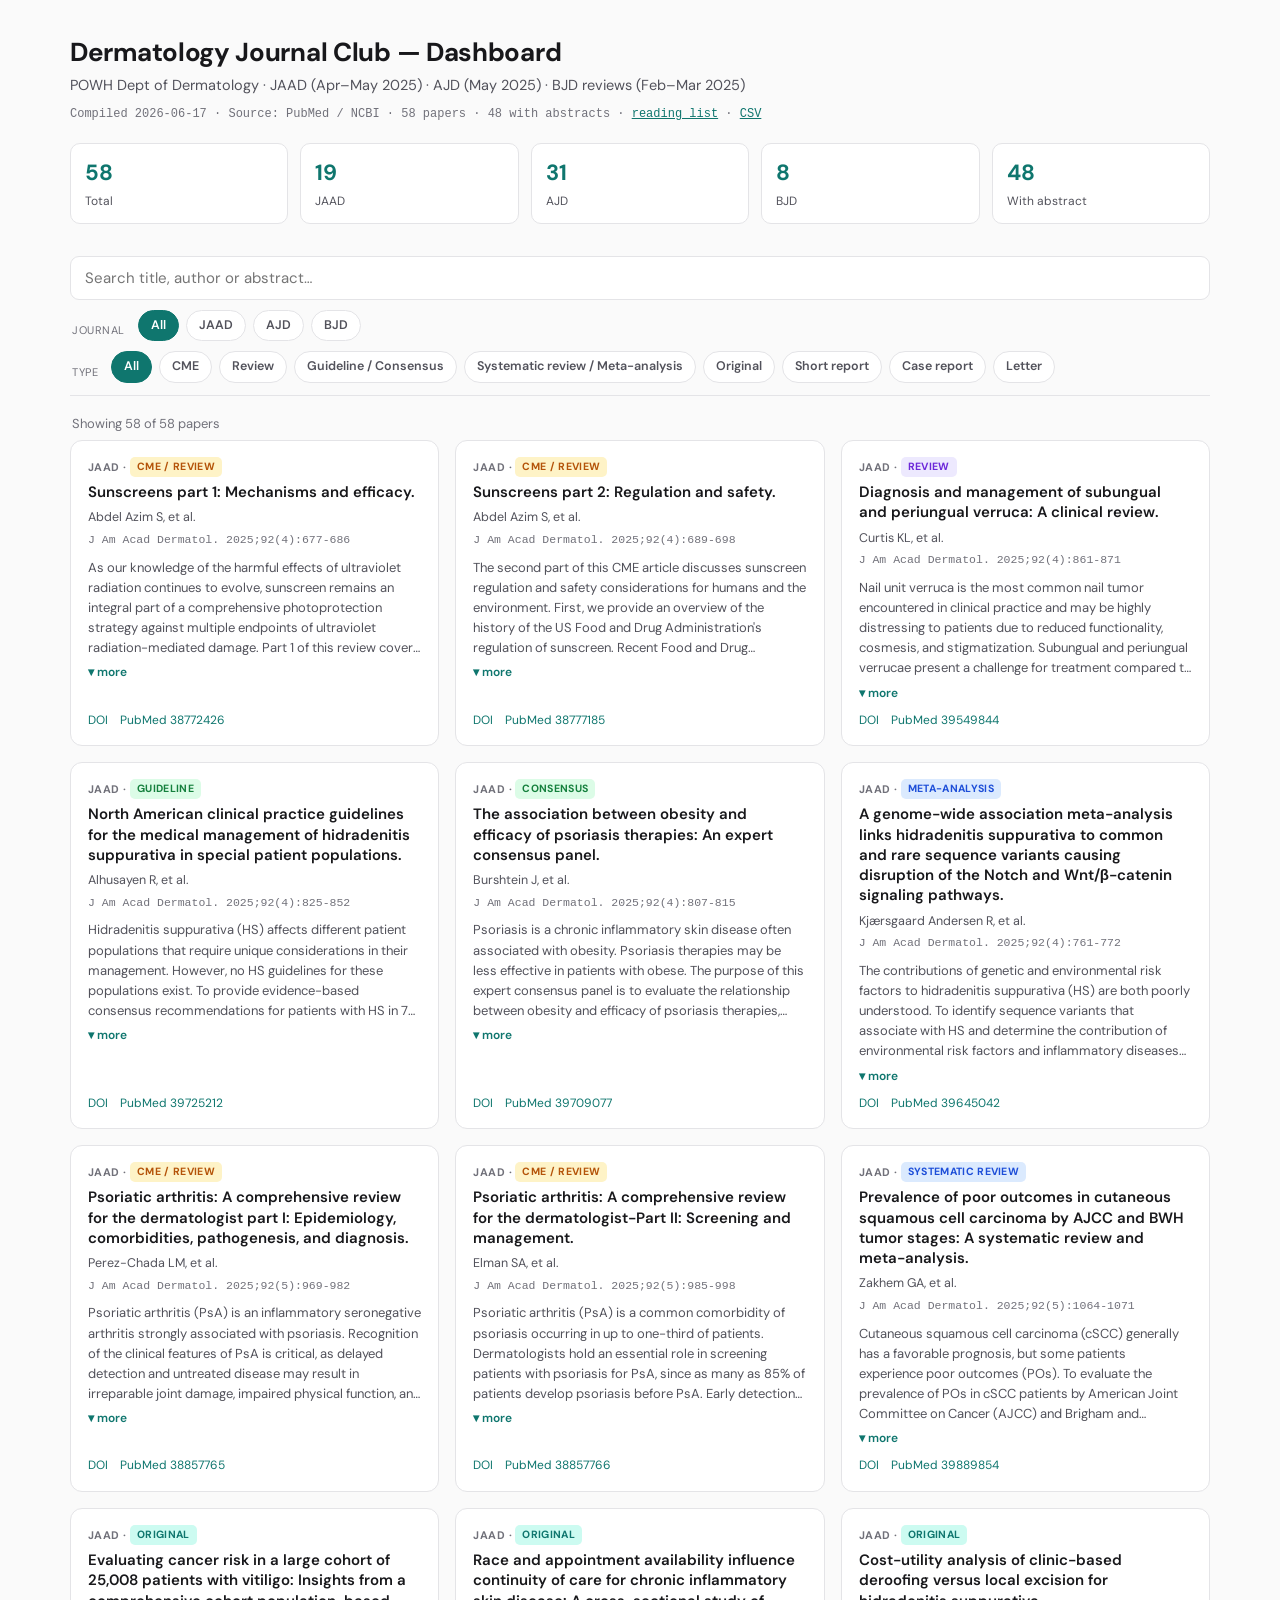
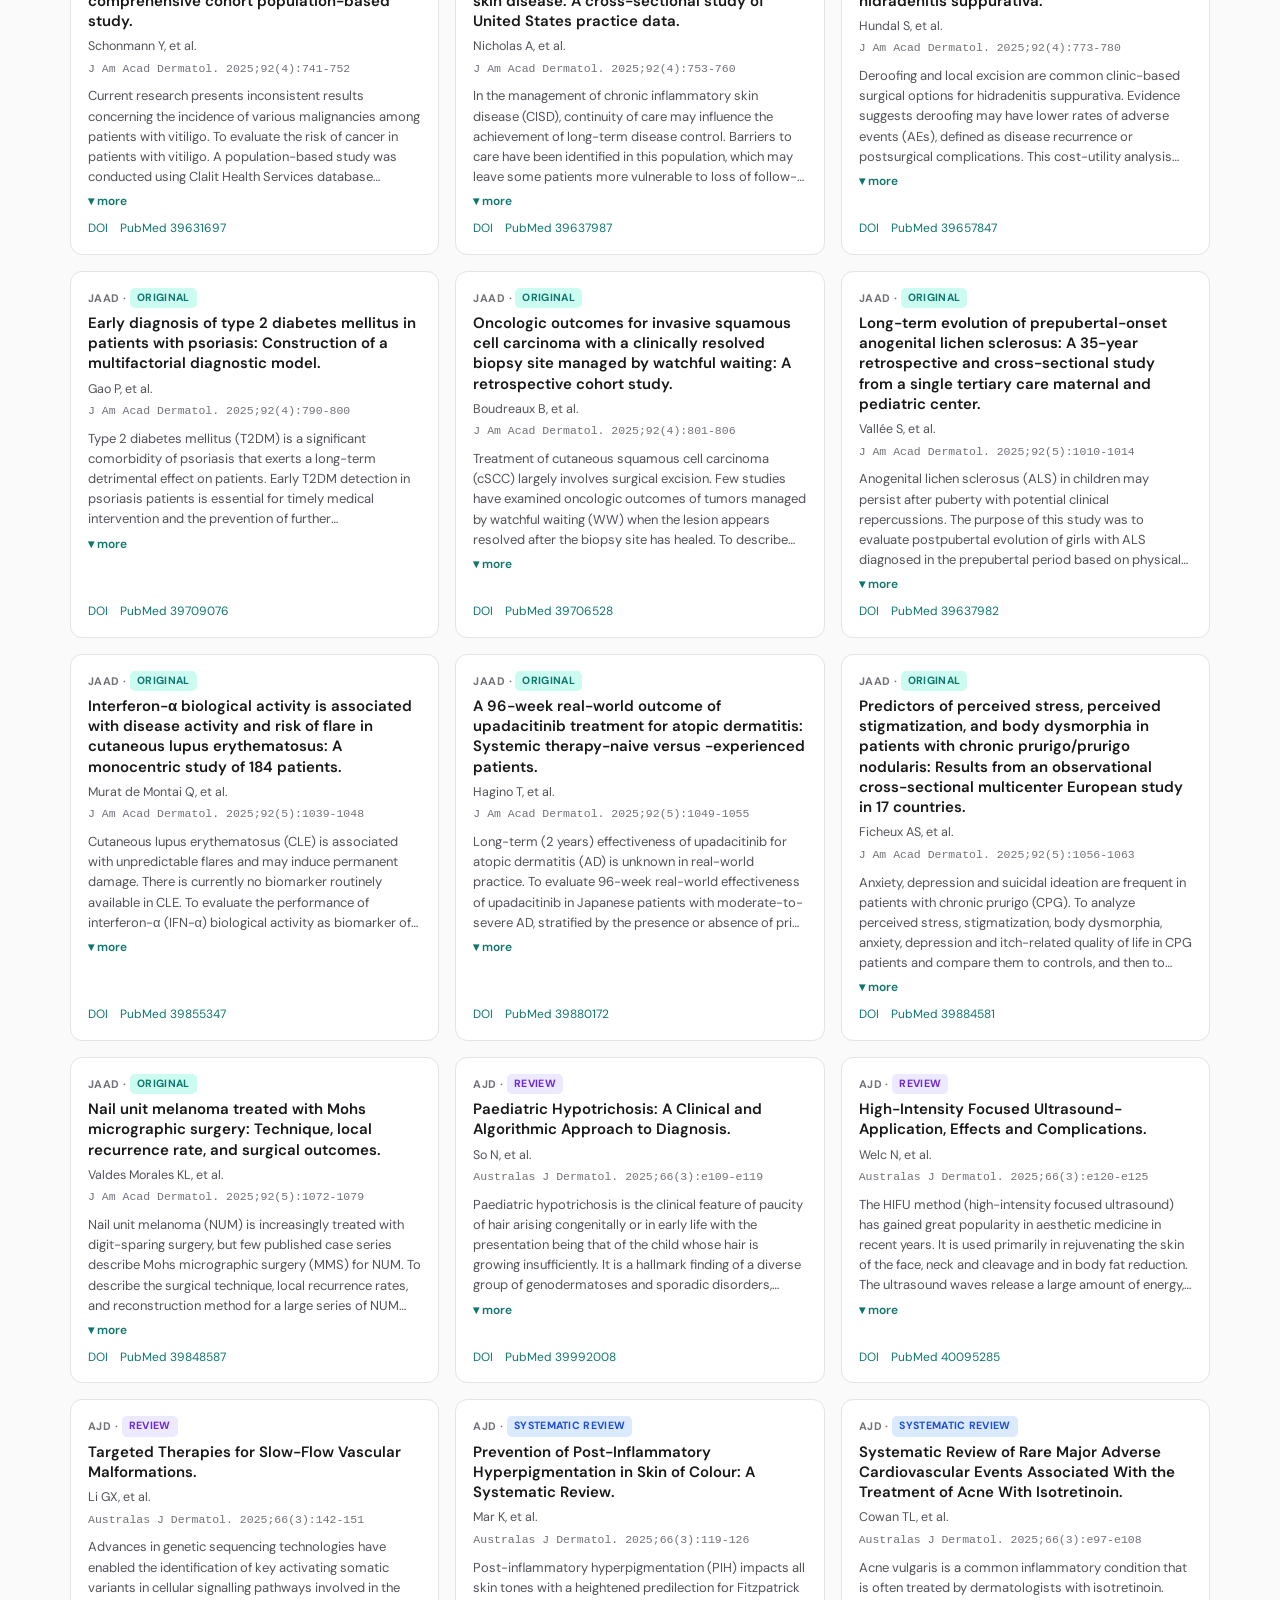
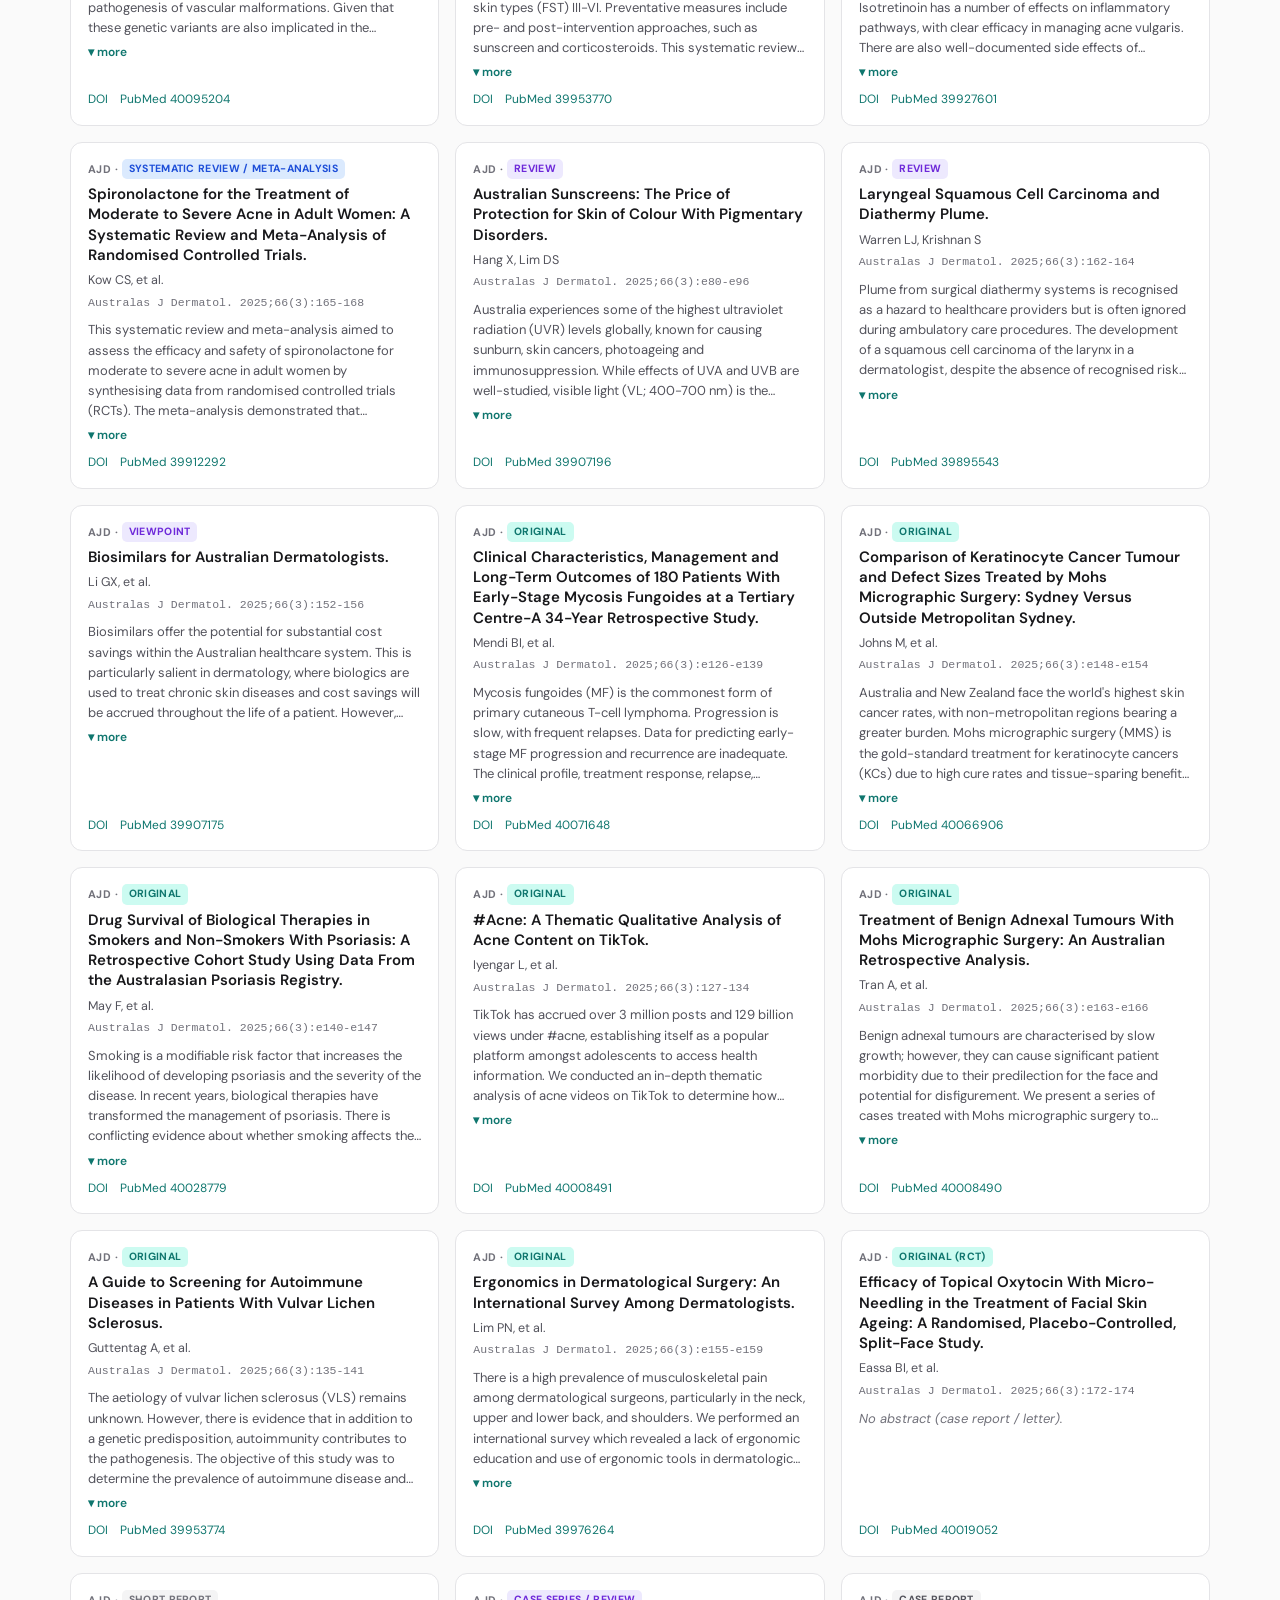
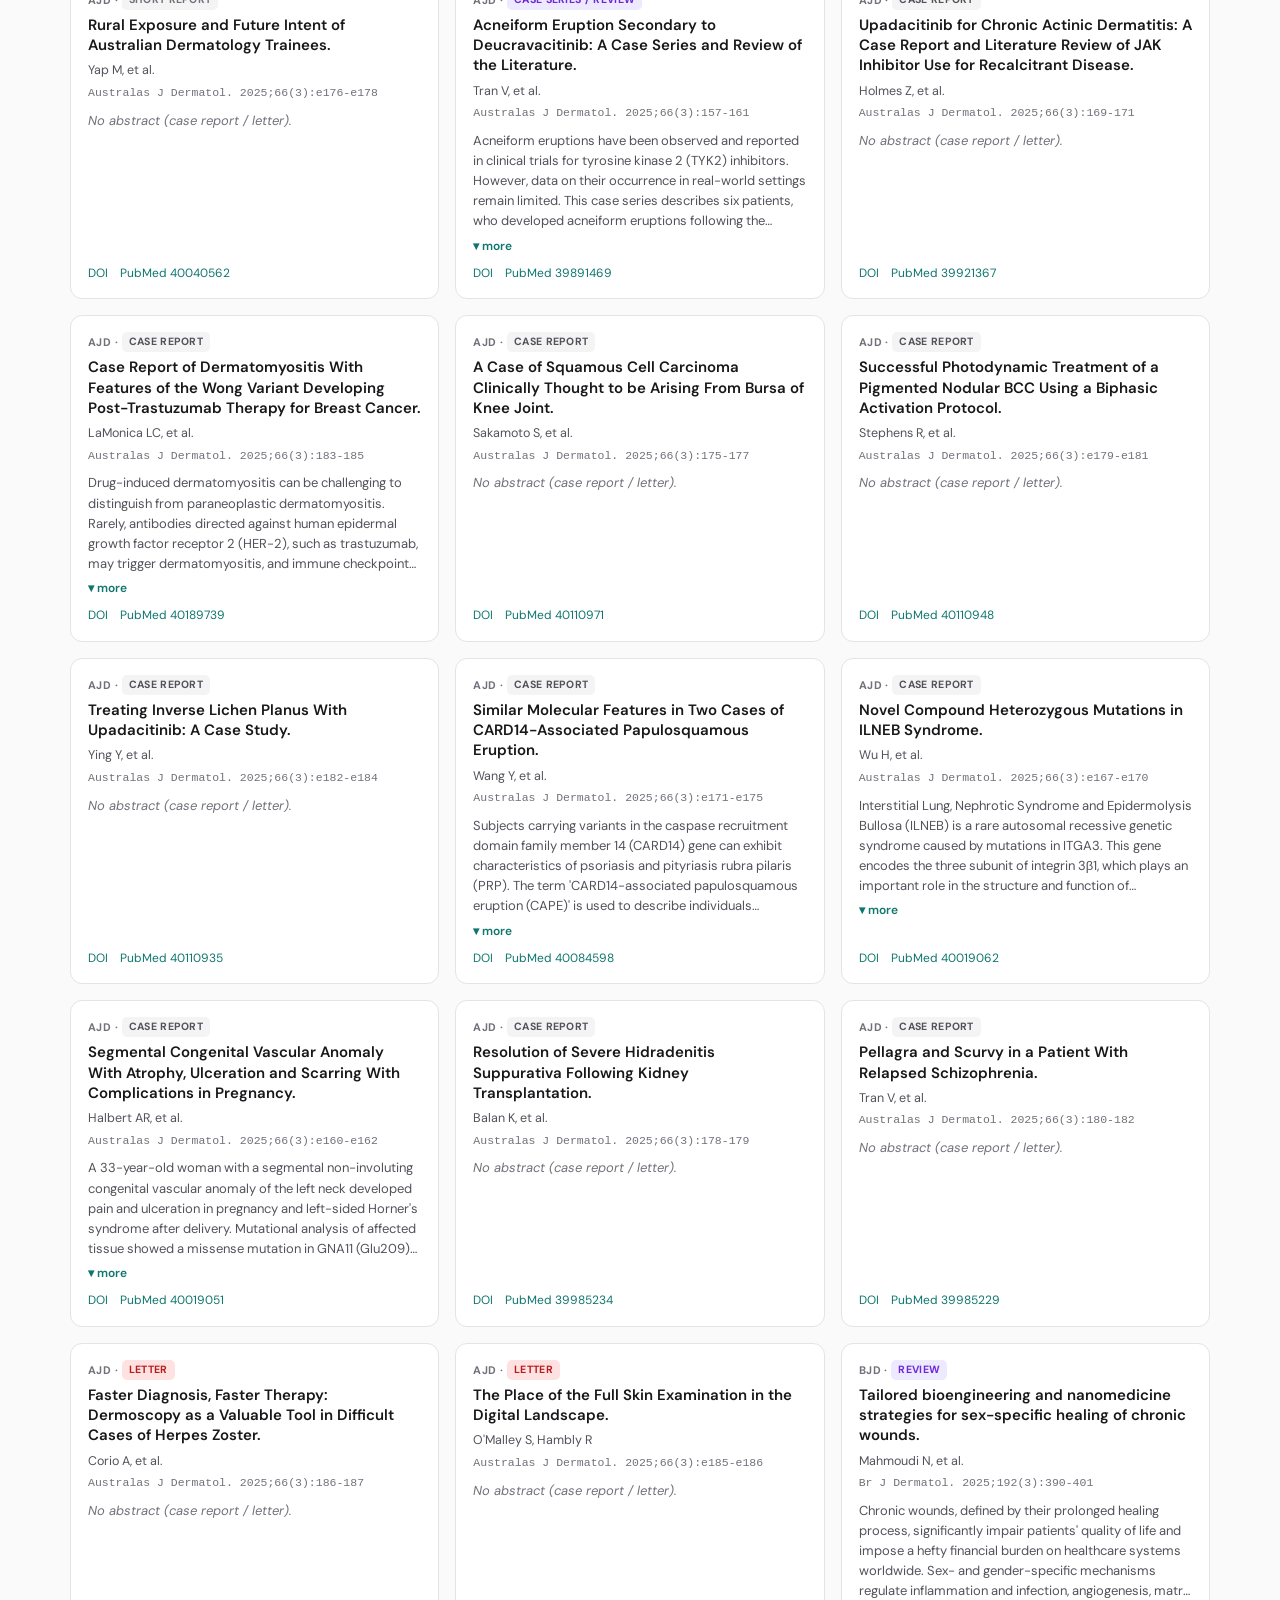
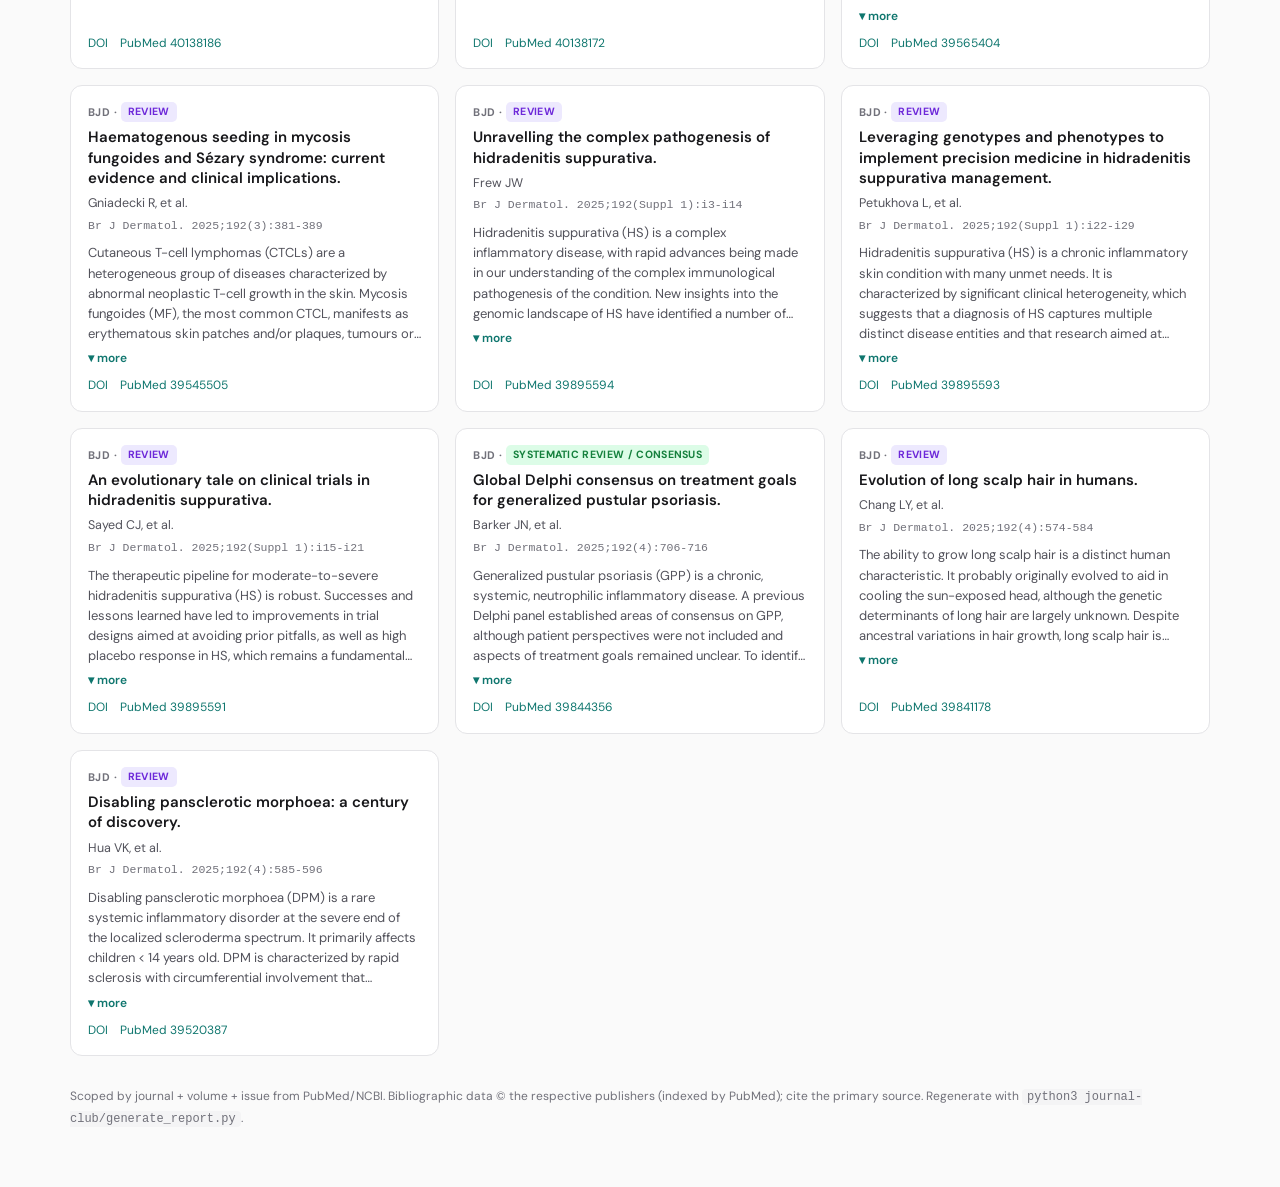
==== journal-club-dashboard.html @ 9fd6267d "Add abstracts, CSV export and interactive dashboard - Reading list (journal-club-derm-2025.html): fu" ====
<!DOCTYPE html><html lang="en"><head>
<meta charset="UTF-8"><meta name="viewport" content="width=device-width, initial-scale=1.0">
<title>POWH Dermatology Journal Club — Dashboard</title>
<link href="https://fonts.googleapis.com/css2?family=DM+Sans:wght@400;500;600;700&display=swap" rel="stylesheet">
<style>
:root{--bg:#fafafa;--surface:#fff;--surface2:#f4f4f5;--border:#e4e4e7;--text:#18181b;--text2:#52525b;--text3:#71717a;--accent:#0f766e;--accent-bg:#ccfbf1}
@media(prefers-color-scheme:dark){:root{--bg:#09090b;--surface:#18181b;--surface2:#27272a;--border:#27272a;--text:#fafafa;--text2:#a1a1aa;--text3:#71717a;--accent:#2dd4bf;--accent-bg:#134e4a}}
*{margin:0;padding:0;box-sizing:border-box}
body{font-family:'DM Sans',-apple-system,BlinkMacSystemFont,'Segoe UI',sans-serif;background:var(--bg);color:var(--text);line-height:1.55;font-size:16px}
a{color:var(--accent)}
.badge{display:inline-block;font-size:10.5px;font-weight:700;text-transform:uppercase;letter-spacing:.03em;padding:2px 7px;border-radius:5px;margin-right:7px;vertical-align:1px}
.b-cme{background:#fef3c7;color:#b45309}.b-review{background:#ede9fe;color:#6d28d9}.b-meta{background:#dbeafe;color:#1d4ed8}
.b-guide{background:#dcfce7;color:#15803d}.b-orig{background:var(--accent-bg);color:var(--accent)}.b-case{background:#f4f4f5;color:#52525b}
.b-letter{background:#fee2e2;color:#b91c1c}.b-short{background:#f4f4f5;color:#71717a}
@media(prefers-color-scheme:dark){.b-cme{background:#422006;color:#fbbf24}.b-review{background:#2e1065;color:#a78bfa}.b-meta{background:#1e3a8a;color:#60a5fa}.b-guide{background:#14532d;color:#4ade80}.b-letter{background:#450a0a;color:#f87171}.b-case,.b-short{background:#27272a;color:#a1a1aa}}

body{padding:0}
.wrap{max-width:1180px;margin:0 auto;padding:32px 20px 60px}
header h1{font-size:26px;font-weight:700;letter-spacing:-.3px}
header .sub{color:var(--text2);font-size:14.5px;margin-top:2px}
header .date{color:var(--text3);font-size:12px;font-family:ui-monospace,monospace;margin-top:8px}
.stats{display:grid;grid-template-columns:repeat(auto-fit,minmax(120px,1fr));gap:12px;margin:20px 0}
.stat{background:var(--surface);border:1px solid var(--border);border-radius:10px;padding:12px 14px}
.stat .n{font-size:22px;font-weight:700;color:var(--accent)}.stat .l{font-size:12px;color:var(--text2);margin-top:2px}
.controls{position:sticky;top:0;z-index:5;background:var(--bg);padding:12px 0;border-bottom:1px solid var(--border);margin-bottom:18px}
#q{width:100%;padding:11px 14px;font-size:15px;border:1px solid var(--border);border-radius:9px;background:var(--surface);color:var(--text);font-family:inherit}
.chips{display:flex;flex-wrap:wrap;gap:7px;margin-top:10px}
.chip{font-size:12.5px;font-weight:600;padding:5px 12px;border-radius:999px;border:1px solid var(--border);background:var(--surface);color:var(--text2);cursor:pointer;user-select:none}
.chip:hover{border-color:var(--accent)}.chip.on{background:var(--accent);color:#fff;border-color:var(--accent)}
.rowlabel{font-size:11px;text-transform:uppercase;letter-spacing:.05em;color:var(--text3);margin:10px 6px 0 2px;align-self:center}
#count{font-size:13px;color:var(--text3);margin:14px 2px 6px}
#grid{display:grid;grid-template-columns:repeat(auto-fill,minmax(330px,1fr));gap:16px}
.card{background:var(--surface);border:1px solid var(--border);border-radius:12px;padding:16px 17px;display:flex;flex-direction:column}
.card .jtag{font-size:11px;font-weight:700;color:var(--text3);letter-spacing:.04em}
.card .title{font-weight:600;font-size:15px;margin:5px 0 0;color:var(--text);text-decoration:none;line-height:1.35}
.card .title:hover{color:var(--accent)}
.card .meta{font-size:12.5px;color:var(--text2);margin-top:6px}
.card .cite{font-family:ui-monospace,monospace;font-size:11.5px;color:var(--text3);margin-top:3px}
.card .abs{font-size:13px;color:var(--text2);margin-top:9px;overflow:hidden;transition:max-height .2s}
.card .abs.clamp{display:-webkit-box;-webkit-line-clamp:5;-webkit-box-orient:vertical}
.card .abs.none{font-style:italic;color:var(--text3)}
.more{font-size:12px;color:var(--accent);cursor:pointer;margin-top:6px;font-weight:600;user-select:none;align-self:flex-start;background:none;border:none;padding:0;font-family:inherit}
.card .links{font-size:12px;margin-top:auto;padding-top:10px}.card .links a{text-decoration:none;margin-right:12px}
.empty{color:var(--text3);padding:40px 0;text-align:center}
footer{color:var(--text3);font-size:12px;line-height:1.7;margin-top:30px}footer code{font-family:ui-monospace,monospace;background:var(--surface2);padding:1px 5px;border-radius:4px}
</style></head><body><div class="wrap">
  <header>
    <h1>Dermatology Journal Club — Dashboard</h1>
    <div class="sub">POWH Dept of Dermatology · JAAD (Apr–May 2025) · AJD (May 2025) · BJD reviews (Feb–Mar 2025)</div>
    <div class="date">Compiled 2026-06-17 · Source: PubMed / NCBI · 58 papers · 48 with abstracts · <a href="journal-club-derm-2025.html">reading list</a> · <a href="journal-club-derm-2025.csv">CSV</a></div>
  </header>
  <div class="stats" id="stats"></div>
  <div class="controls">
    <input id="q" type="search" placeholder="Search title, author or abstract…" autocomplete="off">
    <div class="chips" id="jchips"></div>
    <div class="chips" id="tchips"></div>
  </div>
  <div id="count"></div>
  <div id="grid"></div>
  <footer><p>Scoped by journal + volume + issue from PubMed/NCBI. Bibliographic data © the respective publishers (indexed by PubMed); cite the primary source. Regenerate with <code>python3 journal-club/generate_report.py</code>.</p></footer>
</div>
<script>
const DATA = [{"journal": "JAAD", "journalFull": "Journal of the American Academy of Dermatology", "section": "CME & Review articles", "type": "CME", "badge": "CME / Review", "authors": "Abdel Azim S, et al.", "title": "Sunscreens part 1: Mechanisms and efficacy.", "cite": "J Am Acad Dermatol. 2025;92(4):677-686", "year": "2025", "volume": "92", "issue": "4", "pages": "677-686", "doi": "10.1016/j.jaad.2024.02.065", "doiUrl": "https://doi.org/10.1016/j.jaad.2024.02.065", "pmid": "38772426", "pubmedUrl": "https://pubmed.ncbi.nlm.nih.gov/38772426/", "abstract": "As our knowledge of the harmful effects of ultraviolet radiation continues to evolve, sunscreen remains an integral part of a comprehensive photoprotection strategy against multiple endpoints of ultraviolet radiation-mediated damage. Part 1 of this review covers sunscreen active and additive ingredient properties, mechanisms of action and gaps in coverage. Following an overview of sunscreen's efficacy in protecting against sunburn, photocarcinogenesis, photoaging, pigmentary disorders, and idiopathic photodermatoses, we highlight considerations for product use and selection in children and individuals with skin of color."}, {"journal": "JAAD", "journalFull": "Journal of the American Academy of Dermatology", "section": "CME & Review articles", "type": "CME", "badge": "CME / Review", "authors": "Abdel Azim S, et al.", "title": "Sunscreens part 2: Regulation and safety.", "cite": "J Am Acad Dermatol. 2025;92(4):689-698", "year": "2025", "volume": "92", "issue": "4", "pages": "689-698", "doi": "10.1016/j.jaad.2024.02.066", "doiUrl": "https://doi.org/10.1016/j.jaad.2024.02.066", "pmid": "38777185", "pubmedUrl": "https://pubmed.ncbi.nlm.nih.gov/38777185/", "abstract": "The second part of this CME article discusses sunscreen regulation and safety considerations for humans and the environment. First, we provide an overview of the history of the US Food and Drug Administration's regulation of sunscreen. Recent Food and Drug Administration studies clearly demonstrate that organic ultraviolet filters are systemically absorbed during routine sunscreen use, but to date there is no evidence of associated negative health effects. We also review the current evidence of sunscreen's association with vitamin D levels and frontal fibrosing alopecia, and recent concerns regarding benzene contamination. Finally, we review the possible environmental effects of ultraviolet filters, particularly coral bleaching. While climate change has been shown to be the primary driver of coral bleaching, laboratory-based studies suggest that organic ultraviolet filters represent an additional contributing factor, which led several localities to ban certain organic filters."}, {"journal": "JAAD", "journalFull": "Journal of the American Academy of Dermatology", "section": "CME & Review articles", "type": "Review", "badge": "Review", "authors": "Curtis KL, et al.", "title": "Diagnosis and management of subungual and periungual verruca: A clinical review.", "cite": "J Am Acad Dermatol. 2025;92(4):861-871", "year": "2025", "volume": "92", "issue": "4", "pages": "861-871", "doi": "10.1016/j.jaad.2024.10.081", "doiUrl": "https://doi.org/10.1016/j.jaad.2024.10.081", "pmid": "39549844", "pubmedUrl": "https://pubmed.ncbi.nlm.nih.gov/39549844/", "abstract": "Nail unit verruca is the most common nail tumor encountered in clinical practice and may be highly distressing to patients due to reduced functionality, cosmesis, and stigmatization. Subungual and periungual verrucae present a challenge for treatment compared to cutaneous warts of other sites and recurrence rates are high. The risk of spread to other skin and mucosal areas inherent to all warts may be increased given location on the fingertips. There are a multitude of therapeutic options, and treatment is individualized based on patient characteristics, anatomic location, number of verrucae, and size of verrucae. Destructive techniques, if used too aggressively, can permanently damage the nail matrix. In this clinical review, nail unit verruca epidemiology, pathogenesis, clinical features, treatments, and therapeutic approaches to various patient populations, including pediatric and immunosuppressed patients, are described."}, {"journal": "JAAD", "journalFull": "Journal of the American Academy of Dermatology", "section": "CME & Review articles", "type": "Guideline / Consensus", "badge": "Guideline", "authors": "Alhusayen R, et al.", "title": "North American clinical practice guidelines for the medical management of hidradenitis suppurativa in special patient populations.", "cite": "J Am Acad Dermatol. 2025;92(4):825-852", "year": "2025", "volume": "92", "issue": "4", "pages": "825-852", "doi": "10.1016/j.jaad.2024.11.071", "doiUrl": "https://doi.org/10.1016/j.jaad.2024.11.071", "pmid": "39725212", "pubmedUrl": "https://pubmed.ncbi.nlm.nih.gov/39725212/", "abstract": "Hidradenitis suppurativa (HS) affects different patient populations that require unique considerations in their management. However, no HS guidelines for these populations exist.\n\nTo provide evidence-based consensus recommendations for patients with HS in 7 special patient populations: (i) pregnancy, (ii) breastfeeding, (iii) pediatrics, (iv) malignancy, (v) tuberculosis infection, (vi) hepatitis B or C infection, and (vii) HIV disease.\n\nRecommendations were developed using the Grading of Recommendations Assessment, Development, and Evaluation system to ascertain level of evidence and selected through a modified Delphi consensus process.\n\nOne hundred eighteen expert consensus statements are provided for the management of patients with HS across these 7 special patient populations."}, {"journal": "JAAD", "journalFull": "Journal of the American Academy of Dermatology", "section": "CME & Review articles", "type": "Guideline / Consensus", "badge": "Consensus", "authors": "Burshtein J, et al.", "title": "The association between obesity and efficacy of psoriasis therapies: An expert consensus panel.", "cite": "J Am Acad Dermatol. 2025;92(4):807-815", "year": "2025", "volume": "92", "issue": "4", "pages": "807-815", "doi": "10.1016/j.jaad.2024.12.016", "doiUrl": "https://doi.org/10.1016/j.jaad.2024.12.016", "pmid": "39709077", "pubmedUrl": "https://pubmed.ncbi.nlm.nih.gov/39709077/", "abstract": "Psoriasis is a chronic inflammatory skin disease often associated with obesity. Psoriasis therapies may be less effective in patients with obese. The purpose of this expert consensus panel is to evaluate the relationship between obesity and efficacy of psoriasis therapies, thereby optimizing patient care.\n\nA comprehensive literature search was completed on July 19, 2024, using the keywords \"psoriasis,\" \"obesity,\" \"efficacy,\" \"treatments,\" and \"therapies.\" A panel of 11 dermatologists with significant expertise in treatment of psoriasis gathered to review the articles and create consensus statements. A modified Delphi process was used to approve each statement and a strength of recommendation was assigned.\n\nThe literature search produced 500 articles. A screening of the studies resulted in 22 articles that met criteria. The panel unanimously voted to adopt 10 consensus statements and recommendations, 6 were given a strength of \"A,\" 2 were given a strength of \"B,\" and 2 were given a strength of \"C.\"\n\nPsoriasis and obesity have a strong association. Obesity decreases efficacy of biologics and may decrease efficacy and potentiate side effects of conventional therapies. It also impacts drug survival. Weight control is a vital component of caring for patients with psoriasis and the number of therapeutic options available is rising."}, {"journal": "JAAD", "journalFull": "Journal of the American Academy of Dermatology", "section": "CME & Review articles", "type": "Systematic review / Meta-analysis", "badge": "Meta-analysis", "authors": "Kjærsgaard Andersen R, et al.", "title": "A genome-wide association meta-analysis links hidradenitis suppurativa to common and rare sequence variants causing disruption of the Notch and Wnt/β-catenin signaling pathways.", "cite": "J Am Acad Dermatol. 2025;92(4):761-772", "year": "2025", "volume": "92", "issue": "4", "pages": "761-772", "doi": "10.1016/j.jaad.2024.11.050", "doiUrl": "https://doi.org/10.1016/j.jaad.2024.11.050", "pmid": "39645042", "pubmedUrl": "https://pubmed.ncbi.nlm.nih.gov/39645042/", "abstract": "The contributions of genetic and environmental risk factors to hidradenitis suppurativa (HS) are both poorly understood.\n\nTo identify sequence variants that associate with HS and determine the contribution of environmental risk factors and inflammatory diseases to HS pathogenesis.\n\nA genome-wide association meta-analysis of 4814 HS cases (Denmark: 1977; Iceland: 1266; Finland: 800; UK: 569; and US: 202) and 1.2 million controls, searching for sequence variants associated with HS.\n\nWe found 8 independent sequence variants associating with HS, 6 common and 2 rare (frequency <1%). Four associations point to candidate causal genes, NCSTN, PSENEN, WNT10A, and TMED10, that all map to the Notch and Wnt/β-catenin signaling pathways, involved in epidermal keratinization.\n\nLimited racial diversity may prevent identification of sequence variants of particular importance in non-Caucasian populations.\n\nThese findings demonstrate that genes and pathways involved in epidermal keratinization are the genetic backbone of HS pathology."}, {"journal": "JAAD", "journalFull": "Journal of the American Academy of Dermatology", "section": "CME & Review articles", "type": "CME", "badge": "CME / Review", "authors": "Perez-Chada LM, et al.", "title": "Psoriatic arthritis: A comprehensive review for the dermatologist part I: Epidemiology, comorbidities, pathogenesis, and diagnosis.", "cite": "J Am Acad Dermatol. 2025;92(5):969-982", "year": "2025", "volume": "92", "issue": "5", "pages": "969-982", "doi": "10.1016/j.jaad.2024.03.058", "doiUrl": "https://doi.org/10.1016/j.jaad.2024.03.058", "pmid": "38857765", "pubmedUrl": "https://pubmed.ncbi.nlm.nih.gov/38857765/", "abstract": "Psoriatic arthritis (PsA) is an inflammatory seronegative arthritis strongly associated with psoriasis. Recognition of the clinical features of PsA is critical, as delayed detection and untreated disease may result in irreparable joint damage, impaired physical function, and a significantly reduced quality of life. Dermatologists are poised for the early detection of PsA, as psoriasis predates its development in as many as 80% of patients. In an effort to further acquaint dermatologists with PsA, this review provides a detailed overview, emphasizing its epidemiology, comorbidities, etiopathogenesis, and diagnostic features."}, {"journal": "JAAD", "journalFull": "Journal of the American Academy of Dermatology", "section": "CME & Review articles", "type": "CME", "badge": "CME / Review", "authors": "Elman SA, et al.", "title": "Psoriatic arthritis: A comprehensive review for the dermatologist-Part II: Screening and management.", "cite": "J Am Acad Dermatol. 2025;92(5):985-998", "year": "2025", "volume": "92", "issue": "5", "pages": "985-998", "doi": "10.1016/j.jaad.2024.03.059", "doiUrl": "https://doi.org/10.1016/j.jaad.2024.03.059", "pmid": "38857766", "pubmedUrl": "https://pubmed.ncbi.nlm.nih.gov/38857766/", "abstract": "Psoriatic arthritis (PsA) is a common comorbidity of psoriasis occurring in up to one-third of patients. Dermatologists hold an essential role in screening patients with psoriasis for PsA, since as many as 85% of patients develop psoriasis before PsA. Early detection and treatment of PsA are important for both short- and long-term patient outcomes and quality of life. Many factors must be weighed when selecting the appropriate therapy for PsA. One must consider the 'domains of disease' that are manifested, the disease severity, patient comorbidities, patient preferences (routes of dosing or frequency, as examples) as well as factors often outside of patient-physician control, such as access to medications based on insurance coverage and formularies. As many patients will have involvement of multiple domains of psoriatic disease, selecting the therapy that best captures the patient's disease is required. In this review, we will address PsA screening, diagnosis, therapeutic approach to psoriatic disease, comorbidity considerations, and comanagement."}, {"journal": "JAAD", "journalFull": "Journal of the American Academy of Dermatology", "section": "CME & Review articles", "type": "Systematic review / Meta-analysis", "badge": "Systematic review", "authors": "Zakhem GA, et al.", "title": "Prevalence of poor outcomes in cutaneous squamous cell carcinoma by AJCC and BWH tumor stages: A systematic review and meta-analysis.", "cite": "J Am Acad Dermatol. 2025;92(5):1064-1071", "year": "2025", "volume": "92", "issue": "5", "pages": "1064-1071", "doi": "10.1016/j.jaad.2024.11.082", "doiUrl": "https://doi.org/10.1016/j.jaad.2024.11.082", "pmid": "39889854", "pubmedUrl": "https://pubmed.ncbi.nlm.nih.gov/39889854/", "abstract": "Cutaneous squamous cell carcinoma (cSCC) generally has a favorable prognosis, but some patients experience poor outcomes (POs).\n\nTo evaluate the prevalence of POs in cSCC patients by American Joint Committee on Cancer (AJCC) and Brigham and Women's Hospital (BWH) tumor stages.\n\nA systematic review and meta-analysis were conducted using PubMed, Medline, and SCOPUS on November 15, 2023. Studies reporting POs by AJCC or BWH stages in cSCC patients were included. Meta-analysis was performed using a random effects model.\n\nOut of 3364 articles, 30 studies were included. For AJCC 8, local recurrence rates were 3.6% (T1), 5.4% (T2), 11.1% (T3), and 21.5% (T4). Nodal metastasis (NM) rates were 1.5% (T1), 9.8% (T2), 19.6% (T3), and 47.4% (T4). For BWH stages, local recurrence rates were 2.7% (T1), 7.5% (T2a), 15.7% (T2b), and 33.5% (T3). NM rates were 0.7% (T1), 3.9% (T2a), 16.7% (T2b), and 40.9% (T3).\n\nHeterogeneity in study designs and reporting standards may impact findings. Some stages had limited data, leading to wider confidence intervals.\n\nThis meta-analysis highlights prognostic differences between AJCC 7, AJCC 8, and BWH staging systems, with BWH providing nuanced stratification for NM. Personalized risk assessment is essential in managing cSCC."}, {"journal": "JAAD", "journalFull": "Journal of the American Academy of Dermatology", "section": "Original articles", "type": "Original", "badge": "Original", "authors": "Schonmann Y, et al.", "title": "Evaluating cancer risk in a large cohort of 25,008 patients with vitiligo: Insights from a comprehensive cohort population-based study.", "cite": "J Am Acad Dermatol. 2025;92(4):741-752", "year": "2025", "volume": "92", "issue": "4", "pages": "741-752", "doi": "10.1016/j.jaad.2024.11.043", "doiUrl": "https://doi.org/10.1016/j.jaad.2024.11.043", "pmid": "39631697", "pubmedUrl": "https://pubmed.ncbi.nlm.nih.gov/39631697/", "abstract": "Current research presents inconsistent results concerning the incidence of various malignancies among patients with vitiligo.\n\nTo evaluate the risk of cancer in patients with vitiligo.\n\nA population-based study was conducted using Clalit Health Services database (2000-2023) using a cohort study design. Adjusted hazard ratios (HRs) were calculated using multivariate Cox regressions.\n\nThe study included 25,008 patients with vitiligo and 245,550 matched controls. The mean (SD) age of patients with vitiligo was 35.96 (22.39) years; 12,679 (50.70%) patients were men. There were 499 (95% confidence interval [CI]: 468-532) and 487 (95% CI: 476-497) incident cancer cases per 100,000 person-years among patients with and without vitiligo, respectively (adjusted HR: 1.00; 95% CI: 0.93-1.07; P = .999). Patients with vitiligo had a reduced risk of melanoma (adjusted HR: 0.70; 95% CI: 0.50-0.99; P = .0337), lung cancer (adjusted HR: 0.73; 95% CI: 0.57-0.93; P = .007), and bladder cancer (adjusted HR: 0.70; 95% CI: 0.52-0.94; P = .0138).\n\nThe secondary analysis involved multiple comparisons, which could potentially influence the results.\n\nOur study found that cancer incidence rates in patients with vitiligo are not elevated. Consequently, cancer screening for these patients should follow the standard guidelines recommended for the general population."}, {"journal": "JAAD", "journalFull": "Journal of the American Academy of Dermatology", "section": "Original articles", "type": "Original", "badge": "Original", "authors": "Nicholas A, et al.", "title": "Race and appointment availability influence continuity of care for chronic inflammatory skin disease: A cross-sectional study of United States practice data.", "cite": "J Am Acad Dermatol. 2025;92(4):753-760", "year": "2025", "volume": "92", "issue": "4", "pages": "753-760", "doi": "10.1016/j.jaad.2024.11.047", "doiUrl": "https://doi.org/10.1016/j.jaad.2024.11.047", "pmid": "39637987", "pubmedUrl": "https://pubmed.ncbi.nlm.nih.gov/39637987/", "abstract": "In the management of chronic inflammatory skin disease (CISD), continuity of care may influence the achievement of long-term disease control. Barriers to care have been identified in this population, which may leave some patients more vulnerable to loss of follow-up.\n\nWe aim to identify predictors of continuity of care for CISD patients across demographic groups and health care practice types in the United States.\n\nA cross-sectional study of National Ambulatory Medical Care Survey data was conducted on US outpatient CISD visits between 2011 and 2019 including a primary diagnosis of psoriasis, atopic dermatitis, acne, or rosacea.\n\nA total of 2747 visits, estimating 75.4 (95% CI: 70.9-79.9) million CISD encounters were identified during the period. Multivariate regression showed that Black patients had lower odds of establishing continuity of care relative to White patients (P < .01). Practices offering same-day visits had greater odds for patients with continuity (P < .05). Conversely, practices with lower overall wait times (≤1 month) were less likely to be associated with continuity of care (P < .01).\n\nDisease severity data were unavailable.\n\nBoth patient race and appointment availability predict differences in continuity of care, suggesting vulnerabilities may exist for some CISD patients requiring follow-up."}, {"journal": "JAAD", "journalFull": "Journal of the American Academy of Dermatology", "section": "Original articles", "type": "Original", "badge": "Original", "authors": "Hundal S, et al.", "title": "Cost-utility analysis of clinic-based deroofing versus local excision for hidradenitis suppurativa.", "cite": "J Am Acad Dermatol. 2025;92(4):773-780", "year": "2025", "volume": "92", "issue": "4", "pages": "773-780", "doi": "10.1016/j.jaad.2024.11.057", "doiUrl": "https://doi.org/10.1016/j.jaad.2024.11.057", "pmid": "39657847", "pubmedUrl": "https://pubmed.ncbi.nlm.nih.gov/39657847/", "abstract": "Deroofing and local excision are common clinic-based surgical options for hidradenitis suppurativa. Evidence suggests deroofing may have lower rates of adverse events (AEs), defined as disease recurrence or postsurgical complications.\n\nThis cost-utility analysis evaluates the economic and health-related impacts of clinic-based deroofing vs excision for hidradenitis suppurativa, comparing direct medical costs and quality-adjusted life-years (QALYs).\n\nA Markov model was developed based on a literature review of clinical outcomes, EQ-5D utilities, and resource utilization. Patients began in a preprocedural state and transitioned monthly among 3 health states: responders (no AEs), nonresponders (≥1 AE), and death. The model assessed cost-effectiveness over a 2-year horizon from the U.S. healthcare system perspective.\n\nDeroofing provided an additional 0.19 QALYs at a cost of USD$311.39 per patient relative to excision, yielding a favorable incremental cost-effectiveness ratio of USD$1677.10/QALY, below the USD$50,000/QALY threshold.\n\nMethodological constraints from limited published data were addressed through multiple sensitivity analyses. Cost-effectiveness was sensitive to AE rates, secondary costs, and utility values.\n\nWhen clinically appropriate, deroofing is more cost-effective than excision for clinic-based procedural management of HS, offering improved quality of life at a modest incremental cost."}, {"journal": "JAAD", "journalFull": "Journal of the American Academy of Dermatology", "section": "Original articles", "type": "Original", "badge": "Original", "authors": "Gao P, et al.", "title": "Early diagnosis of type 2 diabetes mellitus in patients with psoriasis: Construction of a multifactorial diagnostic model.", "cite": "J Am Acad Dermatol. 2025;92(4):790-800", "year": "2025", "volume": "92", "issue": "4", "pages": "790-800", "doi": "10.1016/j.jaad.2024.11.066", "doiUrl": "https://doi.org/10.1016/j.jaad.2024.11.066", "pmid": "39709076", "pubmedUrl": "https://pubmed.ncbi.nlm.nih.gov/39709076/", "abstract": "Type 2 diabetes mellitus (T2DM) is a significant comorbidity of psoriasis that exerts a long-term detrimental effect on patients. Early T2DM detection in psoriasis patients is essential for timely medical intervention and the prevention of further complications.\n\nTo develop a diagnostic model and introduce a web-based calculator for assessing the risk of T2DM in patients with psoriasis.\n\nA diagnostic model was constructed using the least absolute shrinkage and selection operator and logistic regression on data from 17,124 patients with psoriasis from 49 hospitals. The model's performance was evaluated using receiver operating characteristic curve, decision curve analysis, and clinical impact curve.\n\nEleven significant independent predictors were identified in our model. The area under the receiver operating characteristic curve of this model was 0.875 (95% confidence interval: 0.862-0.889), and the result of Hosmer-Lemeshow goodness of fit test showed a P-value of 0.06. Within the threshold probability of 0-0.2, the diagnostic model showed a significant net benefit.\n\nThe limitations of retrospective studies, including a potential data bias to arise during pandemics, must be considered.\n\nA multifactorial diagnostic model for diagnosing T2DM in patients with psoriasis was constructed to help clinicians make better decisions."}, {"journal": "JAAD", "journalFull": "Journal of the American Academy of Dermatology", "section": "Original articles", "type": "Original", "badge": "Original", "authors": "Boudreaux B, et al.", "title": "Oncologic outcomes for invasive squamous cell carcinoma with a clinically resolved biopsy site managed by watchful waiting: A retrospective cohort study.", "cite": "J Am Acad Dermatol. 2025;92(4):801-806", "year": "2025", "volume": "92", "issue": "4", "pages": "801-806", "doi": "10.1016/j.jaad.2024.11.067", "doiUrl": "https://doi.org/10.1016/j.jaad.2024.11.067", "pmid": "39706528", "pubmedUrl": "https://pubmed.ncbi.nlm.nih.gov/39706528/", "abstract": "Treatment of cutaneous squamous cell carcinoma (cSCC) largely involves surgical excision. Few studies have examined oncologic outcomes of tumors managed by watchful waiting (WW) when the lesion appears resolved after the biopsy site has healed.\n\nTo describe oncologic outcomes for patients diagnosed with cSCC that was determined clinically resolved at follow-up and subsequently managed by WW.\n\nThis retrospective cohort included pathology proven cases of cSCC occurring from January 1st, 2013 to April 31st, 2023. Each required documented clinical resolution more than 4 weeks after biopsy, management by WW, and at least 12 months of follow-up.\n\nOf 148 tumors managed by WW, there were 2 cases of local recurrence, and no cases of nodal metastasis, distant metastasis, or disease specific death. Log-rank test found significant risk of recurrence in immunocompromised participants (Hazard ratio = 12.87, P = .0193) and those with rheumatologic disease (Hazard ratio = 16.18, P = .0075).\n\nRetrospective, single-center design.\n\nThe recurrence rate in this cohort compares favorably to reported recurrence rates for surgically managed cSCC. In select cases, WW may be a reasonable management option for low-risk lesions that appear clinically resolved after healing of the biopsy site."}, {"journal": "JAAD", "journalFull": "Journal of the American Academy of Dermatology", "section": "Original articles", "type": "Original", "badge": "Original", "authors": "Vallée S, et al.", "title": "Long-term evolution of prepubertal-onset anogenital lichen sclerosus: A 35-year retrospective and cross-sectional study from a single tertiary care maternal and pediatric center.", "cite": "J Am Acad Dermatol. 2025;92(5):1010-1014", "year": "2025", "volume": "92", "issue": "5", "pages": "1010-1014", "doi": "10.1016/j.jaad.2024.09.086", "doiUrl": "https://doi.org/10.1016/j.jaad.2024.09.086", "pmid": "39637982", "pubmedUrl": "https://pubmed.ncbi.nlm.nih.gov/39637982/", "abstract": "Anogenital lichen sclerosus (ALS) in children may persist after puberty with potential clinical repercussions.\n\nThe purpose of this study was to evaluate postpubertal evolution of girls with ALS diagnosed in the prepubertal period based on physical examination, the persistence of functional symptoms, and the effect on quality of life.\n\nWe retrospectively reviewed 65 cases of girls with prepubertal-onset ALS. Onset, signs/symptoms, photos, evolution, and treatment were collected from the medical records. Subsequently, 30 of these 65 patients were assessed for persistence of signs/symptoms by physical examination and/or standardized questionnaire.\n\nSigns of active disease after puberty based on physical examination were present in 92% (N = 23) of examined patients. A high proportion of cases with persistent ALS after puberty were asymptomatic (47%, N = 14).\n\nThis is a single-center retrospective study with a limited number of patients. Half of our original cohort could not be reached or declined a follow-up visit.\n\nPrepubertal lichen sclerosus is a chronic condition that can be asymptomatic after puberty despite continued disease activity. We recommend long-term follow-up of patients with prepubertal ALS to prevent associated morbidity."}, {"journal": "JAAD", "journalFull": "Journal of the American Academy of Dermatology", "section": "Original articles", "type": "Original", "badge": "Original", "authors": "Murat de Montai Q, et al.", "title": "Interferon-α biological activity is associated with disease activity and risk of flare in cutaneous lupus erythematosus: A monocentric study of 184 patients.", "cite": "J Am Acad Dermatol. 2025;92(5):1039-1048", "year": "2025", "volume": "92", "issue": "5", "pages": "1039-1048", "doi": "10.1016/j.jaad.2024.12.041", "doiUrl": "https://doi.org/10.1016/j.jaad.2024.12.041", "pmid": "39855347", "pubmedUrl": "https://pubmed.ncbi.nlm.nih.gov/39855347/", "abstract": "Cutaneous lupus erythematosus (CLE) is associated with unpredictable flares and may induce permanent damage. There is currently no biomarker routinely available in CLE.\n\nTo evaluate the performance of interferon-α (IFN-α) biological activity as biomarker of CLE activity and risk of flare.\n\nCohort study including consecutive CLE patients with or without associated systemic lupus erythematosus. Serum IFN-α biological activity (IU/mL) was determined by assessing the antiviral protection afforded by patients' serum.\n\nAt first sampling, among 184 included patients, the prevalence of positive IFN-α activity (≥2 IU/mL) was 38%. Positive IFN-α activity was associated with active CLE (odds ratio = 3.11 [95% CI: 1.61-6.01], P = .006), moderate-to-severe CLE activity (odds ratio = 4.43 [95% CI: 1.99-9.86], P = .001) and associated systemic lupus erythematosus (odds ratio = 2.17 [95% CI: 1.19-4.00], P = .01). Among 65 patients with inactive CLE, the risk of CLE flare at 6 months was significantly higher among patients with positive vs undetectable IFN-α activity (hazard ratio 4.95 [95% CI: 1.12-21.78], P = .03). No association was found with anti-double-stranded DNA antibodies and low complement levels.\n\nIFN-α activity is not universally available.\n\nIFN-α activity is associated with cutaneous activity and prognosis in CLE and can be used to predict CLE flares in clinical practice."}, {"journal": "JAAD", "journalFull": "Journal of the American Academy of Dermatology", "section": "Original articles", "type": "Original", "badge": "Original", "authors": "Hagino T, et al.", "title": "A 96-week real-world outcome of upadacitinib treatment for atopic dermatitis: Systemic therapy-naive versus -experienced patients.", "cite": "J Am Acad Dermatol. 2025;92(5):1049-1055", "year": "2025", "volume": "92", "issue": "5", "pages": "1049-1055", "doi": "10.1016/j.jaad.2025.01.052", "doiUrl": "https://doi.org/10.1016/j.jaad.2025.01.052", "pmid": "39880172", "pubmedUrl": "https://pubmed.ncbi.nlm.nih.gov/39880172/", "abstract": "Long-term (2 years) effectiveness of upadacitinib for atopic dermatitis (AD) is unknown in real-world practice.\n\nTo evaluate 96-week real-world effectiveness of upadacitinib in Japanese patients with moderate-to-severe AD, stratified by the presence or absence of prior systemic therapies.\n\nThis prospective study included 327 Japanese patients treated with upadacitinib 15 mg (n = 248) or 30 mg (n = 79). Clinical and laboratory indexes were assessed until week 96 in systemic therapy-naive and -experienced patients.\n\nUpadacitinib 15 and 30 mg reduced eczema area and severity index, atopic dermatitis control tool, and peak pruritus numerical rating scale at week 4, and these reductions were mostly maintained until week 96. The clinical scores slightly increased at time points later than week 36 in systemic-therapy-experienced patients treated with 15 mg. Total eosinophil count sharply decreased at week 4 or 12 and plateaued thereafter except for the increase at time points later than week 36 in systemic therapy-experienced patients treated with 15 mg.\n\nSingle-center and Japanese-limited cohort.\n\nUpadacitinib demonstrated mostly sustained effectiveness for AD throughout a 96-week period in real-world practice with slightly reduced effectiveness at time points later than week 36 in systemic therapy-experienced patients treated with 15 mg upadacitinib."}, {"journal": "JAAD", "journalFull": "Journal of the American Academy of Dermatology", "section": "Original articles", "type": "Original", "badge": "Original", "authors": "Ficheux AS, et al.", "title": "Predictors of perceived stress, perceived stigmatization, and body dysmorphia in patients with chronic prurigo/prurigo nodularis: Results from an observational cross-sectional multicenter European study in 17 countries.", "cite": "J Am Acad Dermatol. 2025;92(5):1056-1063", "year": "2025", "volume": "92", "issue": "5", "pages": "1056-1063", "doi": "10.1016/j.jaad.2024.12.043", "doiUrl": "https://doi.org/10.1016/j.jaad.2024.12.043", "pmid": "39884581", "pubmedUrl": "https://pubmed.ncbi.nlm.nih.gov/39884581/", "abstract": "Anxiety, depression and suicidal ideation are frequent in patients with chronic prurigo (CPG).\n\nTo analyze perceived stress, stigmatization, body dysmorphia, anxiety, depression and itch-related quality of life in CPG patients and compare them to controls, and then to identify variables/predictors of them.\n\nThis study is part of a cross-sectional multicenter study in 17 European countries including 5487 consecutive patients and 2808 controls.\n\nOne hundred twenty-seven individuals with prurigo were included in the analyses. They reported higher levels of stress, stigmatization, and body dysmorphia than controls. In the patient group, stigmatization was associated with higher stress and having a severe disease, stress with younger age and lower income, depression and anxiety with lower income and higher itch intensity, body dysmorphia with younger age, and dissatisfaction with appearance.\n\nCPG patients were older than controls and had significantly more comorbidities. However, multivariate analysis allowed controlling for these differences by including them as a covariate.\n\nCPG patients have high levels of perceived stress, perceived stigmatization and body dysmorphic, which are partly related to sociodemographic factors like younger age or lower income as well as to other psychological and disease-related factors."}, {"journal": "JAAD", "journalFull": "Journal of the American Academy of Dermatology", "section": "Original articles", "type": "Original", "badge": "Original", "authors": "Valdes Morales KL, et al.", "title": "Nail unit melanoma treated with Mohs micrographic surgery: Technique, local recurrence rate, and surgical outcomes.", "cite": "J Am Acad Dermatol. 2025;92(5):1072-1079", "year": "2025", "volume": "92", "issue": "5", "pages": "1072-1079", "doi": "10.1016/j.jaad.2024.11.078", "doiUrl": "https://doi.org/10.1016/j.jaad.2024.11.078", "pmid": "39848587", "pubmedUrl": "https://pubmed.ncbi.nlm.nih.gov/39848587/", "abstract": "Nail unit melanoma (NUM) is increasingly treated with digit-sparing surgery, but few published case series describe Mohs micrographic surgery (MMS) for NUM.\n\nTo describe the surgical technique, local recurrence rates, and reconstruction method for a large series of NUM treated with MMS using melanoma antigen recognized by T cells-1 immunostaining.\n\nBiopsy-proven NUM treated with MMS-melanoma antigen recognized by T cells-1 were identified from a prospectively maintained database (2008-2023). Primary outcome was local recurrence rate. Secondary outcomes included rate of subclinical spread and rate of ablative versus reconstructive amputation.\n\nSixty-nine NUM were identified, including 51 melanomas in situ (73.9%) and 18 invasive melanomas (26.1%) with mean Breslow thickness of 1.07 mm (range 0.2-5.4 mm). One local recurrence (1/69, 1.4%) occurred during a mean follow-up time of 38.2 months. Subclinical spread (>1 Mohs stage) was common (38/69, 55.1%). Amputation was rarely necessary to clear the melanoma (5/69, 7.2%), but amputation at different levels was performed to reconstruct 33 cases (33/69, 47.8%) with extensive exposed bone.\n\nSingle center cohort and lack of patient-reported outcomes.\n\nMMS treats NUM with low local recurrence rates. Amputation is rarely necessary to obtain clear tumor margins, but it may be necessary or desirable to reconstruct MMS defects with extensive exposed bone."}, {"journal": "AJD", "journalFull": "Australasian Journal of Dermatology", "section": "Reviews, systematic reviews & viewpoints", "type": "Review", "badge": "Review", "authors": "So N, et al.", "title": "Paediatric Hypotrichosis: A Clinical and Algorithmic Approach to Diagnosis.", "cite": "Australas J Dermatol. 2025;66(3):e109-e119", "year": "2025", "volume": "66", "issue": "3", "pages": "e109-e119", "doi": "10.1111/ajd.14429", "doiUrl": "https://doi.org/10.1111/ajd.14429", "pmid": "39992008", "pubmedUrl": "https://pubmed.ncbi.nlm.nih.gov/39992008/", "abstract": "Paediatric hypotrichosis is the clinical feature of paucity of hair arising congenitally or in early life with the presentation being that of the child whose hair is growing insufficiently. It is a hallmark finding of a diverse group of genodermatoses and sporadic disorders, presenting as either an isolated symptom or in association with syndromic features. Hypotrichoses are rare, with numerous possible differentials requiring a thorough clinical assessment, additional investigations for hair shaft abnormalities and occasionally genetic counselling to reach a diagnosis. We propose a clinical algorithm for the investigation and diagnosis of paediatric hypotrichosis, designed to aid the clinician by utilising key clinical findings in conjunction with the forced hair pull test and trichoscopy to differentiate groups of hair shaft and hair loss disorders. We also discuss in further detail the pathogenesis, phenotypical features and microscopy findings of various types of hypotrichosis."}, {"journal": "AJD", "journalFull": "Australasian Journal of Dermatology", "section": "Reviews, systematic reviews & viewpoints", "type": "Review", "badge": "Review", "authors": "Welc N, et al.", "title": "High-Intensity Focused Ultrasound-Application, Effects and Complications.", "cite": "Australas J Dermatol. 2025;66(3):e120-e125", "year": "2025", "volume": "66", "issue": "3", "pages": "e120-e125", "doi": "10.1111/ajd.14454", "doiUrl": "https://doi.org/10.1111/ajd.14454", "pmid": "40095285", "pubmedUrl": "https://pubmed.ncbi.nlm.nih.gov/40095285/", "abstract": "The HIFU method (high-intensity focused ultrasound) has gained great popularity in aesthetic medicine in recent years. It is used primarily in rejuvenating the skin of the face, neck and cleavage and in body fat reduction. The ultrasound waves release a large amount of energy, increasing the temperature in the surrounding tissues, contributing to neocollagenesis and tissue remodelling and reducing the size of adipocytes in the adipose tissue. The results of current scientific reports seem to be promising. In the literature, we find articles on the use of the HIFU method in new indications. HIFU treatments, despite being minimally invasive, may be accompanied by complications. The following review analyses the use of the HIFU method, its effects and complications."}, {"journal": "AJD", "journalFull": "Australasian Journal of Dermatology", "section": "Reviews, systematic reviews & viewpoints", "type": "Review", "badge": "Review", "authors": "Li GX, et al.", "title": "Targeted Therapies for Slow-Flow Vascular Malformations.", "cite": "Australas J Dermatol. 2025;66(3):142-151", "year": "2025", "volume": "66", "issue": "3", "pages": "142-151", "doi": "10.1111/ajd.14451", "doiUrl": "https://doi.org/10.1111/ajd.14451", "pmid": "40095204", "pubmedUrl": "https://pubmed.ncbi.nlm.nih.gov/40095204/", "abstract": "Advances in genetic sequencing technologies have enabled the identification of key activating somatic variants in cellular signalling pathways involved in the pathogenesis of vascular malformations. Given that these genetic variants are also implicated in the pathogenesis of several cancers, the repurposing of targeted therapies developed in oncology has been increasingly investigated for treating vascular malformations. This review provides an update on the current evidence for targeted therapies in slow-flow vascular malformations, particularly in the context of gain-of-function variants in the PI3K/AKT/mTOR pathway."}, {"journal": "AJD", "journalFull": "Australasian Journal of Dermatology", "section": "Reviews, systematic reviews & viewpoints", "type": "Systematic review / Meta-analysis", "badge": "Systematic review", "authors": "Mar K, et al.", "title": "Prevention of Post-Inflammatory Hyperpigmentation in Skin of Colour: A Systematic Review.", "cite": "Australas J Dermatol. 2025;66(3):119-126", "year": "2025", "volume": "66", "issue": "3", "pages": "119-126", "doi": "10.1111/ajd.14432", "doiUrl": "https://doi.org/10.1111/ajd.14432", "pmid": "39953770", "pubmedUrl": "https://pubmed.ncbi.nlm.nih.gov/39953770/", "abstract": "Post-inflammatory hyperpigmentation (PIH) impacts all skin tones with a heightened predilection for Fitzpatrick skin types (FST) III-VI. Preventative measures include pre- and post-intervention approaches, such as sunscreen and corticosteroids. This systematic review aims to summarise the preventative measure outcomes for skin of colour individuals.\n\nA literature search was conducted using MEDLINE (from 1946) and Embase (from 1974) in adherence to the Preferred Reporting Items for Systematic Reviews and Meta-Analysis guidelines.\n\nOf 14 studies, 369 cases were included. The mean age was 38 years (n = 293) and 72% were female (n = 265). All patients were of Asian ethnicity, and 42% were of FST III, 54% FST IV, and 4% FST V. Nearly all cases were precipitated by laser therapy (> 95%), and the face was the most reported location (85%). The most successful preventative measure was sunscreen alone or combined with other ingredients. Less successful outcomes were seen with topical corticosteroids and systemic tranexamic acid, while cooling air devices exacerbated the development of PIH.\n\nOverall, only sunscreen consistently prevented the incidence of PIH; however, the severity of the ensuing PIH may be diminished with other measures. There is considerable room for improved preventative strategies for at-risk populations."}, {"journal": "AJD", "journalFull": "Australasian Journal of Dermatology", "section": "Reviews, systematic reviews & viewpoints", "type": "Systematic review / Meta-analysis", "badge": "Systematic review", "authors": "Cowan TL, et al.", "title": "Systematic Review of Rare Major Adverse Cardiovascular Events Associated With the Treatment of Acne With Isotretinoin.", "cite": "Australas J Dermatol. 2025;66(3):e97-e108", "year": "2025", "volume": "66", "issue": "3", "pages": "e97-e108", "doi": "10.1111/ajd.14424", "doiUrl": "https://doi.org/10.1111/ajd.14424", "pmid": "39927601", "pubmedUrl": "https://pubmed.ncbi.nlm.nih.gov/39927601/", "abstract": "Acne vulgaris is a common inflammatory condition that is often treated by dermatologists with isotretinoin. Isotretinoin has a number of effects on inflammatory pathways, with clear efficacy in managing acne vulgaris. There are also well-documented side effects of isotretinoin, including hyperlipidemia; however, the overall cardiovascular risk is unclear. This systematic review revealed low evidence for major adverse cardiovascular events associated with the use of isotretinoin in acne patients. Despite this low evidence, rare events may be associated and should still be considered when using isotretinoin in acne patients."}, {"journal": "AJD", "journalFull": "Australasian Journal of Dermatology", "section": "Reviews, systematic reviews & viewpoints", "type": "Systematic review / Meta-analysis", "badge": "Systematic review / Meta-analysis", "authors": "Kow CS, et al.", "title": "Spironolactone for the Treatment of Moderate to Severe Acne in Adult Women: A Systematic Review and Meta-Analysis of Randomised Controlled Trials.", "cite": "Australas J Dermatol. 2025;66(3):165-168", "year": "2025", "volume": "66", "issue": "3", "pages": "165-168", "doi": "10.1111/ajd.14428", "doiUrl": "https://doi.org/10.1111/ajd.14428", "pmid": "39912292", "pubmedUrl": "https://pubmed.ncbi.nlm.nih.gov/39912292/", "abstract": "This systematic review and meta-analysis aimed to assess the efficacy and safety of spironolactone for moderate to severe acne in adult women by synthesising data from randomised controlled trials (RCTs). The meta-analysis demonstrated that spironolactone significantly increased the odds of treatment success, with a pooled odds ratio (OR) of 2.51 compared to placebo or doxycycline. This analysis supports spironolactone as a highly effective treatment for moderate to severe acne in adult women, particularly in hormonally driven cases. Its efficacy, combined with its role as an alternative to long-term antibiotic therapy, makes it a valuable option for acne management in women population."}, {"journal": "AJD", "journalFull": "Australasian Journal of Dermatology", "section": "Reviews, systematic reviews & viewpoints", "type": "Review", "badge": "Review", "authors": "Hang X, Lim DS", "title": "Australian Sunscreens: The Price of Protection for Skin of Colour With Pigmentary Disorders.", "cite": "Australas J Dermatol. 2025;66(3):e80-e96", "year": "2025", "volume": "66", "issue": "3", "pages": "e80-e96", "doi": "10.1111/ajd.14423", "doiUrl": "https://doi.org/10.1111/ajd.14423", "pmid": "39907196", "pubmedUrl": "https://pubmed.ncbi.nlm.nih.gov/39907196/", "abstract": "Australia experiences some of the highest ultraviolet radiation (UVR) levels globally, known for causing sunburn, skin cancers, photoageing and immunosuppression. While effects of UVA and UVB are well-studied, visible light (VL; 400-700 nm) is the driving force behind pigmentary disorders, especially in skin of colour (SOC) patients. Nearly 50% of Australians are affected, with significant impacts on appearance and psychological well-being. Tinted sunscreens containing iron oxides and pigmentary-grade titanium dioxide are the only effective options for blocking VL. However, Australia's stringent Therapeutic Goods Administration (TGA) regulations limit the availability of colour-matched tinted sunscreens, significantly impacting SOC patients. SOC patients may also underestimate their need for photoprotection, believing their skin provides sufficient natural protection. In dermatological practice, tailored sunscreen recommendations for darker skin tones may sometimes be overlooked. This review explores the barriers to effective treatment and the cost implications for SOC individuals suffering from pigmentary disorders in Australia. The goal is to guide both patients and dermatologists in making informed decisions on VL protection and skin tone matching."}, {"journal": "AJD", "journalFull": "Australasian Journal of Dermatology", "section": "Reviews, systematic reviews & viewpoints", "type": "Review", "badge": "Review", "authors": "Warren LJ, Krishnan S", "title": "Laryngeal Squamous Cell Carcinoma and Diathermy Plume.", "cite": "Australas J Dermatol. 2025;66(3):162-164", "year": "2025", "volume": "66", "issue": "3", "pages": "162-164", "doi": "10.1111/ajd.14426", "doiUrl": "https://doi.org/10.1111/ajd.14426", "pmid": "39895543", "pubmedUrl": "https://pubmed.ncbi.nlm.nih.gov/39895543/", "abstract": "Plume from surgical diathermy systems is recognised as a hazard to healthcare providers but is often ignored during ambulatory care procedures. The development of a squamous cell carcinoma of the larynx in a dermatologist, despite the absence of recognised risk factors, prompted this review and recommendations for change in procedural practices."}, {"journal": "AJD", "journalFull": "Australasian Journal of Dermatology", "section": "Reviews, systematic reviews & viewpoints", "type": "Review", "badge": "Viewpoint", "authors": "Li GX, et al.", "title": "Biosimilars for Australian Dermatologists.", "cite": "Australas J Dermatol. 2025;66(3):152-156", "year": "2025", "volume": "66", "issue": "3", "pages": "152-156", "doi": "10.1111/ajd.14427", "doiUrl": "https://doi.org/10.1111/ajd.14427", "pmid": "39907175", "pubmedUrl": "https://pubmed.ncbi.nlm.nih.gov/39907175/", "abstract": "Biosimilars offer the potential for substantial cost savings within the Australian healthcare system. This is particularly salient in dermatology, where biologics are used to treat chronic skin diseases and cost savings will be accrued throughout the life of a patient. However, uptake of biosimilars in clinical practice has been hindered by barriers including insufficient clinician education, concerns about safety and efficacy, and negative patient perception. Increased availability of biosimilars promotes long-term sustainability of the Pharmaceutical Benefits Scheme and may help maintain equitable access to healthcare across Australia."}, {"journal": "AJD", "journalFull": "Australasian Journal of Dermatology", "section": "Original & research articles", "type": "Original", "badge": "Original", "authors": "Mendi BI, et al.", "title": "Clinical Characteristics, Management and Long-Term Outcomes of 180 Patients With Early-Stage Mycosis Fungoides at a Tertiary Centre-A 34-Year Retrospective Study.", "cite": "Australas J Dermatol. 2025;66(3):e126-e139", "year": "2025", "volume": "66", "issue": "3", "pages": "e126-e139", "doi": "10.1111/ajd.14449", "doiUrl": "https://doi.org/10.1111/ajd.14449", "pmid": "40071648", "pubmedUrl": "https://pubmed.ncbi.nlm.nih.gov/40071648/", "abstract": "Mycosis fungoides (MF) is the commonest form of primary cutaneous T-cell lymphoma. Progression is slow, with frequent relapses. Data for predicting early-stage MF progression and recurrence are inadequate.\n\nThe clinical profile, treatment response, relapse, progression to advanced stage and final status of 180 patients diagnosed with early MF between January 1987 and September 2021 were investigated retrospectively.\n\nNinety-four (52.2%) patients were female and 86 (47.8%) male. Stage at diagnosis was IA in 74 (41.1%) patients, IB in 72 (40%) and IIA in 34 (18.9%). Initial treatment was PUVA in 76 (42.2%) patients and NB-UVB in 59 (32.7%). Complete response occurred in 109 (60.5%) patients, and 73 (51.5%) patients experienced recurrence. Stage IA/IB at diagnosis, normal B-2-microglobulin levels and low CLIPI score were associated with complete response. Progression to advanced stage occurred in 27 (%15) patients. Age 60 and over at diagnosis, stage at diagnosis, pruritus, LDH, CLIPI score between 3 and 5, and folliculotropism in pathology were found to be negative prognostic factors in progression to advanced stage. Classical pathology, PUVA treatment and complete response to initial treatment were found to be positive prognostic factors. In multivariate analysis, LDH and complete responsiveness to initial treatment were independently associated with progression to advanced stage.\n\nAdvanced age at diagnosis, a high CLIPI score and folliculotropism affect both progression to advanced stage and the final status of the disease. LDH level is a crucial indicator of progression to an advanced stage. Early diagnosis affects the treatment response, with a complete response to the initial treatment mitigating the risk of advanced-stage progression."}, {"journal": "AJD", "journalFull": "Australasian Journal of Dermatology", "section": "Original & research articles", "type": "Original", "badge": "Original", "authors": "Johns M, et al.", "title": "Comparison of Keratinocyte Cancer Tumour and Defect Sizes Treated by Mohs Micrographic Surgery: Sydney Versus Outside Metropolitan Sydney.", "cite": "Australas J Dermatol. 2025;66(3):e148-e154", "year": "2025", "volume": "66", "issue": "3", "pages": "e148-e154", "doi": "10.1111/ajd.14453", "doiUrl": "https://doi.org/10.1111/ajd.14453", "pmid": "40066906", "pubmedUrl": "https://pubmed.ncbi.nlm.nih.gov/40066906/", "abstract": "Australia and New Zealand face the world's highest skin cancer rates, with non-metropolitan regions bearing a greater burden. Mohs micrographic surgery (MMS) is the gold-standard treatment for keratinocyte cancers (KCs) due to high cure rates and tissue-sparing benefits. This study evaluates whether Outside Metropolitan Sydney (OMS) patients present with larger tumours and defects than Sydney Metropolitan Area (SMA) patients.\n\nThis retrospective study examined MMS cases at The Skin Hospital in 2017. Patients were divided into Sydney Metropolitan Area (SMA) and Outside Metropolitan Sydney (OMS), with OMS sub-grouped into Non-Sydney Metropolitan (NSM) and Regional, Rural and Remote (RRR). Tumour and defect sizes were compared between OMS, SMA, and RRR and NSM, with additional exploratory analyses assessing surgical outcomes and tumour characteristics.\n\nOf 2073 patients undergoing MMS, 1870 basal cell carcinomas and 203 squamous cell carcinomas were included. Tumours and defects were significantly larger in OMS patients (median tumour size: 0.8 cm, defect size: 2.1 cm) compared to SMA patients (median tumour size: 0.7 cm, defect size: 1.8 cm). No correlation was found between distance travelled and tumour or defect size. SMA patients also had greater flap and primary closures than OMS. Subgroup analysis of RRR and NSM showed no significant difference in tumour or defect sizes.\n\nPatients from OMS presented with larger KCs, suggesting barriers to earlier access to specialised care. This highlights geographic disparities in skin cancer management outside major cities in Australia in the context of MMS, emphasising the need for improved access and dermatological workforce distribution."}, {"journal": "AJD", "journalFull": "Australasian Journal of Dermatology", "section": "Original & research articles", "type": "Original", "badge": "Original", "authors": "May F, et al.", "title": "Drug Survival of Biological Therapies in Smokers and Non-Smokers With Psoriasis: A Retrospective Cohort Study Using Data From the Australasian Psoriasis Registry.", "cite": "Australas J Dermatol. 2025;66(3):e140-e147", "year": "2025", "volume": "66", "issue": "3", "pages": "e140-e147", "doi": "10.1111/ajd.14450", "doiUrl": "https://doi.org/10.1111/ajd.14450", "pmid": "40028779", "pubmedUrl": "https://pubmed.ncbi.nlm.nih.gov/40028779/", "abstract": "Smoking is a modifiable risk factor that increases the likelihood of developing psoriasis and the severity of the disease. In recent years, biological therapies have transformed the management of psoriasis. There is conflicting evidence about whether smoking affects the efficacy of biologics. The aim of this study was to assess drug survival and the efficacy of the first biologic for psoriasis in smokers compared with non-smokers.\n\nThis was a retrospective cohort study using data from the Australasian Psoriasis Registry. Participants with psoriasis who met Pharmaceutical Benefits Scheme eligibility criteria for a biologic (n = 395) were included. Associations between smoking and drug survival or Psoriasis Area and Severity Index (PASI) response were assessed using univariable and multivariable Cox Proportional Hazards regression, controlling for confounders including sex, obesity, psoriatic arthritis, biologic class and baseline PASI.\n\nThe prevalence of current smoking was 24.6% and former smoking was 18.5%. On univariable analysis, smokers were 34% more likely to discontinue treatment compared with non-smokers (p = 0.039), were 27% less likely to attain PASI90 (p = 0.037) and 33% less likely to attain PASI100 (p = 0.038). On multivariable analysis, the association between smoking and reduced drug survival was no longer statistically significant. Multiple factors, including obesity, female sex, psoriatic arthritis and higher PASI scores, were risk factors for drug discontinuation.\n\nThis analysis illustrated that multiple factors are involved in drug survival, and smoking was not an independent risk factor for drug discontinuation. This study provides a rationale for future studies examining the effect of lifestyle modification on the efficacy of biological therapies in psoriasis."}, {"journal": "AJD", "journalFull": "Australasian Journal of Dermatology", "section": "Original & research articles", "type": "Original", "badge": "Original", "authors": "Iyengar L, et al.", "title": "#Acne: A Thematic Qualitative Analysis of Acne Content on TikTok.", "cite": "Australas J Dermatol. 2025;66(3):127-134", "year": "2025", "volume": "66", "issue": "3", "pages": "127-134", "doi": "10.1111/ajd.14433", "doiUrl": "https://doi.org/10.1111/ajd.14433", "pmid": "40008491", "pubmedUrl": "https://pubmed.ncbi.nlm.nih.gov/40008491/", "abstract": "TikTok has accrued over 3 million posts and 129 billion views under #acne, establishing itself as a popular platform amongst adolescents to access health information. We conducted an in-depth thematic analysis of acne videos on TikTok to determine how adolescents engage with acne content.\n\nThe top 150 consecutive videos under #acne on TikTok were subjected to rigorous qualitative analysis by experienced researchers (Laxmi Iyengar, Susan Saldanha) until data saturation was reached, guided by SRQR (Standards for Reporting Qualitative Research) guidelines. Five themes were identified:(1) Pimple popping, (2) Acne education, (3) 'Acne transformation' depicting treatment success stories, (4) Acne positivity, normalising acne and (5) Acne reality, capturing the lived experience of acne.\n\nOverall, the top 150 videos under #acne accumulated almost 2 billion views and 102 million followers. The majority of acne content was uploaded by females (125/150; 84%). Medically trained clinicians represented only 11% of the content (17/150). Pimple-popping videos attracted the most significant viewership (804 million views; 44%; 17% of content) despite having a lower proportion of content than acne education videos, uploaded by patients and clinicians (324 million views; 34% of content). These videos included dietary hacks, miracle cures and narratives that antagonised the medical treatments. Acne reality videos demonstrating the mental health burden of acne were the least popular amongst TikTok viewers (79 million views; 4% of content).\n\nThematic qualitative research of acne on TikTok bridges the gap between clinical expertise and the lived experiences of those navigating acne in the digital age. Based on the results of the study, strategies are proposed for dermatologists to engage in the TikTok platform on the topic of acne, including medicolegal precautions. Given the lack of content credibility on social media, this research urges dermatologists to redefine healthy skin care practices based on evidence-based principles."}, {"journal": "AJD", "journalFull": "Australasian Journal of Dermatology", "section": "Original & research articles", "type": "Original", "badge": "Original", "authors": "Tran A, et al.", "title": "Treatment of Benign Adnexal Tumours With Mohs Micrographic Surgery: An Australian Retrospective Analysis.", "cite": "Australas J Dermatol. 2025;66(3):e163-e166", "year": "2025", "volume": "66", "issue": "3", "pages": "e163-e166", "doi": "10.1111/ajd.14442", "doiUrl": "https://doi.org/10.1111/ajd.14442", "pmid": "40008490", "pubmedUrl": "https://pubmed.ncbi.nlm.nih.gov/40008490/", "abstract": "Benign adnexal tumours are characterised by slow growth; however, they can cause significant patient morbidity due to their predilection for the face and potential for disfigurement. We present a series of cases treated with Mohs micrographic surgery to reinforce the existing data that these tumours can be sub-clinically extensive and draw attention to their ability to invade both widely and deeply."}, {"journal": "AJD", "journalFull": "Australasian Journal of Dermatology", "section": "Original & research articles", "type": "Original", "badge": "Original", "authors": "Guttentag A, et al.", "title": "A Guide to Screening for Autoimmune Diseases in Patients With Vulvar Lichen Sclerosus.", "cite": "Australas J Dermatol. 2025;66(3):135-141", "year": "2025", "volume": "66", "issue": "3", "pages": "135-141", "doi": "10.1111/ajd.14434", "doiUrl": "https://doi.org/10.1111/ajd.14434", "pmid": "39953774", "pubmedUrl": "https://pubmed.ncbi.nlm.nih.gov/39953774/", "abstract": "The aetiology of vulvar lichen sclerosus (VLS) remains unknown. However, there is evidence that in addition to a genetic predisposition, autoimmunity contributes to the pathogenesis.\n\nThe objective of this study was to determine the prevalence of autoimmune disease and positive autoantibody serology in patients with VLS.\n\nA VLS database in Sydney, Australia, was retrospectively reviewed. A diagnosis of VLS was required for inclusion in the study. Data collected included demographics, comorbidities including any personal history of autoimmune disease, family history of autoimmune disease, and the results from autoantibody testing. A total of 2243 females with VLS were included in this study.\n\nAutoimmune disease was found in 24.5% and 34.6% of children and adults with VLS, respectively. The most prevalent autoimmune conditions were psoriasis, Hashimoto's thyroiditis, lichen planus, and vitiligo. Antinuclear antibodies were common and found in 31.0% of patients. Thyroid peroxidase and thyroglobulin antibodies were present in 16.1% and 18.9% of cases, respectively. Thyroid function, determined by thyroid stimulating hormone, was abnormal in 8.2% of patients. 5.3% of patients had positive parietal cell antibodies, and 5.9% had low vitamin B12 levels.\n\nThis work provides support that VLS is of an autoimmune aetiology, and that there is an association between VLS and autoimmune diseases. The high proportion of patients with an abnormal thyroid test, positive thyroid antibodies, and intrinsic factor and gastric parietal cell antibodies with low vitamin B12 levels, warrants screening for thyroid disease and pernicious anaemia in patients with VLS. Initial autoimmune screening in VLS can be rationalised to TSH, vitamin B12 levels, intrinsic factor and parietal cell antibodies. Thyroid antibodiy testing shouls be performed in hypothyroid patients."}, {"journal": "AJD", "journalFull": "Australasian Journal of Dermatology", "section": "Original & research articles", "type": "Original", "badge": "Original", "authors": "Lim PN, et al.", "title": "Ergonomics in Dermatological Surgery: An International Survey Among Dermatologists.", "cite": "Australas J Dermatol. 2025;66(3):e155-e159", "year": "2025", "volume": "66", "issue": "3", "pages": "e155-e159", "doi": "10.1111/ajd.14435", "doiUrl": "https://doi.org/10.1111/ajd.14435", "pmid": "39976264", "pubmedUrl": "https://pubmed.ncbi.nlm.nih.gov/39976264/", "abstract": "There is a high prevalence of musculoskeletal pain among dermatological surgeons, particularly in the neck, upper and lower back, and shoulders. We performed an international survey which revealed a lack of ergonomic education and use of ergonomic tools in dermatological surgery. Most respondents were aware of bad posture during surgery, but few regularly checked their posture. Behavioural interventions, such as alternating between standing and sitting, and taking frequent breaks, are recommended to reduce pain. Ergonomic workstation adaptations, including the use of surgical loupes, good lighting and adjustable stools, are crucial for reducing strain."}, {"journal": "AJD", "journalFull": "Australasian Journal of Dermatology", "section": "Original & research articles", "type": "Original", "badge": "Original (RCT)", "authors": "Eassa BI, et al.", "title": "Efficacy of Topical Oxytocin With Micro-Needling in the Treatment of Facial Skin Ageing: A Randomised, Placebo-Controlled, Split-Face Study.", "cite": "Australas J Dermatol. 2025;66(3):172-174", "year": "2025", "volume": "66", "issue": "3", "pages": "172-174", "doi": "10.1111/ajd.14444", "doiUrl": "https://doi.org/10.1111/ajd.14444", "pmid": "40019052", "pubmedUrl": "https://pubmed.ncbi.nlm.nih.gov/40019052/", "abstract": ""}, {"journal": "AJD", "journalFull": "Australasian Journal of Dermatology", "section": "Original & research articles", "type": "Short report", "badge": "Short report", "authors": "Yap M, et al.", "title": "Rural Exposure and Future Intent of Australian Dermatology Trainees.", "cite": "Australas J Dermatol. 2025;66(3):e176-e178", "year": "2025", "volume": "66", "issue": "3", "pages": "e176-e178", "doi": "10.1111/ajd.14448", "doiUrl": "https://doi.org/10.1111/ajd.14448", "pmid": "40040562", "pubmedUrl": "https://pubmed.ncbi.nlm.nih.gov/40040562/", "abstract": ""}, {"journal": "AJD", "journalFull": "Australasian Journal of Dermatology", "section": "Case reports & case series", "type": "Review", "badge": "Case series / Review", "authors": "Tran V, et al.", "title": "Acneiform Eruption Secondary to Deucravacitinib: A Case Series and Review of the Literature.", "cite": "Australas J Dermatol. 2025;66(3):157-161", "year": "2025", "volume": "66", "issue": "3", "pages": "157-161", "doi": "10.1111/ajd.14425", "doiUrl": "https://doi.org/10.1111/ajd.14425", "pmid": "39891469", "pubmedUrl": "https://pubmed.ncbi.nlm.nih.gov/39891469/", "abstract": "Acneiform eruptions have been observed and reported in clinical trials for tyrosine kinase 2 (TYK2) inhibitors. However, data on their occurrence in real-world settings remain limited. This case series describes six patients, who developed acneiform eruptions following the initiation of deucravacitinib for chronic plaque psoriasis. Through this case series, we aim to shed further light into the clinical characteristics and potential risk factors for this side effect. Contrary to clinical trial data, we demonstrate high cessation rates of deucravacitinib following the development of acneiform eruption, due to the significant burden on quality of life. We highlight the need to identify risk factors to improve patient selection and allow adequate counselling or prophylactic treatments for these acneiform eruptions."}, {"journal": "AJD", "journalFull": "Australasian Journal of Dermatology", "section": "Case reports & case series", "type": "Case report", "badge": "Case report", "authors": "Holmes Z, et al.", "title": "Upadacitinib for Chronic Actinic Dermatitis: A Case Report and Literature Review of JAK Inhibitor Use for Recalcitrant Disease.", "cite": "Australas J Dermatol. 2025;66(3):169-171", "year": "2025", "volume": "66", "issue": "3", "pages": "169-171", "doi": "10.1111/ajd.14431", "doiUrl": "https://doi.org/10.1111/ajd.14431", "pmid": "39921367", "pubmedUrl": "https://pubmed.ncbi.nlm.nih.gov/39921367/", "abstract": ""}, {"journal": "AJD", "journalFull": "Australasian Journal of Dermatology", "section": "Case reports & case series", "type": "Case report", "badge": "Case report", "authors": "LaMonica LC, et al.", "title": "Case Report of Dermatomyositis With Features of the Wong Variant Developing Post-Trastuzumab Therapy for Breast Cancer.", "cite": "Australas J Dermatol. 2025;66(3):183-185", "year": "2025", "volume": "66", "issue": "3", "pages": "183-185", "doi": "10.1111/ajd.14456", "doiUrl": "https://doi.org/10.1111/ajd.14456", "pmid": "40189739", "pubmedUrl": "https://pubmed.ncbi.nlm.nih.gov/40189739/", "abstract": "Drug-induced dermatomyositis can be challenging to distinguish from paraneoplastic dermatomyositis. Rarely, antibodies directed against human epidermal growth factor receptor 2 (HER-2), such as trastuzumab, may trigger dermatomyositis, and immune checkpoint inhibitors may incite the Wong variant of dermatomyositis, characterised by clinical and histopathologic features of pityriasis rubra pilaris, including monomorphic keratotic papules. We present an unusual case of dermatomyositis with features of the Wong variant occurring in a 51-year-old female with a history of breast cancer after completion of adjuvant therapy with trastuzumab."}, {"journal": "AJD", "journalFull": "Australasian Journal of Dermatology", "section": "Case reports & case series", "type": "Case report", "badge": "Case report", "authors": "Sakamoto S, et al.", "title": "A Case of Squamous Cell Carcinoma Clinically Thought to be Arising From Bursa of Knee Joint.", "cite": "Australas J Dermatol. 2025;66(3):175-177", "year": "2025", "volume": "66", "issue": "3", "pages": "175-177", "doi": "10.1111/ajd.14430", "doiUrl": "https://doi.org/10.1111/ajd.14430", "pmid": "40110971", "pubmedUrl": "https://pubmed.ncbi.nlm.nih.gov/40110971/", "abstract": ""}, {"journal": "AJD", "journalFull": "Australasian Journal of Dermatology", "section": "Case reports & case series", "type": "Case report", "badge": "Case report", "authors": "Stephens R, et al.", "title": "Successful Photodynamic Treatment of a Pigmented Nodular BCC Using a Biphasic Activation Protocol.", "cite": "Australas J Dermatol. 2025;66(3):e179-e181", "year": "2025", "volume": "66", "issue": "3", "pages": "e179-e181", "doi": "10.1111/ajd.14458", "doiUrl": "https://doi.org/10.1111/ajd.14458", "pmid": "40110948", "pubmedUrl": "https://pubmed.ncbi.nlm.nih.gov/40110948/", "abstract": ""}, {"journal": "AJD", "journalFull": "Australasian Journal of Dermatology", "section": "Case reports & case series", "type": "Case report", "badge": "Case report", "authors": "Ying Y, et al.", "title": "Treating Inverse Lichen Planus With Upadacitinib: A Case Study.", "cite": "Australas J Dermatol. 2025;66(3):e182-e184", "year": "2025", "volume": "66", "issue": "3", "pages": "e182-e184", "doi": "10.1111/ajd.14459", "doiUrl": "https://doi.org/10.1111/ajd.14459", "pmid": "40110935", "pubmedUrl": "https://pubmed.ncbi.nlm.nih.gov/40110935/", "abstract": ""}, {"journal": "AJD", "journalFull": "Australasian Journal of Dermatology", "section": "Case reports & case series", "type": "Case report", "badge": "Case report", "authors": "Wang Y, et al.", "title": "Similar Molecular Features in Two Cases of CARD14-Associated Papulosquamous Eruption.", "cite": "Australas J Dermatol. 2025;66(3):e171-e175", "year": "2025", "volume": "66", "issue": "3", "pages": "e171-e175", "doi": "10.1111/ajd.14455", "doiUrl": "https://doi.org/10.1111/ajd.14455", "pmid": "40084598", "pubmedUrl": "https://pubmed.ncbi.nlm.nih.gov/40084598/", "abstract": "Subjects carrying variants in the caspase recruitment domain family member 14 (CARD14) gene can exhibit characteristics of psoriasis and pityriasis rubra pilaris (PRP). The term 'CARD14-associated papulosquamous eruption (CAPE)' is used to describe individuals presenting with symptoms of both conditions. This study aimed to diagnose two cases of CAPE and explore the pathogenic mechanisms, including inflammatory trends and differential features. Whole-exome sequencing and Sanger sequencing identified a novel variant, c.2768T>C and a recurrent variant, c.467T>C, in CARD14 in two unrelated individuals, both exhibiting incomplete penetrance. Both of patients exhibited increased IL-17A in skin lesions, but not in serum, potentially explaining the reported cases with low response rate to secukinumab. One patient also exhibited increased IL-23A in serum. Additionally, the epidermis of lesions showed aberrant late differentiation and active NF-κB signalling."}, {"journal": "AJD", "journalFull": "Australasian Journal of Dermatology", "section": "Case reports & case series", "type": "Case report", "badge": "Case report", "authors": "Wu H, et al.", "title": "Novel Compound Heterozygous Mutations in ILNEB Syndrome.", "cite": "Australas J Dermatol. 2025;66(3):e167-e170", "year": "2025", "volume": "66", "issue": "3", "pages": "e167-e170", "doi": "10.1111/ajd.14443", "doiUrl": "https://doi.org/10.1111/ajd.14443", "pmid": "40019062", "pubmedUrl": "https://pubmed.ncbi.nlm.nih.gov/40019062/", "abstract": "Interstitial Lung, Nephrotic Syndrome and Epidermolysis Bullosa (ILNEB) is a rare autosomal recessive genetic syndrome caused by mutations in ITGA3. This gene encodes the three subunit of integrin 3β1, which plays an important role in the structure and function of keratinocytes. We analysed compound heterozygous mutations in a patient, observing clinical features that mirrored some but not all previously reported ILNEB cases. These findings suggested that the mutations in this patient shared a common loss-of-function mechanism. This case expands the current understanding of the genotype-phenotype correlations in ILNEB."}, {"journal": "AJD", "journalFull": "Australasian Journal of Dermatology", "section": "Case reports & case series", "type": "Case report", "badge": "Case report", "authors": "Halbert AR, et al.", "title": "Segmental Congenital Vascular Anomaly With Atrophy, Ulceration and Scarring With Complications in Pregnancy.", "cite": "Australas J Dermatol. 2025;66(3):e160-e162", "year": "2025", "volume": "66", "issue": "3", "pages": "e160-e162", "doi": "10.1111/ajd.14441", "doiUrl": "https://doi.org/10.1111/ajd.14441", "pmid": "40019051", "pubmedUrl": "https://pubmed.ncbi.nlm.nih.gov/40019051/", "abstract": "A 33-year-old woman with a segmental non-involuting congenital vascular anomaly of the left neck developed pain and ulceration in pregnancy and left-sided Horner's syndrome after delivery. Mutational analysis of affected tissue showed a missense mutation in GNA11 (Glu209) and a second mutation in PIK3CA. Sirolimus therapy resulted in healing of the ulceration and resolution of the Horner's syndrome."}, {"journal": "AJD", "journalFull": "Australasian Journal of Dermatology", "section": "Case reports & case series", "type": "Case report", "badge": "Case report", "authors": "Balan K, et al.", "title": "Resolution of Severe Hidradenitis Suppurativa Following Kidney Transplantation.", "cite": "Australas J Dermatol. 2025;66(3):178-179", "year": "2025", "volume": "66", "issue": "3", "pages": "178-179", "doi": "10.1111/ajd.14437", "doiUrl": "https://doi.org/10.1111/ajd.14437", "pmid": "39985234", "pubmedUrl": "https://pubmed.ncbi.nlm.nih.gov/39985234/", "abstract": ""}, {"journal": "AJD", "journalFull": "Australasian Journal of Dermatology", "section": "Case reports & case series", "type": "Case report", "badge": "Case report", "authors": "Tran V, et al.", "title": "Pellagra and Scurvy in a Patient With Relapsed Schizophrenia.", "cite": "Australas J Dermatol. 2025;66(3):180-182", "year": "2025", "volume": "66", "issue": "3", "pages": "180-182", "doi": "10.1111/ajd.14438", "doiUrl": "https://doi.org/10.1111/ajd.14438", "pmid": "39985229", "pubmedUrl": "https://pubmed.ncbi.nlm.nih.gov/39985229/", "abstract": ""}, {"journal": "AJD", "journalFull": "Australasian Journal of Dermatology", "section": "Letters / correspondence", "type": "Letter", "badge": "Letter", "authors": "Corio A, et al.", "title": "Faster Diagnosis, Faster Therapy: Dermoscopy as a Valuable Tool in Difficult Cases of Herpes Zoster.", "cite": "Australas J Dermatol. 2025;66(3):186-187", "year": "2025", "volume": "66", "issue": "3", "pages": "186-187", "doi": "10.1111/ajd.14439", "doiUrl": "https://doi.org/10.1111/ajd.14439", "pmid": "40138186", "pubmedUrl": "https://pubmed.ncbi.nlm.nih.gov/40138186/", "abstract": ""}, {"journal": "AJD", "journalFull": "Australasian Journal of Dermatology", "section": "Letters / correspondence", "type": "Letter", "badge": "Letter", "authors": "O'Malley S, Hambly R", "title": "The Place of the Full Skin Examination in the Digital Landscape.", "cite": "Australas J Dermatol. 2025;66(3):e185-e186", "year": "2025", "volume": "66", "issue": "3", "pages": "e185-e186", "doi": "10.1111/ajd.14457", "doiUrl": "https://doi.org/10.1111/ajd.14457", "pmid": "40138172", "pubmedUrl": "https://pubmed.ncbi.nlm.nih.gov/40138172/", "abstract": ""}, {"journal": "BJD", "journalFull": "British Journal of Dermatology", "section": "Reviews — March issue (192/3)", "type": "Review", "badge": "Review", "authors": "Mahmoudi N, et al.", "title": "Tailored bioengineering and nanomedicine strategies for sex-specific healing of chronic wounds.", "cite": "Br J Dermatol. 2025;192(3):390-401", "year": "2025", "volume": "192", "issue": "3", "pages": "390-401", "doi": "10.1093/bjd/ljae457", "doiUrl": "https://doi.org/10.1093/bjd/ljae457", "pmid": "39565404", "pubmedUrl": "https://pubmed.ncbi.nlm.nih.gov/39565404/", "abstract": "Chronic wounds, defined by their prolonged healing process, significantly impair patients' quality of life and impose a hefty financial burden on healthcare systems worldwide. Sex- and gender-specific mechanisms regulate inflammation and infection, angiogenesis, matrix synthesis and cell recruitment. All of these processes contribute to cutaneous wound healing but remain largely understudied. This review aims to spotlight the innovative realm of bioengineering and nanomedicine, which is at the helm of revolutionizing complex chronic wound care. It underscores the significance of integrating patient sex into the development and (pre)clinical testing of these avant-garde treatment modalities, in order to enhance healing prospects for all patients regardless of sex. Moreover, we explore the representation of male and female patients in clinical trials of bioengineered and nanomedicine products. Finally, we examine the primary reasons for the historical neglect in translating sex-specific wound healing research into clinical practice and propose strategic solutions. By tackling these issues, the article advocates advanced treatment frameworks that could significantly improve healing outcomes for individuals of all sexes, thereby optimizing both efficacy and inclusivity in chronic wound management."}, {"journal": "BJD", "journalFull": "British Journal of Dermatology", "section": "Reviews — March issue (192/3)", "type": "Review", "badge": "Review", "authors": "Gniadecki R, et al.", "title": "Haematogenous seeding in mycosis fungoides and Sézary syndrome: current evidence and clinical implications.", "cite": "Br J Dermatol. 2025;192(3):381-389", "year": "2025", "volume": "192", "issue": "3", "pages": "381-389", "doi": "10.1093/bjd/ljae441", "doiUrl": "https://doi.org/10.1093/bjd/ljae441", "pmid": "39545505", "pubmedUrl": "https://pubmed.ncbi.nlm.nih.gov/39545505/", "abstract": "Cutaneous T-cell lymphomas (CTCLs) are a heterogeneous group of diseases characterized by abnormal neoplastic T-cell growth in the skin. Mycosis fungoides (MF), the most common CTCL, manifests as erythematous skin patches and/or plaques, tumours or erythroderma. The disease may involve blood, lymph nodes and rarely viscera. Sézary syndrome (SS) is a unique leukaemia/lymphoma syndrome related to MF, which presents with blood and skin involvement at diagnosis. The pathogenesis of MF/SS is not fully elucidated. The presence of skin lesions at distant sites underpins a hypothesis that MF/SS lesions may develop through haematogenous seeding. Phenotypic similarities between malignant and normal T cells led to the notion that disease-initiating mutations occur in specific subtypes of mature T cells, which are responsible for most CTCLs. However, this mature T-cell precursor model is not always consistent with clinical observations and research on MF/SS pathogenesis. Here, we review evidence supporting an alternative model of pathogenesis for MF/SS involving haematogenous seeding as a key process responsible for the initiation and progression of the disease. According to this hypothesis, malignant transformation occurs at an early stage of T-cell development (probably in bone marrow or thymus), yielding circulating neoplastic T cells which colonize the skin where the microenvironment is most permissive for proliferation and evolution. These mutated precursor cells seed the skin where they find a suitable niche to develop into clinically perceptible disease. Subsequently, malignant T cells can re-enter the bloodstream, re-seed pre-existing lesions and seed new areas of the skin, causing synchronous and convergent changes in the transcriptomic profile of lesions and tumours, and clinical disease progression - 'consecutive haematogenous seeding' captures this temporal phenomenon. This model radically changes the current understanding of CTCL pathogenesis, transforming it from a primarily cutaneous disease with secondary involvement of blood, to a systemic disease, where the spread of malignant cells through the blood to the skin is not a phenomenon of advanced disease but is an essential component of pathogenesis. This understanding of MF/SS could have several clinical implications, including standardizing our approach to assessing blood tumour burden, potential advances in prognosis and monitoring, and investigating combination treatments to improve patient outcomes."}, {"journal": "BJD", "journalFull": "British Journal of Dermatology", "section": "Reviews — February HS supplement (192/S1)", "type": "Review", "badge": "Review", "authors": "Frew JW", "title": "Unravelling the complex pathogenesis of hidradenitis suppurativa.", "cite": "Br J Dermatol. 2025;192(Suppl 1):i3-i14", "year": "2025", "volume": "192", "issue": "Suppl 1", "pages": "i3-i14", "doi": "10.1093/bjd/ljae238", "doiUrl": "https://doi.org/10.1093/bjd/ljae238", "pmid": "39895594", "pubmedUrl": "https://pubmed.ncbi.nlm.nih.gov/39895594/", "abstract": "Hidradenitis suppurativa (HS) is a complex inflammatory disease, with rapid advances being made in our understanding of the complex immunological pathogenesis of the condition. New insights into the genomic landscape of HS have identified a number of genes that contribute to the development of HS in a polygenic manner, contributing to inflammatory dysregulation and alterations in epidermal stem cell fate in the follicular unit. These genomic variations can explain unique aspects of the disease such as the development and presence of epithelialized tunnels and abnormalities in wound healing. From genetic and translational studies, it is likely that these genetic alterations predispose to an innate immune dysregulation that can be triggered through sex hormone-responsive transcription factors with hormonal changes such as puberty, pregnancy and the menstrual cycle. The role of sex hormones in HS also has direct effects upon the development and maturation of inflammatory cells such as monocytes, which has the potential to explain differential patient response to treatments such as interleukin-23 antagonism. The role of adipose tissue as an active immunological organ also plays a role in the immune dysregulation seen in the disease. Fibrotic tissue and immunologically active fibroblasts play a significant role in the perpetuation of inflammation and development of adaptive immune dysfunction in the disease. The cutaneous and gut microbiomes play significant roles in the activation of innate immunity, although conflicting data exist as to their central or peripheral role in disease pathogenesis. Overall, our understanding of disease pathogenesis in HS is moving toward a more nuanced, complex paradigm in which patient heterogeneity in presentation and immunological characteristics are moving closer to the identification of therapeutic biomarkers to guide therapeutic modalities in the management of this burdensome condition."}, {"journal": "BJD", "journalFull": "British Journal of Dermatology", "section": "Reviews — February HS supplement (192/S1)", "type": "Review", "badge": "Review", "authors": "Petukhova L, et al.", "title": "Leveraging genotypes and phenotypes to implement precision medicine in hidradenitis suppurativa management.", "cite": "Br J Dermatol. 2025;192(Suppl 1):i22-i29", "year": "2025", "volume": "192", "issue": "Suppl 1", "pages": "i22-i29", "doi": "10.1093/bjd/ljae399", "doiUrl": "https://doi.org/10.1093/bjd/ljae399", "pmid": "39895593", "pubmedUrl": "https://pubmed.ncbi.nlm.nih.gov/39895593/", "abstract": "Hidradenitis suppurativa (HS) is a chronic inflammatory skin condition with many unmet needs. It is characterized by significant clinical heterogeneity, which suggests that a diagnosis of HS captures multiple distinct disease entities and that research aimed at identifying medically relevant HS subtypes will improve its management. Precision medicine is an approach to disease management that uses information encoded in a patient's genome, and operationalized in clinical presentations and drug responses, to identify disease subtypes. Prior research aimed at identifying HS subtypes has largely focused on phenotypic classifications derived from clinical features of cutaneous lesions. Limitations of existing HS taxonomies emphasize a need for a more nuanced understanding of disease subtypes. Evidence that has emerged from initial genetic studies of HS suggests the presence of at least three HS subtypes, each of which has different clinical implications in terms of disease risks and drug responses. These preliminary findings are instructive in terms of expanding our definitions of HS phenotypes to not only include characteristics of skin lesions, but also disease comorbidities and molecular and cellular phenotypes. Here we provide a comprehensive review of HS phenotype and genotype knowledge, and propose a strategic framework for implementing precision medicine in HS management. Future research should focus on expanding phenotype assessments to include data on multiple scales. Iterative research designs performed with phenotype and genotype data from large diverse cohorts are needed to rigorously define clinically relevant HS subtypes."}, {"journal": "BJD", "journalFull": "British Journal of Dermatology", "section": "Reviews — February HS supplement (192/S1)", "type": "Review", "badge": "Review", "authors": "Sayed CJ, et al.", "title": "An evolutionary tale on clinical trials in hidradenitis suppurativa.", "cite": "Br J Dermatol. 2025;192(Suppl 1):i15-i21", "year": "2025", "volume": "192", "issue": "Suppl 1", "pages": "i15-i21", "doi": "10.1093/bjd/ljae318", "doiUrl": "https://doi.org/10.1093/bjd/ljae318", "pmid": "39895591", "pubmedUrl": "https://pubmed.ncbi.nlm.nih.gov/39895591/", "abstract": "The therapeutic pipeline for moderate-to-severe hidradenitis suppurativa (HS) is robust. Successes and lessons learned have led to improvements in trial designs aimed at avoiding prior pitfalls, as well as high placebo response in HS, which remains a fundamental threat to drug development. Herein, we review the evolutions in HS trials over the last 20 years with respect to overall design, sample size, diversity in enrolment, inclusion criteria, concomitant medications, rescue therapy, endpoints and statistical design analysis plans. Areas of focus that merit future consideration are also highlighted."}, {"journal": "BJD", "journalFull": "British Journal of Dermatology", "section": "Reviews — April issue (192/4), online in Feb–Mar", "type": "Guideline / Consensus", "badge": "Systematic review / Consensus", "authors": "Barker JN, et al.", "title": "Global Delphi consensus on treatment goals for generalized pustular psoriasis.", "cite": "Br J Dermatol. 2025;192(4):706-716", "year": "2025", "volume": "192", "issue": "4", "pages": "706-716", "doi": "10.1093/bjd/ljae491", "doiUrl": "https://doi.org/10.1093/bjd/ljae491", "pmid": "39844356", "pubmedUrl": "https://pubmed.ncbi.nlm.nih.gov/39844356/", "abstract": "Generalized pustular psoriasis (GPP) is a chronic, systemic, neutrophilic inflammatory disease. A previous Delphi panel established areas of consensus on GPP, although patient perspectives were not included and aspects of treatment goals remained unclear.\n\nTo identify and achieve consensus on refined, specific treatment goals for GPP treatment via a Delphi panel with patient participation.\n\nStatements were generated based on a systematic literature review and revised by a Steering Committee. Statements were categorized into overarching principles, and short- and long-term treatment goals. A global panel of 30 dermatologists and 3 patient representatives voted in agreement or disagreement with each statement. Consensus was defined as ≥ 80% approval by the panellists.\n\nConsensus was reached in the first round of voting and ≥ 90% agreement was reached for 23 of 26 statements. In summary, GPP requires a timely, tailored treatment plan, co-developed by patients and physicians, that involves a multidisciplinary approach and addresses the complexity, heterogeneity and chronicity of the disease. Short-term treatment goals should include pustule clearance within 7 days and prevention of pustule recurrence, reduction of cutaneous symptom burden (-4 or more points on the Itch and Skin Pain Numeric Rating Scale), improvement in systemic symptoms (e.g. resolution of fever within 3 days of treatment initiation and reduced fatigue), prevention of life-threatening complications and progressive improvement of inflammatory biomarkers. In patients with comorbid psoriatic diseases, treatment decisions should prioritize GPP. Long-term treatment goals should include minimizing disease activity through flare prevention and symptom control between flares, sustained disease control, management of comorbidities and improvement in quality of life (QoL). Small differences in perception between patients and physicians regarding the importance of certain treatment goals (e.g. avoiding hair and/or nail loss to improve QoL), reflect the complexity of assessing treatment goals and emphasize the need for a patient-centred approach.\n\nIn the first global Delphi panel in GPP to include patient perspectives, consensus between dermatologists and patients was achieved on overarching principles of treatment, and short- and long-term treatment goals for GPP. These findings provide valuable insights for developing guidelines that consider the perspectives of patients and physicians in the treatment of GPP."}, {"journal": "BJD", "journalFull": "British Journal of Dermatology", "section": "Reviews — April issue (192/4), online in Feb–Mar", "type": "Review", "badge": "Review", "authors": "Chang LY, et al.", "title": "Evolution of long scalp hair in humans.", "cite": "Br J Dermatol. 2025;192(4):574-584", "year": "2025", "volume": "192", "issue": "4", "pages": "574-584", "doi": "10.1093/bjd/ljae456", "doiUrl": "https://doi.org/10.1093/bjd/ljae456", "pmid": "39841178", "pubmedUrl": "https://pubmed.ncbi.nlm.nih.gov/39841178/", "abstract": "The ability to grow long scalp hair is a distinct human characteristic. It probably originally evolved to aid in cooling the sun-exposed head, although the genetic determinants of long hair are largely unknown. Despite ancestral variations in hair growth, long scalp hair is common to all extant human populations, which suggests its emergence before or concurrently with the emergence of anatomically modern humans (AMHs), approximately 300 000 years ago. Long scalp hair in AMHs was also a trait that was selected because it conveyed essential signals related to an individual's age, sexual maturity, health and social status. Biologically, hair length is primarily determined by the amount of time that a hair follicle spends in the active growth phase (anagen). While anagen duration is typically tightly regulated in most mammals, the inherent ability of a hair follicle to continuously recruit new dividing progenitors to its base, where hair fibre is generated, theoretically removes limits on maximal anagen duration. We propose a model wherein hair cycle progression into and out of anagen is regulated by evolutionary malleable molecular checkpoints. Several animal species and domesticated animal breeds display long body hair, which suggests that extremely long scalp hair in humans emerged via attenuation of an existing out-of-anagen checkpoint mechanism rather than via a newly evolved molecular programme. Studying congenital and somatic mosaicism conditions featuring altered hair length could potentially unveil the currently unknown molecular basis underlying this human trait."}, {"journal": "BJD", "journalFull": "British Journal of Dermatology", "section": "Reviews — April issue (192/4), online in Feb–Mar", "type": "Review", "badge": "Review", "authors": "Hua VK, et al.", "title": "Disabling pansclerotic morphoea: a century of discovery.", "cite": "Br J Dermatol. 2025;192(4):585-596", "year": "2025", "volume": "192", "issue": "4", "pages": "585-596", "doi": "10.1093/bjd/ljae443", "doiUrl": "https://doi.org/10.1093/bjd/ljae443", "pmid": "39520387", "pubmedUrl": "https://pubmed.ncbi.nlm.nih.gov/39520387/", "abstract": "Disabling pansclerotic morphoea (DPM) is a rare systemic inflammatory disorder at the severe end of the localized scleroderma spectrum. It primarily affects children < 14 years old. DPM is characterized by rapid sclerosis with circumferential involvement that frequently extends to the fascia, muscle and bone. Disease progression often involves the development of sclerotic plaques, chronic skin ulcers and painful joint contractures, leading to patient immobility and a high mortality rate. Internal organ fibrosis is typically absent. The aggressive and systemic nature of DPM leads patients to seek multidisciplinary care. Current treatments are targeted toward immunomodulation and measures to preserve mobility while limiting infection, but they often have limited efficacy.\n\nTo summarize all patients with DPM reported in the English-language literature, common clinical symptoms, laboratory investigations and treatments reported to date.\n\nA literature search was conducted on PubMed and Google Scholar. All English-language original articles, case reports, abstracts and letters to the editor were included. Each publication was reviewed for diagnosis, clinical presentation, available laboratory/histological studies, treatment and outcome.\n\nWe identified 52 reports comprising 86 patients published up to December 2023. Assessment of published cases suggested that the number of treatments does not influence disease outcome and that female patients are younger at the time of reported death.\n\nClinician familiarity and awareness of common DPM symptoms are important for an accurate and early diagnosis. Knowledge of treatments that have been reported to be effective in mitigating disease progression may be helpful in expanding the available treatment options."}];
const grid=document.getElementById('grid'), count=document.getElementById('count');
let state={journal:'All',type:'All',q:''};

function stats(){
  const by=k=>DATA.reduce((m,r)=>(m[r[k]]=(m[r[k]]||0)+1,m),{});
  const j=by('journal'); const el=document.getElementById('stats');
  const items=[['Total',DATA.length],['JAAD',j.JAAD||0],['AJD',j.AJD||0],['BJD',j.BJD||0],
    ['With abstract',DATA.filter(r=>r.abstract).length]];
  el.innerHTML=items.map(([l,n])=>`<div class="stat"><div class="n">${n}</div><div class="l">${l}</div></div>`).join('');
}
function chips(){
  const journals=['All',...new Set(DATA.map(r=>r.journal))];
  const types=['All',...new Set(DATA.map(r=>r.type))];
  document.getElementById('jchips').innerHTML='<span class="rowlabel">Journal</span>'+
    journals.map(j=>`<span class="chip${j===state.journal?' on':''}" data-k="journal" data-v="${j}">${j}</span>`).join('');
  document.getElementById('tchips').innerHTML='<span class="rowlabel">Type</span>'+
    types.map(t=>`<span class="chip${t===state.type?' on':''}" data-k="type" data-v="${t}">${t}</span>`).join('');
  document.querySelectorAll('.chip').forEach(c=>c.onclick=()=>{state[c.dataset.k]=c.dataset.v;chips();render();});
}
function esc(s){const d=document.createElement('div');d.textContent=s;return d.innerHTML;}
function card(r){
  const ab=r.abstract
    ? `<div class="abs clamp">${esc(r.abstract)}</div><button class="more">▾ more</button>`
    : `<div class="abs none">No abstract (case report / letter).</div>`;
  return `<div class="card">
    <div class="jtag">${r.journal} · <span class="badge ${badgeClass(r.badge)}">${esc(r.badge)}</span></div>
    <a class="title" href="${r.doiUrl}" target="_blank" rel="noopener">${esc(r.title)}</a>
    <div class="meta">${esc(r.authors)}</div>
    <div class="cite">${esc(r.cite)}</div>
    ${ab}
    <div class="links"><a href="${r.doiUrl}" target="_blank" rel="noopener">DOI</a><a href="${r.pubmedUrl}" target="_blank" rel="noopener">PubMed ${r.pmid}</a></div>
  </div>`;
}
function badgeClass(b){b=b.toLowerCase();
  if(b.includes('cme'))return'b-cme';
  if(b.includes('guideline')||b.includes('consensus'))return'b-guide';
  if(b.includes('systematic')||b.includes('meta'))return'b-meta';
  if(b.includes('review')||b.includes('viewpoint'))return'b-review';
  if(b.includes('case'))return'b-case';
  if(b.includes('letter'))return'b-letter';
  if(b.includes('short'))return'b-short';
  return'b-orig';}
function render(){
  const q=state.q.trim().toLowerCase();
  const rows=DATA.filter(r=>
    (state.journal==='All'||r.journal===state.journal)&&
    (state.type==='All'||r.type===state.type)&&
    (!q||(r.title+' '+r.authors+' '+r.abstract).toLowerCase().includes(q)));
  count.textContent=`Showing ${rows.length} of ${DATA.length} papers`;
  grid.innerHTML=rows.length?rows.map(card).join(''):'<div class="empty">No papers match these filters.</div>';
  document.querySelectorAll('.more').forEach(btn=>btn.onclick=()=>{
    const a=btn.previousElementSibling;a.classList.toggle('clamp');
    btn.textContent=a.classList.contains('clamp')?'▾ more':'▴ less';});
}
document.getElementById('q').addEventListener('input',e=>{state.q=e.target.value;render();});
stats();chips();render();
</script>
</body></html>
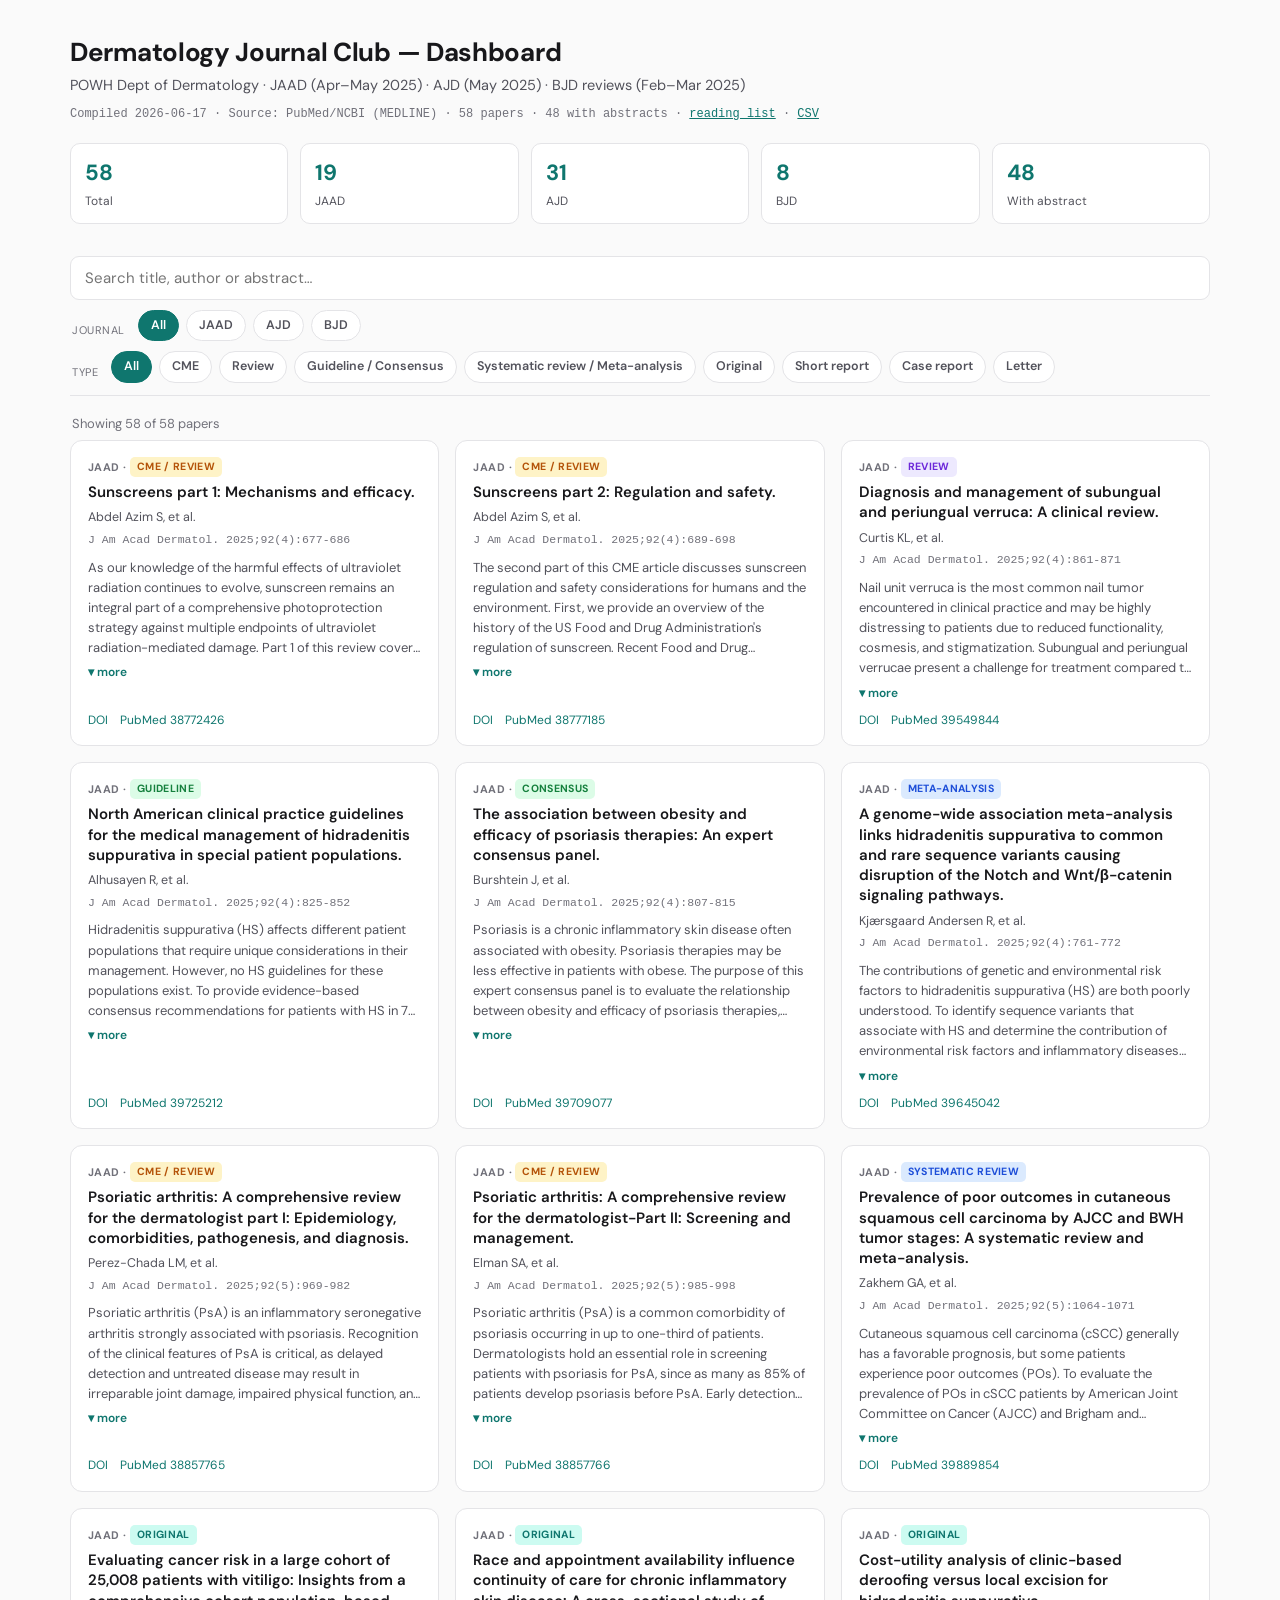
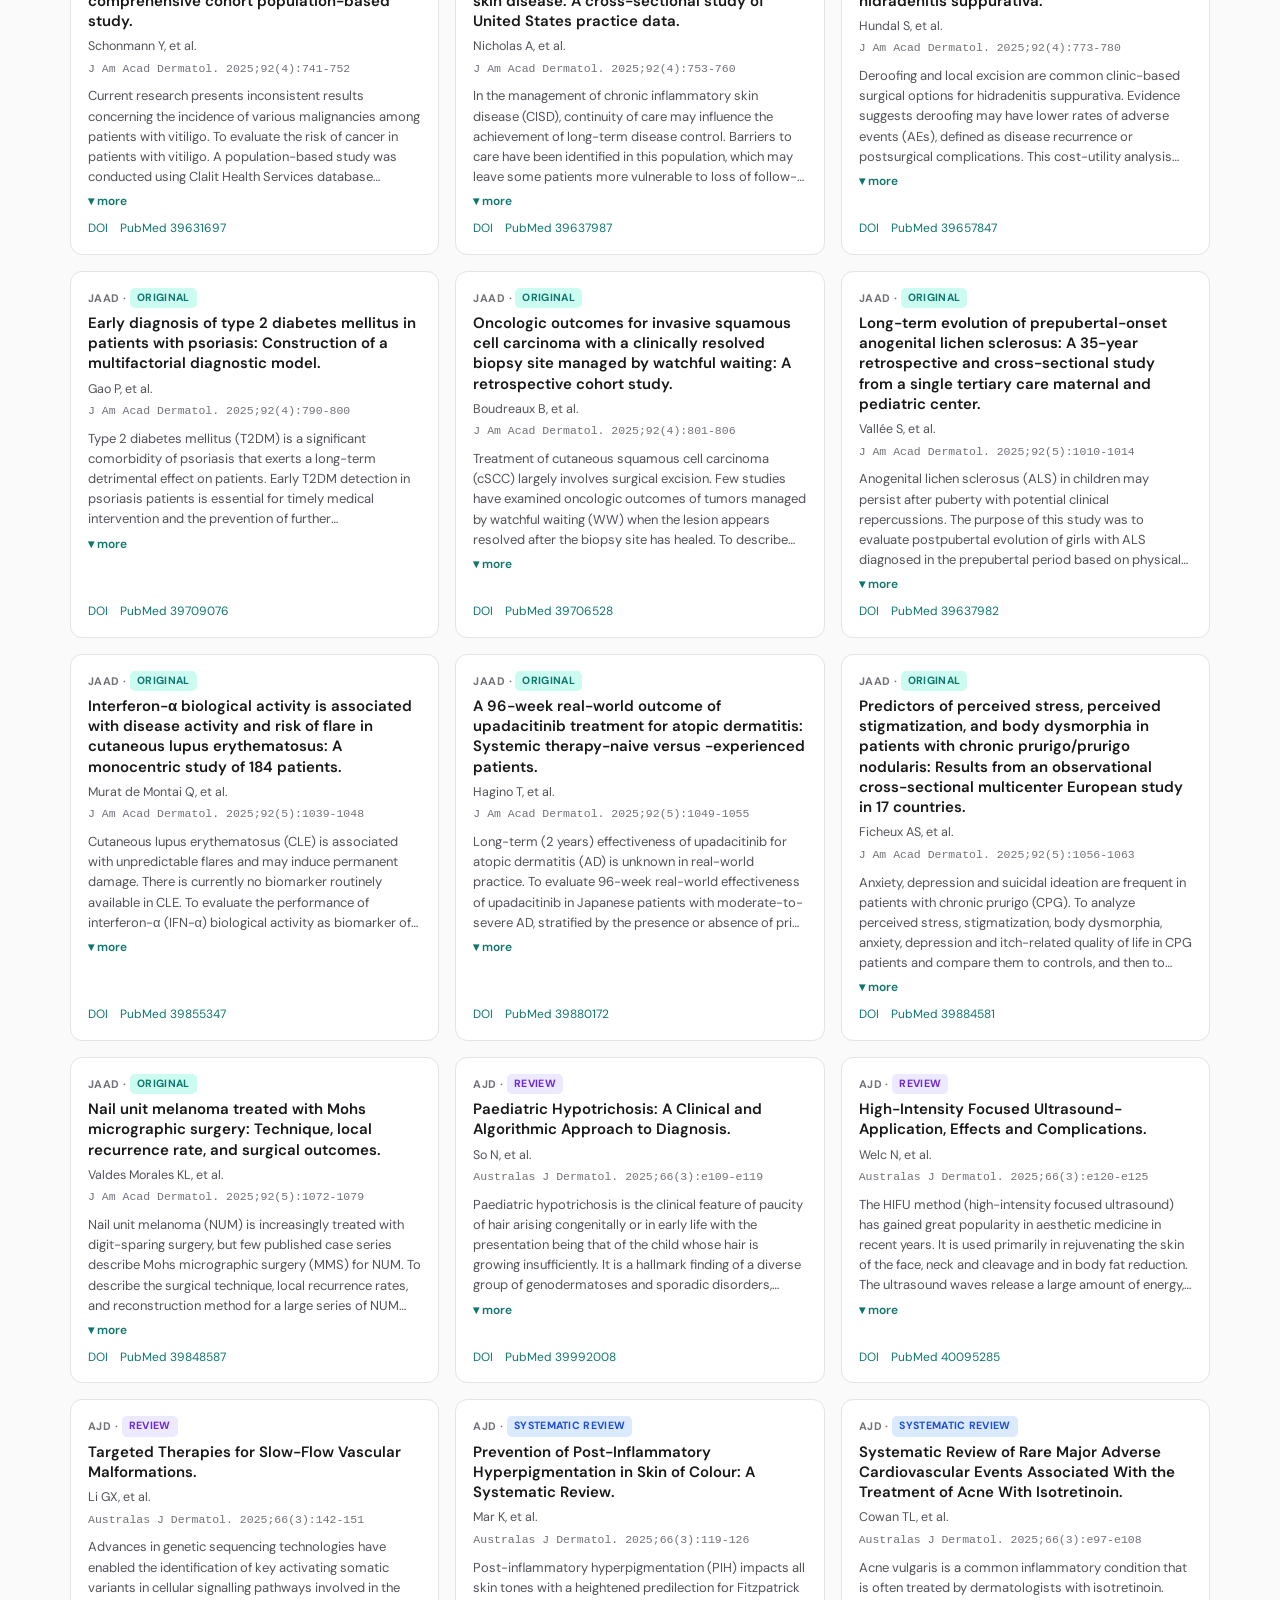
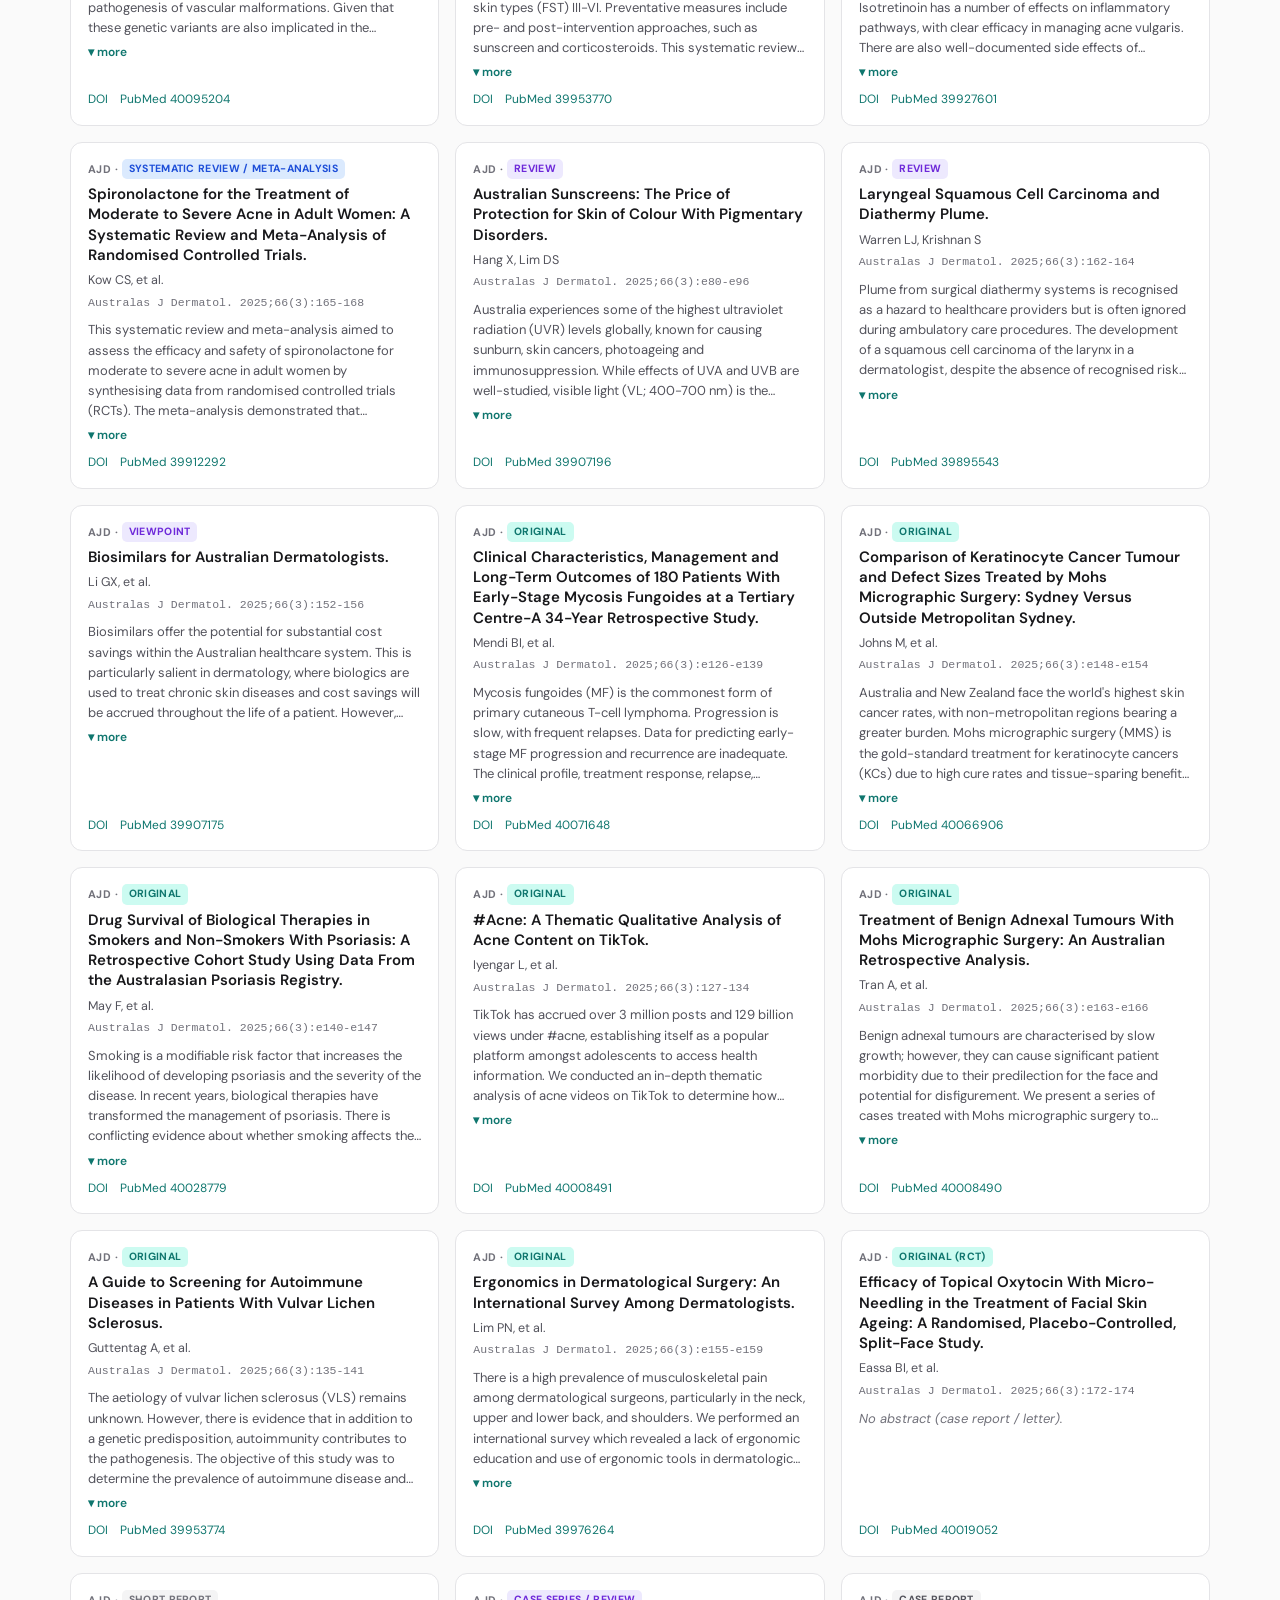
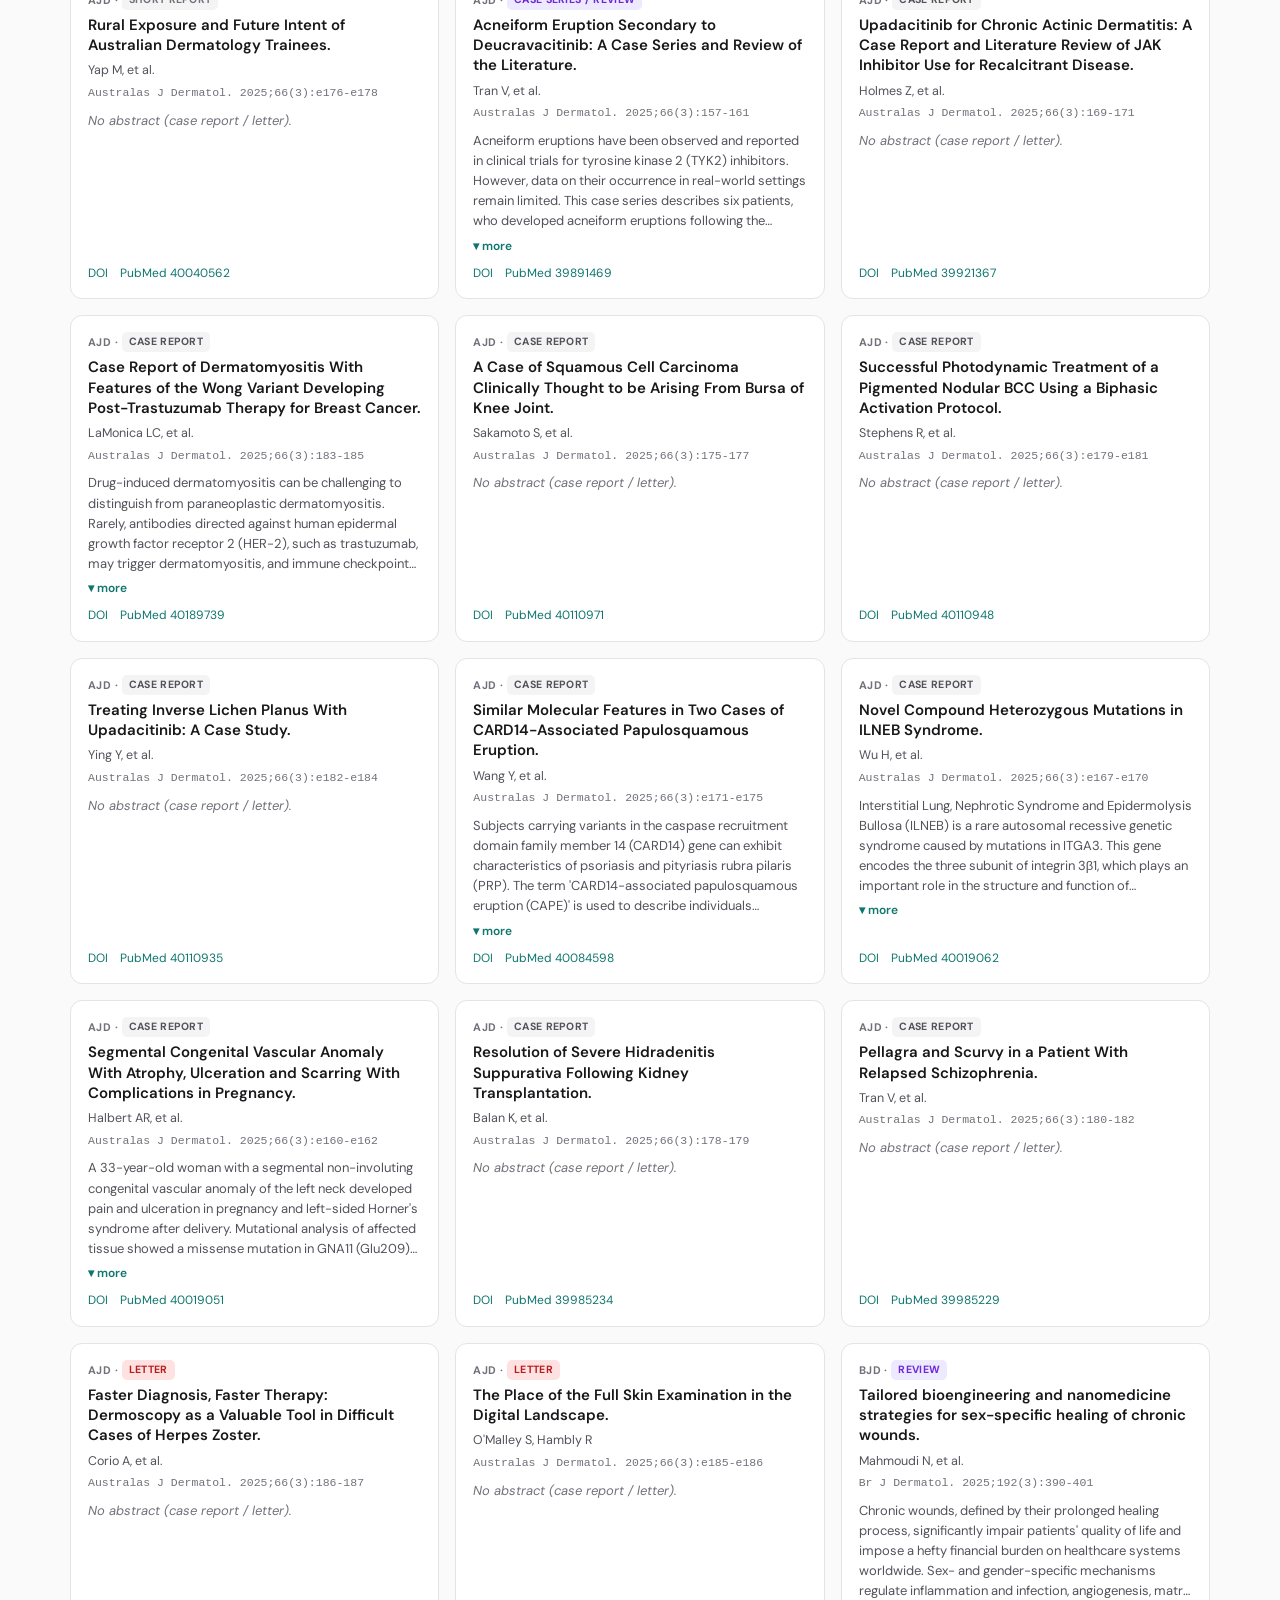
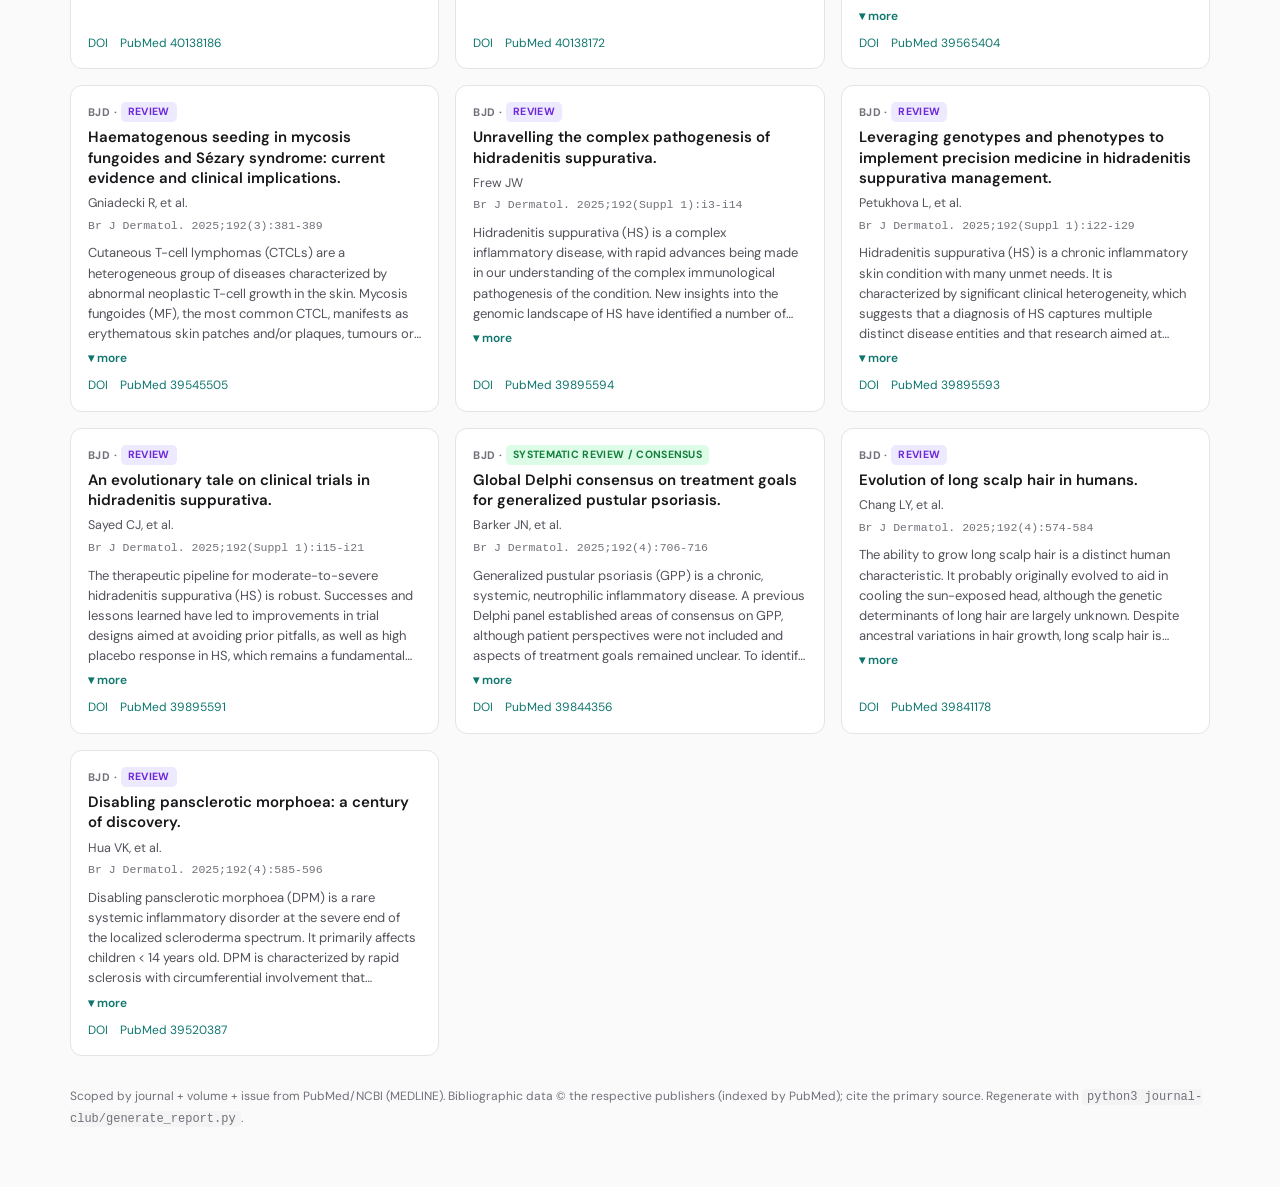
==== commit f6598a2d: "Add standalone PubMed fetcher; data-driven generator Make the toolkit reusable end-to-end without a " ====
--- a/journal-club-dashboard.html
+++ b/journal-club-dashboard.html
@@ -47,7 +47,7 @@
   <header>
     <h1>Dermatology Journal Club — Dashboard</h1>
     <div class="sub">POWH Dept of Dermatology · JAAD (Apr–May 2025) · AJD (May 2025) · BJD reviews (Feb–Mar 2025)</div>
-    <div class="date">Compiled 2026-06-17 · Source: PubMed / NCBI · 58 papers · 48 with abstracts · <a href="journal-club-derm-2025.html">reading list</a> · <a href="journal-club-derm-2025.csv">CSV</a></div>
+    <div class="date">Compiled 2026-06-17 · Source: PubMed/NCBI (MEDLINE) · 58 papers · 48 with abstracts · <a href="journal-club-derm-2025.html">reading list</a> · <a href="journal-club-derm-2025.csv">CSV</a></div>
   </header>
   <div class="stats" id="stats"></div>
   <div class="controls">
@@ -57,7 +57,7 @@
   </div>
   <div id="count"></div>
   <div id="grid"></div>
-  <footer><p>Scoped by journal + volume + issue from PubMed/NCBI. Bibliographic data © the respective publishers (indexed by PubMed); cite the primary source. Regenerate with <code>python3 journal-club/generate_report.py</code>.</p></footer>
+  <footer><p>Scoped by journal + volume + issue from PubMed/NCBI (MEDLINE). Bibliographic data © the respective publishers (indexed by PubMed); cite the primary source. Regenerate with <code>python3 journal-club/generate_report.py</code>.</p></footer>
 </div>
 <script>
 const DATA = [{"journal": "JAAD", "journalFull": "Journal of the American Academy of Dermatology", "section": "CME & Review articles", "type": "CME", "badge": "CME / Review", "authors": "Abdel Azim S, et al.", "title": "Sunscreens part 1: Mechanisms and efficacy.", "cite": "J Am Acad Dermatol. 2025;92(4):677-686", "year": "2025", "volume": "92", "issue": "4", "pages": "677-686", "doi": "10.1016/j.jaad.2024.02.065", "doiUrl": "https://doi.org/10.1016/j.jaad.2024.02.065", "pmid": "38772426", "pubmedUrl": "https://pubmed.ncbi.nlm.nih.gov/38772426/", "abstract": "As our knowledge of the harmful effects of ultraviolet radiation continues to evolve, sunscreen remains an integral part of a comprehensive photoprotection strategy against multiple endpoints of ultraviolet radiation-mediated damage. Part 1 of this review covers sunscreen active and additive ingredient properties, mechanisms of action and gaps in coverage. Following an overview of sunscreen's efficacy in protecting against sunburn, photocarcinogenesis, photoaging, pigmentary disorders, and idiopathic photodermatoses, we highlight considerations for product use and selection in children and individuals with skin of color."}, {"journal": "JAAD", "journalFull": "Journal of the American Academy of Dermatology", "section": "CME & Review articles", "type": "CME", "badge": "CME / Review", "authors": "Abdel Azim S, et al.", "title": "Sunscreens part 2: Regulation and safety.", "cite": "J Am Acad Dermatol. 2025;92(4):689-698", "year": "2025", "volume": "92", "issue": "4", "pages": "689-698", "doi": "10.1016/j.jaad.2024.02.066", "doiUrl": "https://doi.org/10.1016/j.jaad.2024.02.066", "pmid": "38777185", "pubmedUrl": "https://pubmed.ncbi.nlm.nih.gov/38777185/", "abstract": "The second part of this CME article discusses sunscreen regulation and safety considerations for humans and the environment. First, we provide an overview of the history of the US Food and Drug Administration's regulation of sunscreen. Recent Food and Drug Administration studies clearly demonstrate that organic ultraviolet filters are systemically absorbed during routine sunscreen use, but to date there is no evidence of associated negative health effects. We also review the current evidence of sunscreen's association with vitamin D levels and frontal fibrosing alopecia, and recent concerns regarding benzene contamination. Finally, we review the possible environmental effects of ultraviolet filters, particularly coral bleaching. While climate change has been shown to be the primary driver of coral bleaching, laboratory-based studies suggest that organic ultraviolet filters represent an additional contributing factor, which led several localities to ban certain organic filters."}, {"journal": "JAAD", "journalFull": "Journal of the American Academy of Dermatology", "section": "CME & Review articles", "type": "Review", "badge": "Review", "authors": "Curtis KL, et al.", "title": "Diagnosis and management of subungual and periungual verruca: A clinical review.", "cite": "J Am Acad Dermatol. 2025;92(4):861-871", "year": "2025", "volume": "92", "issue": "4", "pages": "861-871", "doi": "10.1016/j.jaad.2024.10.081", "doiUrl": "https://doi.org/10.1016/j.jaad.2024.10.081", "pmid": "39549844", "pubmedUrl": "https://pubmed.ncbi.nlm.nih.gov/39549844/", "abstract": "Nail unit verruca is the most common nail tumor encountered in clinical practice and may be highly distressing to patients due to reduced functionality, cosmesis, and stigmatization. Subungual and periungual verrucae present a challenge for treatment compared to cutaneous warts of other sites and recurrence rates are high. The risk of spread to other skin and mucosal areas inherent to all warts may be increased given location on the fingertips. There are a multitude of therapeutic options, and treatment is individualized based on patient characteristics, anatomic location, number of verrucae, and size of verrucae. Destructive techniques, if used too aggressively, can permanently damage the nail matrix. In this clinical review, nail unit verruca epidemiology, pathogenesis, clinical features, treatments, and therapeutic approaches to various patient populations, including pediatric and immunosuppressed patients, are described."}, {"journal": "JAAD", "journalFull": "Journal of the American Academy of Dermatology", "section": "CME & Review articles", "type": "Guideline / Consensus", "badge": "Guideline", "authors": "Alhusayen R, et al.", "title": "North American clinical practice guidelines for the medical management of hidradenitis suppurativa in special patient populations.", "cite": "J Am Acad Dermatol. 2025;92(4):825-852", "year": "2025", "volume": "92", "issue": "4", "pages": "825-852", "doi": "10.1016/j.jaad.2024.11.071", "doiUrl": "https://doi.org/10.1016/j.jaad.2024.11.071", "pmid": "39725212", "pubmedUrl": "https://pubmed.ncbi.nlm.nih.gov/39725212/", "abstract": "Hidradenitis suppurativa (HS) affects different patient populations that require unique considerations in their management. However, no HS guidelines for these populations exist.\n\nTo provide evidence-based consensus recommendations for patients with HS in 7 special patient populations: (i) pregnancy, (ii) breastfeeding, (iii) pediatrics, (iv) malignancy, (v) tuberculosis infection, (vi) hepatitis B or C infection, and (vii) HIV disease.\n\nRecommendations were developed using the Grading of Recommendations Assessment, Development, and Evaluation system to ascertain level of evidence and selected through a modified Delphi consensus process.\n\nOne hundred eighteen expert consensus statements are provided for the management of patients with HS across these 7 special patient populations."}, {"journal": "JAAD", "journalFull": "Journal of the American Academy of Dermatology", "section": "CME & Review articles", "type": "Guideline / Consensus", "badge": "Consensus", "authors": "Burshtein J, et al.", "title": "The association between obesity and efficacy of psoriasis therapies: An expert consensus panel.", "cite": "J Am Acad Dermatol. 2025;92(4):807-815", "year": "2025", "volume": "92", "issue": "4", "pages": "807-815", "doi": "10.1016/j.jaad.2024.12.016", "doiUrl": "https://doi.org/10.1016/j.jaad.2024.12.016", "pmid": "39709077", "pubmedUrl": "https://pubmed.ncbi.nlm.nih.gov/39709077/", "abstract": "Psoriasis is a chronic inflammatory skin disease often associated with obesity. Psoriasis therapies may be less effective in patients with obese. The purpose of this expert consensus panel is to evaluate the relationship between obesity and efficacy of psoriasis therapies, thereby optimizing patient care.\n\nA comprehensive literature search was completed on July 19, 2024, using the keywords \"psoriasis,\" \"obesity,\" \"efficacy,\" \"treatments,\" and \"therapies.\" A panel of 11 dermatologists with significant expertise in treatment of psoriasis gathered to review the articles and create consensus statements. A modified Delphi process was used to approve each statement and a strength of recommendation was assigned.\n\nThe literature search produced 500 articles. A screening of the studies resulted in 22 articles that met criteria. The panel unanimously voted to adopt 10 consensus statements and recommendations, 6 were given a strength of \"A,\" 2 were given a strength of \"B,\" and 2 were given a strength of \"C.\"\n\nPsoriasis and obesity have a strong association. Obesity decreases efficacy of biologics and may decrease efficacy and potentiate side effects of conventional therapies. It also impacts drug survival. Weight control is a vital component of caring for patients with psoriasis and the number of therapeutic options available is rising."}, {"journal": "JAAD", "journalFull": "Journal of the American Academy of Dermatology", "section": "CME & Review articles", "type": "Systematic review / Meta-analysis", "badge": "Meta-analysis", "authors": "Kjærsgaard Andersen R, et al.", "title": "A genome-wide association meta-analysis links hidradenitis suppurativa to common and rare sequence variants causing disruption of the Notch and Wnt/β-catenin signaling pathways.", "cite": "J Am Acad Dermatol. 2025;92(4):761-772", "year": "2025", "volume": "92", "issue": "4", "pages": "761-772", "doi": "10.1016/j.jaad.2024.11.050", "doiUrl": "https://doi.org/10.1016/j.jaad.2024.11.050", "pmid": "39645042", "pubmedUrl": "https://pubmed.ncbi.nlm.nih.gov/39645042/", "abstract": "The contributions of genetic and environmental risk factors to hidradenitis suppurativa (HS) are both poorly understood.\n\nTo identify sequence variants that associate with HS and determine the contribution of environmental risk factors and inflammatory diseases to HS pathogenesis.\n\nA genome-wide association meta-analysis of 4814 HS cases (Denmark: 1977; Iceland: 1266; Finland: 800; UK: 569; and US: 202) and 1.2 million controls, searching for sequence variants associated with HS.\n\nWe found 8 independent sequence variants associating with HS, 6 common and 2 rare (frequency <1%). Four associations point to candidate causal genes, NCSTN, PSENEN, WNT10A, and TMED10, that all map to the Notch and Wnt/β-catenin signaling pathways, involved in epidermal keratinization.\n\nLimited racial diversity may prevent identification of sequence variants of particular importance in non-Caucasian populations.\n\nThese findings demonstrate that genes and pathways involved in epidermal keratinization are the genetic backbone of HS pathology."}, {"journal": "JAAD", "journalFull": "Journal of the American Academy of Dermatology", "section": "CME & Review articles", "type": "CME", "badge": "CME / Review", "authors": "Perez-Chada LM, et al.", "title": "Psoriatic arthritis: A comprehensive review for the dermatologist part I: Epidemiology, comorbidities, pathogenesis, and diagnosis.", "cite": "J Am Acad Dermatol. 2025;92(5):969-982", "year": "2025", "volume": "92", "issue": "5", "pages": "969-982", "doi": "10.1016/j.jaad.2024.03.058", "doiUrl": "https://doi.org/10.1016/j.jaad.2024.03.058", "pmid": "38857765", "pubmedUrl": "https://pubmed.ncbi.nlm.nih.gov/38857765/", "abstract": "Psoriatic arthritis (PsA) is an inflammatory seronegative arthritis strongly associated with psoriasis. Recognition of the clinical features of PsA is critical, as delayed detection and untreated disease may result in irreparable joint damage, impaired physical function, and a significantly reduced quality of life. Dermatologists are poised for the early detection of PsA, as psoriasis predates its development in as many as 80% of patients. In an effort to further acquaint dermatologists with PsA, this review provides a detailed overview, emphasizing its epidemiology, comorbidities, etiopathogenesis, and diagnostic features."}, {"journal": "JAAD", "journalFull": "Journal of the American Academy of Dermatology", "section": "CME & Review articles", "type": "CME", "badge": "CME / Review", "authors": "Elman SA, et al.", "title": "Psoriatic arthritis: A comprehensive review for the dermatologist-Part II: Screening and management.", "cite": "J Am Acad Dermatol. 2025;92(5):985-998", "year": "2025", "volume": "92", "issue": "5", "pages": "985-998", "doi": "10.1016/j.jaad.2024.03.059", "doiUrl": "https://doi.org/10.1016/j.jaad.2024.03.059", "pmid": "38857766", "pubmedUrl": "https://pubmed.ncbi.nlm.nih.gov/38857766/", "abstract": "Psoriatic arthritis (PsA) is a common comorbidity of psoriasis occurring in up to one-third of patients. Dermatologists hold an essential role in screening patients with psoriasis for PsA, since as many as 85% of patients develop psoriasis before PsA. Early detection and treatment of PsA are important for both short- and long-term patient outcomes and quality of life. Many factors must be weighed when selecting the appropriate therapy for PsA. One must consider the 'domains of disease' that are manifested, the disease severity, patient comorbidities, patient preferences (routes of dosing or frequency, as examples) as well as factors often outside of patient-physician control, such as access to medications based on insurance coverage and formularies. As many patients will have involvement of multiple domains of psoriatic disease, selecting the therapy that best captures the patient's disease is required. In this review, we will address PsA screening, diagnosis, therapeutic approach to psoriatic disease, comorbidity considerations, and comanagement."}, {"journal": "JAAD", "journalFull": "Journal of the American Academy of Dermatology", "section": "CME & Review articles", "type": "Systematic review / Meta-analysis", "badge": "Systematic review", "authors": "Zakhem GA, et al.", "title": "Prevalence of poor outcomes in cutaneous squamous cell carcinoma by AJCC and BWH tumor stages: A systematic review and meta-analysis.", "cite": "J Am Acad Dermatol. 2025;92(5):1064-1071", "year": "2025", "volume": "92", "issue": "5", "pages": "1064-1071", "doi": "10.1016/j.jaad.2024.11.082", "doiUrl": "https://doi.org/10.1016/j.jaad.2024.11.082", "pmid": "39889854", "pubmedUrl": "https://pubmed.ncbi.nlm.nih.gov/39889854/", "abstract": "Cutaneous squamous cell carcinoma (cSCC) generally has a favorable prognosis, but some patients experience poor outcomes (POs).\n\nTo evaluate the prevalence of POs in cSCC patients by American Joint Committee on Cancer (AJCC) and Brigham and Women's Hospital (BWH) tumor stages.\n\nA systematic review and meta-analysis were conducted using PubMed, Medline, and SCOPUS on November 15, 2023. Studies reporting POs by AJCC or BWH stages in cSCC patients were included. Meta-analysis was performed using a random effects model.\n\nOut of 3364 articles, 30 studies were included. For AJCC 8, local recurrence rates were 3.6% (T1), 5.4% (T2), 11.1% (T3), and 21.5% (T4). Nodal metastasis (NM) rates were 1.5% (T1), 9.8% (T2), 19.6% (T3), and 47.4% (T4). For BWH stages, local recurrence rates were 2.7% (T1), 7.5% (T2a), 15.7% (T2b), and 33.5% (T3). NM rates were 0.7% (T1), 3.9% (T2a), 16.7% (T2b), and 40.9% (T3).\n\nHeterogeneity in study designs and reporting standards may impact findings. Some stages had limited data, leading to wider confidence intervals.\n\nThis meta-analysis highlights prognostic differences between AJCC 7, AJCC 8, and BWH staging systems, with BWH providing nuanced stratification for NM. Personalized risk assessment is essential in managing cSCC."}, {"journal": "JAAD", "journalFull": "Journal of the American Academy of Dermatology", "section": "Original articles", "type": "Original", "badge": "Original", "authors": "Schonmann Y, et al.", "title": "Evaluating cancer risk in a large cohort of 25,008 patients with vitiligo: Insights from a comprehensive cohort population-based study.", "cite": "J Am Acad Dermatol. 2025;92(4):741-752", "year": "2025", "volume": "92", "issue": "4", "pages": "741-752", "doi": "10.1016/j.jaad.2024.11.043", "doiUrl": "https://doi.org/10.1016/j.jaad.2024.11.043", "pmid": "39631697", "pubmedUrl": "https://pubmed.ncbi.nlm.nih.gov/39631697/", "abstract": "Current research presents inconsistent results concerning the incidence of various malignancies among patients with vitiligo.\n\nTo evaluate the risk of cancer in patients with vitiligo.\n\nA population-based study was conducted using Clalit Health Services database (2000-2023) using a cohort study design. Adjusted hazard ratios (HRs) were calculated using multivariate Cox regressions.\n\nThe study included 25,008 patients with vitiligo and 245,550 matched controls. The mean (SD) age of patients with vitiligo was 35.96 (22.39) years; 12,679 (50.70%) patients were men. There were 499 (95% confidence interval [CI]: 468-532) and 487 (95% CI: 476-497) incident cancer cases per 100,000 person-years among patients with and without vitiligo, respectively (adjusted HR: 1.00; 95% CI: 0.93-1.07; P = .999). Patients with vitiligo had a reduced risk of melanoma (adjusted HR: 0.70; 95% CI: 0.50-0.99; P = .0337), lung cancer (adjusted HR: 0.73; 95% CI: 0.57-0.93; P = .007), and bladder cancer (adjusted HR: 0.70; 95% CI: 0.52-0.94; P = .0138).\n\nThe secondary analysis involved multiple comparisons, which could potentially influence the results.\n\nOur study found that cancer incidence rates in patients with vitiligo are not elevated. Consequently, cancer screening for these patients should follow the standard guidelines recommended for the general population."}, {"journal": "JAAD", "journalFull": "Journal of the American Academy of Dermatology", "section": "Original articles", "type": "Original", "badge": "Original", "authors": "Nicholas A, et al.", "title": "Race and appointment availability influence continuity of care for chronic inflammatory skin disease: A cross-sectional study of United States practice data.", "cite": "J Am Acad Dermatol. 2025;92(4):753-760", "year": "2025", "volume": "92", "issue": "4", "pages": "753-760", "doi": "10.1016/j.jaad.2024.11.047", "doiUrl": "https://doi.org/10.1016/j.jaad.2024.11.047", "pmid": "39637987", "pubmedUrl": "https://pubmed.ncbi.nlm.nih.gov/39637987/", "abstract": "In the management of chronic inflammatory skin disease (CISD), continuity of care may influence the achievement of long-term disease control. Barriers to care have been identified in this population, which may leave some patients more vulnerable to loss of follow-up.\n\nWe aim to identify predictors of continuity of care for CISD patients across demographic groups and health care practice types in the United States.\n\nA cross-sectional study of National Ambulatory Medical Care Survey data was conducted on US outpatient CISD visits between 2011 and 2019 including a primary diagnosis of psoriasis, atopic dermatitis, acne, or rosacea.\n\nA total of 2747 visits, estimating 75.4 (95% CI: 70.9-79.9) million CISD encounters were identified during the period. Multivariate regression showed that Black patients had lower odds of establishing continuity of care relative to White patients (P < .01). Practices offering same-day visits had greater odds for patients with continuity (P < .05). Conversely, practices with lower overall wait times (≤1 month) were less likely to be associated with continuity of care (P < .01).\n\nDisease severity data were unavailable.\n\nBoth patient race and appointment availability predict differences in continuity of care, suggesting vulnerabilities may exist for some CISD patients requiring follow-up."}, {"journal": "JAAD", "journalFull": "Journal of the American Academy of Dermatology", "section": "Original articles", "type": "Original", "badge": "Original", "authors": "Hundal S, et al.", "title": "Cost-utility analysis of clinic-based deroofing versus local excision for hidradenitis suppurativa.", "cite": "J Am Acad Dermatol. 2025;92(4):773-780", "year": "2025", "volume": "92", "issue": "4", "pages": "773-780", "doi": "10.1016/j.jaad.2024.11.057", "doiUrl": "https://doi.org/10.1016/j.jaad.2024.11.057", "pmid": "39657847", "pubmedUrl": "https://pubmed.ncbi.nlm.nih.gov/39657847/", "abstract": "Deroofing and local excision are common clinic-based surgical options for hidradenitis suppurativa. Evidence suggests deroofing may have lower rates of adverse events (AEs), defined as disease recurrence or postsurgical complications.\n\nThis cost-utility analysis evaluates the economic and health-related impacts of clinic-based deroofing vs excision for hidradenitis suppurativa, comparing direct medical costs and quality-adjusted life-years (QALYs).\n\nA Markov model was developed based on a literature review of clinical outcomes, EQ-5D utilities, and resource utilization. Patients began in a preprocedural state and transitioned monthly among 3 health states: responders (no AEs), nonresponders (≥1 AE), and death. The model assessed cost-effectiveness over a 2-year horizon from the U.S. healthcare system perspective.\n\nDeroofing provided an additional 0.19 QALYs at a cost of USD$311.39 per patient relative to excision, yielding a favorable incremental cost-effectiveness ratio of USD$1677.10/QALY, below the USD$50,000/QALY threshold.\n\nMethodological constraints from limited published data were addressed through multiple sensitivity analyses. Cost-effectiveness was sensitive to AE rates, secondary costs, and utility values.\n\nWhen clinically appropriate, deroofing is more cost-effective than excision for clinic-based procedural management of HS, offering improved quality of life at a modest incremental cost."}, {"journal": "JAAD", "journalFull": "Journal of the American Academy of Dermatology", "section": "Original articles", "type": "Original", "badge": "Original", "authors": "Gao P, et al.", "title": "Early diagnosis of type 2 diabetes mellitus in patients with psoriasis: Construction of a multifactorial diagnostic model.", "cite": "J Am Acad Dermatol. 2025;92(4):790-800", "year": "2025", "volume": "92", "issue": "4", "pages": "790-800", "doi": "10.1016/j.jaad.2024.11.066", "doiUrl": "https://doi.org/10.1016/j.jaad.2024.11.066", "pmid": "39709076", "pubmedUrl": "https://pubmed.ncbi.nlm.nih.gov/39709076/", "abstract": "Type 2 diabetes mellitus (T2DM) is a significant comorbidity of psoriasis that exerts a long-term detrimental effect on patients. Early T2DM detection in psoriasis patients is essential for timely medical intervention and the prevention of further complications.\n\nTo develop a diagnostic model and introduce a web-based calculator for assessing the risk of T2DM in patients with psoriasis.\n\nA diagnostic model was constructed using the least absolute shrinkage and selection operator and logistic regression on data from 17,124 patients with psoriasis from 49 hospitals. The model's performance was evaluated using receiver operating characteristic curve, decision curve analysis, and clinical impact curve.\n\nEleven significant independent predictors were identified in our model. The area under the receiver operating characteristic curve of this model was 0.875 (95% confidence interval: 0.862-0.889), and the result of Hosmer-Lemeshow goodness of fit test showed a P-value of 0.06. Within the threshold probability of 0-0.2, the diagnostic model showed a significant net benefit.\n\nThe limitations of retrospective studies, including a potential data bias to arise during pandemics, must be considered.\n\nA multifactorial diagnostic model for diagnosing T2DM in patients with psoriasis was constructed to help clinicians make better decisions."}, {"journal": "JAAD", "journalFull": "Journal of the American Academy of Dermatology", "section": "Original articles", "type": "Original", "badge": "Original", "authors": "Boudreaux B, et al.", "title": "Oncologic outcomes for invasive squamous cell carcinoma with a clinically resolved biopsy site managed by watchful waiting: A retrospective cohort study.", "cite": "J Am Acad Dermatol. 2025;92(4):801-806", "year": "2025", "volume": "92", "issue": "4", "pages": "801-806", "doi": "10.1016/j.jaad.2024.11.067", "doiUrl": "https://doi.org/10.1016/j.jaad.2024.11.067", "pmid": "39706528", "pubmedUrl": "https://pubmed.ncbi.nlm.nih.gov/39706528/", "abstract": "Treatment of cutaneous squamous cell carcinoma (cSCC) largely involves surgical excision. Few studies have examined oncologic outcomes of tumors managed by watchful waiting (WW) when the lesion appears resolved after the biopsy site has healed.\n\nTo describe oncologic outcomes for patients diagnosed with cSCC that was determined clinically resolved at follow-up and subsequently managed by WW.\n\nThis retrospective cohort included pathology proven cases of cSCC occurring from January 1st, 2013 to April 31st, 2023. Each required documented clinical resolution more than 4 weeks after biopsy, management by WW, and at least 12 months of follow-up.\n\nOf 148 tumors managed by WW, there were 2 cases of local recurrence, and no cases of nodal metastasis, distant metastasis, or disease specific death. Log-rank test found significant risk of recurrence in immunocompromised participants (Hazard ratio = 12.87, P = .0193) and those with rheumatologic disease (Hazard ratio = 16.18, P = .0075).\n\nRetrospective, single-center design.\n\nThe recurrence rate in this cohort compares favorably to reported recurrence rates for surgically managed cSCC. In select cases, WW may be a reasonable management option for low-risk lesions that appear clinically resolved after healing of the biopsy site."}, {"journal": "JAAD", "journalFull": "Journal of the American Academy of Dermatology", "section": "Original articles", "type": "Original", "badge": "Original", "authors": "Vallée S, et al.", "title": "Long-term evolution of prepubertal-onset anogenital lichen sclerosus: A 35-year retrospective and cross-sectional study from a single tertiary care maternal and pediatric center.", "cite": "J Am Acad Dermatol. 2025;92(5):1010-1014", "year": "2025", "volume": "92", "issue": "5", "pages": "1010-1014", "doi": "10.1016/j.jaad.2024.09.086", "doiUrl": "https://doi.org/10.1016/j.jaad.2024.09.086", "pmid": "39637982", "pubmedUrl": "https://pubmed.ncbi.nlm.nih.gov/39637982/", "abstract": "Anogenital lichen sclerosus (ALS) in children may persist after puberty with potential clinical repercussions.\n\nThe purpose of this study was to evaluate postpubertal evolution of girls with ALS diagnosed in the prepubertal period based on physical examination, the persistence of functional symptoms, and the effect on quality of life.\n\nWe retrospectively reviewed 65 cases of girls with prepubertal-onset ALS. Onset, signs/symptoms, photos, evolution, and treatment were collected from the medical records. Subsequently, 30 of these 65 patients were assessed for persistence of signs/symptoms by physical examination and/or standardized questionnaire.\n\nSigns of active disease after puberty based on physical examination were present in 92% (N = 23) of examined patients. A high proportion of cases with persistent ALS after puberty were asymptomatic (47%, N = 14).\n\nThis is a single-center retrospective study with a limited number of patients. Half of our original cohort could not be reached or declined a follow-up visit.\n\nPrepubertal lichen sclerosus is a chronic condition that can be asymptomatic after puberty despite continued disease activity. We recommend long-term follow-up of patients with prepubertal ALS to prevent associated morbidity."}, {"journal": "JAAD", "journalFull": "Journal of the American Academy of Dermatology", "section": "Original articles", "type": "Original", "badge": "Original", "authors": "Murat de Montai Q, et al.", "title": "Interferon-α biological activity is associated with disease activity and risk of flare in cutaneous lupus erythematosus: A monocentric study of 184 patients.", "cite": "J Am Acad Dermatol. 2025;92(5):1039-1048", "year": "2025", "volume": "92", "issue": "5", "pages": "1039-1048", "doi": "10.1016/j.jaad.2024.12.041", "doiUrl": "https://doi.org/10.1016/j.jaad.2024.12.041", "pmid": "39855347", "pubmedUrl": "https://pubmed.ncbi.nlm.nih.gov/39855347/", "abstract": "Cutaneous lupus erythematosus (CLE) is associated with unpredictable flares and may induce permanent damage. There is currently no biomarker routinely available in CLE.\n\nTo evaluate the performance of interferon-α (IFN-α) biological activity as biomarker of CLE activity and risk of flare.\n\nCohort study including consecutive CLE patients with or without associated systemic lupus erythematosus. Serum IFN-α biological activity (IU/mL) was determined by assessing the antiviral protection afforded by patients' serum.\n\nAt first sampling, among 184 included patients, the prevalence of positive IFN-α activity (≥2 IU/mL) was 38%. Positive IFN-α activity was associated with active CLE (odds ratio = 3.11 [95% CI: 1.61-6.01], P = .006), moderate-to-severe CLE activity (odds ratio = 4.43 [95% CI: 1.99-9.86], P = .001) and associated systemic lupus erythematosus (odds ratio = 2.17 [95% CI: 1.19-4.00], P = .01). Among 65 patients with inactive CLE, the risk of CLE flare at 6 months was significantly higher among patients with positive vs undetectable IFN-α activity (hazard ratio 4.95 [95% CI: 1.12-21.78], P = .03). No association was found with anti-double-stranded DNA antibodies and low complement levels.\n\nIFN-α activity is not universally available.\n\nIFN-α activity is associated with cutaneous activity and prognosis in CLE and can be used to predict CLE flares in clinical practice."}, {"journal": "JAAD", "journalFull": "Journal of the American Academy of Dermatology", "section": "Original articles", "type": "Original", "badge": "Original", "authors": "Hagino T, et al.", "title": "A 96-week real-world outcome of upadacitinib treatment for atopic dermatitis: Systemic therapy-naive versus -experienced patients.", "cite": "J Am Acad Dermatol. 2025;92(5):1049-1055", "year": "2025", "volume": "92", "issue": "5", "pages": "1049-1055", "doi": "10.1016/j.jaad.2025.01.052", "doiUrl": "https://doi.org/10.1016/j.jaad.2025.01.052", "pmid": "39880172", "pubmedUrl": "https://pubmed.ncbi.nlm.nih.gov/39880172/", "abstract": "Long-term (2 years) effectiveness of upadacitinib for atopic dermatitis (AD) is unknown in real-world practice.\n\nTo evaluate 96-week real-world effectiveness of upadacitinib in Japanese patients with moderate-to-severe AD, stratified by the presence or absence of prior systemic therapies.\n\nThis prospective study included 327 Japanese patients treated with upadacitinib 15 mg (n = 248) or 30 mg (n = 79). Clinical and laboratory indexes were assessed until week 96 in systemic therapy-naive and -experienced patients.\n\nUpadacitinib 15 and 30 mg reduced eczema area and severity index, atopic dermatitis control tool, and peak pruritus numerical rating scale at week 4, and these reductions were mostly maintained until week 96. The clinical scores slightly increased at time points later than week 36 in systemic-therapy-experienced patients treated with 15 mg. Total eosinophil count sharply decreased at week 4 or 12 and plateaued thereafter except for the increase at time points later than week 36 in systemic therapy-experienced patients treated with 15 mg.\n\nSingle-center and Japanese-limited cohort.\n\nUpadacitinib demonstrated mostly sustained effectiveness for AD throughout a 96-week period in real-world practice with slightly reduced effectiveness at time points later than week 36 in systemic therapy-experienced patients treated with 15 mg upadacitinib."}, {"journal": "JAAD", "journalFull": "Journal of the American Academy of Dermatology", "section": "Original articles", "type": "Original", "badge": "Original", "authors": "Ficheux AS, et al.", "title": "Predictors of perceived stress, perceived stigmatization, and body dysmorphia in patients with chronic prurigo/prurigo nodularis: Results from an observational cross-sectional multicenter European study in 17 countries.", "cite": "J Am Acad Dermatol. 2025;92(5):1056-1063", "year": "2025", "volume": "92", "issue": "5", "pages": "1056-1063", "doi": "10.1016/j.jaad.2024.12.043", "doiUrl": "https://doi.org/10.1016/j.jaad.2024.12.043", "pmid": "39884581", "pubmedUrl": "https://pubmed.ncbi.nlm.nih.gov/39884581/", "abstract": "Anxiety, depression and suicidal ideation are frequent in patients with chronic prurigo (CPG).\n\nTo analyze perceived stress, stigmatization, body dysmorphia, anxiety, depression and itch-related quality of life in CPG patients and compare them to controls, and then to identify variables/predictors of them.\n\nThis study is part of a cross-sectional multicenter study in 17 European countries including 5487 consecutive patients and 2808 controls.\n\nOne hundred twenty-seven individuals with prurigo were included in the analyses. They reported higher levels of stress, stigmatization, and body dysmorphia than controls. In the patient group, stigmatization was associated with higher stress and having a severe disease, stress with younger age and lower income, depression and anxiety with lower income and higher itch intensity, body dysmorphia with younger age, and dissatisfaction with appearance.\n\nCPG patients were older than controls and had significantly more comorbidities. However, multivariate analysis allowed controlling for these differences by including them as a covariate.\n\nCPG patients have high levels of perceived stress, perceived stigmatization and body dysmorphic, which are partly related to sociodemographic factors like younger age or lower income as well as to other psychological and disease-related factors."}, {"journal": "JAAD", "journalFull": "Journal of the American Academy of Dermatology", "section": "Original articles", "type": "Original", "badge": "Original", "authors": "Valdes Morales KL, et al.", "title": "Nail unit melanoma treated with Mohs micrographic surgery: Technique, local recurrence rate, and surgical outcomes.", "cite": "J Am Acad Dermatol. 2025;92(5):1072-1079", "year": "2025", "volume": "92", "issue": "5", "pages": "1072-1079", "doi": "10.1016/j.jaad.2024.11.078", "doiUrl": "https://doi.org/10.1016/j.jaad.2024.11.078", "pmid": "39848587", "pubmedUrl": "https://pubmed.ncbi.nlm.nih.gov/39848587/", "abstract": "Nail unit melanoma (NUM) is increasingly treated with digit-sparing surgery, but few published case series describe Mohs micrographic surgery (MMS) for NUM.\n\nTo describe the surgical technique, local recurrence rates, and reconstruction method for a large series of NUM treated with MMS using melanoma antigen recognized by T cells-1 immunostaining.\n\nBiopsy-proven NUM treated with MMS-melanoma antigen recognized by T cells-1 were identified from a prospectively maintained database (2008-2023). Primary outcome was local recurrence rate. Secondary outcomes included rate of subclinical spread and rate of ablative versus reconstructive amputation.\n\nSixty-nine NUM were identified, including 51 melanomas in situ (73.9%) and 18 invasive melanomas (26.1%) with mean Breslow thickness of 1.07 mm (range 0.2-5.4 mm). One local recurrence (1/69, 1.4%) occurred during a mean follow-up time of 38.2 months. Subclinical spread (>1 Mohs stage) was common (38/69, 55.1%). Amputation was rarely necessary to clear the melanoma (5/69, 7.2%), but amputation at different levels was performed to reconstruct 33 cases (33/69, 47.8%) with extensive exposed bone.\n\nSingle center cohort and lack of patient-reported outcomes.\n\nMMS treats NUM with low local recurrence rates. Amputation is rarely necessary to obtain clear tumor margins, but it may be necessary or desirable to reconstruct MMS defects with extensive exposed bone."}, {"journal": "AJD", "journalFull": "Australasian Journal of Dermatology", "section": "Reviews, systematic reviews & viewpoints", "type": "Review", "badge": "Review", "authors": "So N, et al.", "title": "Paediatric Hypotrichosis: A Clinical and Algorithmic Approach to Diagnosis.", "cite": "Australas J Dermatol. 2025;66(3):e109-e119", "year": "2025", "volume": "66", "issue": "3", "pages": "e109-e119", "doi": "10.1111/ajd.14429", "doiUrl": "https://doi.org/10.1111/ajd.14429", "pmid": "39992008", "pubmedUrl": "https://pubmed.ncbi.nlm.nih.gov/39992008/", "abstract": "Paediatric hypotrichosis is the clinical feature of paucity of hair arising congenitally or in early life with the presentation being that of the child whose hair is growing insufficiently. It is a hallmark finding of a diverse group of genodermatoses and sporadic disorders, presenting as either an isolated symptom or in association with syndromic features. Hypotrichoses are rare, with numerous possible differentials requiring a thorough clinical assessment, additional investigations for hair shaft abnormalities and occasionally genetic counselling to reach a diagnosis. We propose a clinical algorithm for the investigation and diagnosis of paediatric hypotrichosis, designed to aid the clinician by utilising key clinical findings in conjunction with the forced hair pull test and trichoscopy to differentiate groups of hair shaft and hair loss disorders. We also discuss in further detail the pathogenesis, phenotypical features and microscopy findings of various types of hypotrichosis."}, {"journal": "AJD", "journalFull": "Australasian Journal of Dermatology", "section": "Reviews, systematic reviews & viewpoints", "type": "Review", "badge": "Review", "authors": "Welc N, et al.", "title": "High-Intensity Focused Ultrasound-Application, Effects and Complications.", "cite": "Australas J Dermatol. 2025;66(3):e120-e125", "year": "2025", "volume": "66", "issue": "3", "pages": "e120-e125", "doi": "10.1111/ajd.14454", "doiUrl": "https://doi.org/10.1111/ajd.14454", "pmid": "40095285", "pubmedUrl": "https://pubmed.ncbi.nlm.nih.gov/40095285/", "abstract": "The HIFU method (high-intensity focused ultrasound) has gained great popularity in aesthetic medicine in recent years. It is used primarily in rejuvenating the skin of the face, neck and cleavage and in body fat reduction. The ultrasound waves release a large amount of energy, increasing the temperature in the surrounding tissues, contributing to neocollagenesis and tissue remodelling and reducing the size of adipocytes in the adipose tissue. The results of current scientific reports seem to be promising. In the literature, we find articles on the use of the HIFU method in new indications. HIFU treatments, despite being minimally invasive, may be accompanied by complications. The following review analyses the use of the HIFU method, its effects and complications."}, {"journal": "AJD", "journalFull": "Australasian Journal of Dermatology", "section": "Reviews, systematic reviews & viewpoints", "type": "Review", "badge": "Review", "authors": "Li GX, et al.", "title": "Targeted Therapies for Slow-Flow Vascular Malformations.", "cite": "Australas J Dermatol. 2025;66(3):142-151", "year": "2025", "volume": "66", "issue": "3", "pages": "142-151", "doi": "10.1111/ajd.14451", "doiUrl": "https://doi.org/10.1111/ajd.14451", "pmid": "40095204", "pubmedUrl": "https://pubmed.ncbi.nlm.nih.gov/40095204/", "abstract": "Advances in genetic sequencing technologies have enabled the identification of key activating somatic variants in cellular signalling pathways involved in the pathogenesis of vascular malformations. Given that these genetic variants are also implicated in the pathogenesis of several cancers, the repurposing of targeted therapies developed in oncology has been increasingly investigated for treating vascular malformations. This review provides an update on the current evidence for targeted therapies in slow-flow vascular malformations, particularly in the context of gain-of-function variants in the PI3K/AKT/mTOR pathway."}, {"journal": "AJD", "journalFull": "Australasian Journal of Dermatology", "section": "Reviews, systematic reviews & viewpoints", "type": "Systematic review / Meta-analysis", "badge": "Systematic review", "authors": "Mar K, et al.", "title": "Prevention of Post-Inflammatory Hyperpigmentation in Skin of Colour: A Systematic Review.", "cite": "Australas J Dermatol. 2025;66(3):119-126", "year": "2025", "volume": "66", "issue": "3", "pages": "119-126", "doi": "10.1111/ajd.14432", "doiUrl": "https://doi.org/10.1111/ajd.14432", "pmid": "39953770", "pubmedUrl": "https://pubmed.ncbi.nlm.nih.gov/39953770/", "abstract": "Post-inflammatory hyperpigmentation (PIH) impacts all skin tones with a heightened predilection for Fitzpatrick skin types (FST) III-VI. Preventative measures include pre- and post-intervention approaches, such as sunscreen and corticosteroids. This systematic review aims to summarise the preventative measure outcomes for skin of colour individuals.\n\nA literature search was conducted using MEDLINE (from 1946) and Embase (from 1974) in adherence to the Preferred Reporting Items for Systematic Reviews and Meta-Analysis guidelines.\n\nOf 14 studies, 369 cases were included. The mean age was 38 years (n = 293) and 72% were female (n = 265). All patients were of Asian ethnicity, and 42% were of FST III, 54% FST IV, and 4% FST V. Nearly all cases were precipitated by laser therapy (> 95%), and the face was the most reported location (85%). The most successful preventative measure was sunscreen alone or combined with other ingredients. Less successful outcomes were seen with topical corticosteroids and systemic tranexamic acid, while cooling air devices exacerbated the development of PIH.\n\nOverall, only sunscreen consistently prevented the incidence of PIH; however, the severity of the ensuing PIH may be diminished with other measures. There is considerable room for improved preventative strategies for at-risk populations."}, {"journal": "AJD", "journalFull": "Australasian Journal of Dermatology", "section": "Reviews, systematic reviews & viewpoints", "type": "Systematic review / Meta-analysis", "badge": "Systematic review", "authors": "Cowan TL, et al.", "title": "Systematic Review of Rare Major Adverse Cardiovascular Events Associated With the Treatment of Acne With Isotretinoin.", "cite": "Australas J Dermatol. 2025;66(3):e97-e108", "year": "2025", "volume": "66", "issue": "3", "pages": "e97-e108", "doi": "10.1111/ajd.14424", "doiUrl": "https://doi.org/10.1111/ajd.14424", "pmid": "39927601", "pubmedUrl": "https://pubmed.ncbi.nlm.nih.gov/39927601/", "abstract": "Acne vulgaris is a common inflammatory condition that is often treated by dermatologists with isotretinoin. Isotretinoin has a number of effects on inflammatory pathways, with clear efficacy in managing acne vulgaris. There are also well-documented side effects of isotretinoin, including hyperlipidemia; however, the overall cardiovascular risk is unclear. This systematic review revealed low evidence for major adverse cardiovascular events associated with the use of isotretinoin in acne patients. Despite this low evidence, rare events may be associated and should still be considered when using isotretinoin in acne patients."}, {"journal": "AJD", "journalFull": "Australasian Journal of Dermatology", "section": "Reviews, systematic reviews & viewpoints", "type": "Systematic review / Meta-analysis", "badge": "Systematic review / Meta-analysis", "authors": "Kow CS, et al.", "title": "Spironolactone for the Treatment of Moderate to Severe Acne in Adult Women: A Systematic Review and Meta-Analysis of Randomised Controlled Trials.", "cite": "Australas J Dermatol. 2025;66(3):165-168", "year": "2025", "volume": "66", "issue": "3", "pages": "165-168", "doi": "10.1111/ajd.14428", "doiUrl": "https://doi.org/10.1111/ajd.14428", "pmid": "39912292", "pubmedUrl": "https://pubmed.ncbi.nlm.nih.gov/39912292/", "abstract": "This systematic review and meta-analysis aimed to assess the efficacy and safety of spironolactone for moderate to severe acne in adult women by synthesising data from randomised controlled trials (RCTs). The meta-analysis demonstrated that spironolactone significantly increased the odds of treatment success, with a pooled odds ratio (OR) of 2.51 compared to placebo or doxycycline. This analysis supports spironolactone as a highly effective treatment for moderate to severe acne in adult women, particularly in hormonally driven cases. Its efficacy, combined with its role as an alternative to long-term antibiotic therapy, makes it a valuable option for acne management in women population."}, {"journal": "AJD", "journalFull": "Australasian Journal of Dermatology", "section": "Reviews, systematic reviews & viewpoints", "type": "Review", "badge": "Review", "authors": "Hang X, Lim DS", "title": "Australian Sunscreens: The Price of Protection for Skin of Colour With Pigmentary Disorders.", "cite": "Australas J Dermatol. 2025;66(3):e80-e96", "year": "2025", "volume": "66", "issue": "3", "pages": "e80-e96", "doi": "10.1111/ajd.14423", "doiUrl": "https://doi.org/10.1111/ajd.14423", "pmid": "39907196", "pubmedUrl": "https://pubmed.ncbi.nlm.nih.gov/39907196/", "abstract": "Australia experiences some of the highest ultraviolet radiation (UVR) levels globally, known for causing sunburn, skin cancers, photoageing and immunosuppression. While effects of UVA and UVB are well-studied, visible light (VL; 400-700 nm) is the driving force behind pigmentary disorders, especially in skin of colour (SOC) patients. Nearly 50% of Australians are affected, with significant impacts on appearance and psychological well-being. Tinted sunscreens containing iron oxides and pigmentary-grade titanium dioxide are the only effective options for blocking VL. However, Australia's stringent Therapeutic Goods Administration (TGA) regulations limit the availability of colour-matched tinted sunscreens, significantly impacting SOC patients. SOC patients may also underestimate their need for photoprotection, believing their skin provides sufficient natural protection. In dermatological practice, tailored sunscreen recommendations for darker skin tones may sometimes be overlooked. This review explores the barriers to effective treatment and the cost implications for SOC individuals suffering from pigmentary disorders in Australia. The goal is to guide both patients and dermatologists in making informed decisions on VL protection and skin tone matching."}, {"journal": "AJD", "journalFull": "Australasian Journal of Dermatology", "section": "Reviews, systematic reviews & viewpoints", "type": "Review", "badge": "Review", "authors": "Warren LJ, Krishnan S", "title": "Laryngeal Squamous Cell Carcinoma and Diathermy Plume.", "cite": "Australas J Dermatol. 2025;66(3):162-164", "year": "2025", "volume": "66", "issue": "3", "pages": "162-164", "doi": "10.1111/ajd.14426", "doiUrl": "https://doi.org/10.1111/ajd.14426", "pmid": "39895543", "pubmedUrl": "https://pubmed.ncbi.nlm.nih.gov/39895543/", "abstract": "Plume from surgical diathermy systems is recognised as a hazard to healthcare providers but is often ignored during ambulatory care procedures. The development of a squamous cell carcinoma of the larynx in a dermatologist, despite the absence of recognised risk factors, prompted this review and recommendations for change in procedural practices."}, {"journal": "AJD", "journalFull": "Australasian Journal of Dermatology", "section": "Reviews, systematic reviews & viewpoints", "type": "Review", "badge": "Viewpoint", "authors": "Li GX, et al.", "title": "Biosimilars for Australian Dermatologists.", "cite": "Australas J Dermatol. 2025;66(3):152-156", "year": "2025", "volume": "66", "issue": "3", "pages": "152-156", "doi": "10.1111/ajd.14427", "doiUrl": "https://doi.org/10.1111/ajd.14427", "pmid": "39907175", "pubmedUrl": "https://pubmed.ncbi.nlm.nih.gov/39907175/", "abstract": "Biosimilars offer the potential for substantial cost savings within the Australian healthcare system. This is particularly salient in dermatology, where biologics are used to treat chronic skin diseases and cost savings will be accrued throughout the life of a patient. However, uptake of biosimilars in clinical practice has been hindered by barriers including insufficient clinician education, concerns about safety and efficacy, and negative patient perception. Increased availability of biosimilars promotes long-term sustainability of the Pharmaceutical Benefits Scheme and may help maintain equitable access to healthcare across Australia."}, {"journal": "AJD", "journalFull": "Australasian Journal of Dermatology", "section": "Original & research articles", "type": "Original", "badge": "Original", "authors": "Mendi BI, et al.", "title": "Clinical Characteristics, Management and Long-Term Outcomes of 180 Patients With Early-Stage Mycosis Fungoides at a Tertiary Centre-A 34-Year Retrospective Study.", "cite": "Australas J Dermatol. 2025;66(3):e126-e139", "year": "2025", "volume": "66", "issue": "3", "pages": "e126-e139", "doi": "10.1111/ajd.14449", "doiUrl": "https://doi.org/10.1111/ajd.14449", "pmid": "40071648", "pubmedUrl": "https://pubmed.ncbi.nlm.nih.gov/40071648/", "abstract": "Mycosis fungoides (MF) is the commonest form of primary cutaneous T-cell lymphoma. Progression is slow, with frequent relapses. Data for predicting early-stage MF progression and recurrence are inadequate.\n\nThe clinical profile, treatment response, relapse, progression to advanced stage and final status of 180 patients diagnosed with early MF between January 1987 and September 2021 were investigated retrospectively.\n\nNinety-four (52.2%) patients were female and 86 (47.8%) male. Stage at diagnosis was IA in 74 (41.1%) patients, IB in 72 (40%) and IIA in 34 (18.9%). Initial treatment was PUVA in 76 (42.2%) patients and NB-UVB in 59 (32.7%). Complete response occurred in 109 (60.5%) patients, and 73 (51.5%) patients experienced recurrence. Stage IA/IB at diagnosis, normal B-2-microglobulin levels and low CLIPI score were associated with complete response. Progression to advanced stage occurred in 27 (%15) patients. Age 60 and over at diagnosis, stage at diagnosis, pruritus, LDH, CLIPI score between 3 and 5, and folliculotropism in pathology were found to be negative prognostic factors in progression to advanced stage. Classical pathology, PUVA treatment and complete response to initial treatment were found to be positive prognostic factors. In multivariate analysis, LDH and complete responsiveness to initial treatment were independently associated with progression to advanced stage.\n\nAdvanced age at diagnosis, a high CLIPI score and folliculotropism affect both progression to advanced stage and the final status of the disease. LDH level is a crucial indicator of progression to an advanced stage. Early diagnosis affects the treatment response, with a complete response to the initial treatment mitigating the risk of advanced-stage progression."}, {"journal": "AJD", "journalFull": "Australasian Journal of Dermatology", "section": "Original & research articles", "type": "Original", "badge": "Original", "authors": "Johns M, et al.", "title": "Comparison of Keratinocyte Cancer Tumour and Defect Sizes Treated by Mohs Micrographic Surgery: Sydney Versus Outside Metropolitan Sydney.", "cite": "Australas J Dermatol. 2025;66(3):e148-e154", "year": "2025", "volume": "66", "issue": "3", "pages": "e148-e154", "doi": "10.1111/ajd.14453", "doiUrl": "https://doi.org/10.1111/ajd.14453", "pmid": "40066906", "pubmedUrl": "https://pubmed.ncbi.nlm.nih.gov/40066906/", "abstract": "Australia and New Zealand face the world's highest skin cancer rates, with non-metropolitan regions bearing a greater burden. Mohs micrographic surgery (MMS) is the gold-standard treatment for keratinocyte cancers (KCs) due to high cure rates and tissue-sparing benefits. This study evaluates whether Outside Metropolitan Sydney (OMS) patients present with larger tumours and defects than Sydney Metropolitan Area (SMA) patients.\n\nThis retrospective study examined MMS cases at The Skin Hospital in 2017. Patients were divided into Sydney Metropolitan Area (SMA) and Outside Metropolitan Sydney (OMS), with OMS sub-grouped into Non-Sydney Metropolitan (NSM) and Regional, Rural and Remote (RRR). Tumour and defect sizes were compared between OMS, SMA, and RRR and NSM, with additional exploratory analyses assessing surgical outcomes and tumour characteristics.\n\nOf 2073 patients undergoing MMS, 1870 basal cell carcinomas and 203 squamous cell carcinomas were included. Tumours and defects were significantly larger in OMS patients (median tumour size: 0.8 cm, defect size: 2.1 cm) compared to SMA patients (median tumour size: 0.7 cm, defect size: 1.8 cm). No correlation was found between distance travelled and tumour or defect size. SMA patients also had greater flap and primary closures than OMS. Subgroup analysis of RRR and NSM showed no significant difference in tumour or defect sizes.\n\nPatients from OMS presented with larger KCs, suggesting barriers to earlier access to specialised care. This highlights geographic disparities in skin cancer management outside major cities in Australia in the context of MMS, emphasising the need for improved access and dermatological workforce distribution."}, {"journal": "AJD", "journalFull": "Australasian Journal of Dermatology", "section": "Original & research articles", "type": "Original", "badge": "Original", "authors": "May F, et al.", "title": "Drug Survival of Biological Therapies in Smokers and Non-Smokers With Psoriasis: A Retrospective Cohort Study Using Data From the Australasian Psoriasis Registry.", "cite": "Australas J Dermatol. 2025;66(3):e140-e147", "year": "2025", "volume": "66", "issue": "3", "pages": "e140-e147", "doi": "10.1111/ajd.14450", "doiUrl": "https://doi.org/10.1111/ajd.14450", "pmid": "40028779", "pubmedUrl": "https://pubmed.ncbi.nlm.nih.gov/40028779/", "abstract": "Smoking is a modifiable risk factor that increases the likelihood of developing psoriasis and the severity of the disease. In recent years, biological therapies have transformed the management of psoriasis. There is conflicting evidence about whether smoking affects the efficacy of biologics. The aim of this study was to assess drug survival and the efficacy of the first biologic for psoriasis in smokers compared with non-smokers.\n\nThis was a retrospective cohort study using data from the Australasian Psoriasis Registry. Participants with psoriasis who met Pharmaceutical Benefits Scheme eligibility criteria for a biologic (n = 395) were included. Associations between smoking and drug survival or Psoriasis Area and Severity Index (PASI) response were assessed using univariable and multivariable Cox Proportional Hazards regression, controlling for confounders including sex, obesity, psoriatic arthritis, biologic class and baseline PASI.\n\nThe prevalence of current smoking was 24.6% and former smoking was 18.5%. On univariable analysis, smokers were 34% more likely to discontinue treatment compared with non-smokers (p = 0.039), were 27% less likely to attain PASI90 (p = 0.037) and 33% less likely to attain PASI100 (p = 0.038). On multivariable analysis, the association between smoking and reduced drug survival was no longer statistically significant. Multiple factors, including obesity, female sex, psoriatic arthritis and higher PASI scores, were risk factors for drug discontinuation.\n\nThis analysis illustrated that multiple factors are involved in drug survival, and smoking was not an independent risk factor for drug discontinuation. This study provides a rationale for future studies examining the effect of lifestyle modification on the efficacy of biological therapies in psoriasis."}, {"journal": "AJD", "journalFull": "Australasian Journal of Dermatology", "section": "Original & research articles", "type": "Original", "badge": "Original", "authors": "Iyengar L, et al.", "title": "#Acne: A Thematic Qualitative Analysis of Acne Content on TikTok.", "cite": "Australas J Dermatol. 2025;66(3):127-134", "year": "2025", "volume": "66", "issue": "3", "pages": "127-134", "doi": "10.1111/ajd.14433", "doiUrl": "https://doi.org/10.1111/ajd.14433", "pmid": "40008491", "pubmedUrl": "https://pubmed.ncbi.nlm.nih.gov/40008491/", "abstract": "TikTok has accrued over 3 million posts and 129 billion views under #acne, establishing itself as a popular platform amongst adolescents to access health information. We conducted an in-depth thematic analysis of acne videos on TikTok to determine how adolescents engage with acne content.\n\nThe top 150 consecutive videos under #acne on TikTok were subjected to rigorous qualitative analysis by experienced researchers (Laxmi Iyengar, Susan Saldanha) until data saturation was reached, guided by SRQR (Standards for Reporting Qualitative Research) guidelines. Five themes were identified:(1) Pimple popping, (2) Acne education, (3) 'Acne transformation' depicting treatment success stories, (4) Acne positivity, normalising acne and (5) Acne reality, capturing the lived experience of acne.\n\nOverall, the top 150 videos under #acne accumulated almost 2 billion views and 102 million followers. The majority of acne content was uploaded by females (125/150; 84%). Medically trained clinicians represented only 11% of the content (17/150). Pimple-popping videos attracted the most significant viewership (804 million views; 44%; 17% of content) despite having a lower proportion of content than acne education videos, uploaded by patients and clinicians (324 million views; 34% of content). These videos included dietary hacks, miracle cures and narratives that antagonised the medical treatments. Acne reality videos demonstrating the mental health burden of acne were the least popular amongst TikTok viewers (79 million views; 4% of content).\n\nThematic qualitative research of acne on TikTok bridges the gap between clinical expertise and the lived experiences of those navigating acne in the digital age. Based on the results of the study, strategies are proposed for dermatologists to engage in the TikTok platform on the topic of acne, including medicolegal precautions. Given the lack of content credibility on social media, this research urges dermatologists to redefine healthy skin care practices based on evidence-based principles."}, {"journal": "AJD", "journalFull": "Australasian Journal of Dermatology", "section": "Original & research articles", "type": "Original", "badge": "Original", "authors": "Tran A, et al.", "title": "Treatment of Benign Adnexal Tumours With Mohs Micrographic Surgery: An Australian Retrospective Analysis.", "cite": "Australas J Dermatol. 2025;66(3):e163-e166", "year": "2025", "volume": "66", "issue": "3", "pages": "e163-e166", "doi": "10.1111/ajd.14442", "doiUrl": "https://doi.org/10.1111/ajd.14442", "pmid": "40008490", "pubmedUrl": "https://pubmed.ncbi.nlm.nih.gov/40008490/", "abstract": "Benign adnexal tumours are characterised by slow growth; however, they can cause significant patient morbidity due to their predilection for the face and potential for disfigurement. We present a series of cases treated with Mohs micrographic surgery to reinforce the existing data that these tumours can be sub-clinically extensive and draw attention to their ability to invade both widely and deeply."}, {"journal": "AJD", "journalFull": "Australasian Journal of Dermatology", "section": "Original & research articles", "type": "Original", "badge": "Original", "authors": "Guttentag A, et al.", "title": "A Guide to Screening for Autoimmune Diseases in Patients With Vulvar Lichen Sclerosus.", "cite": "Australas J Dermatol. 2025;66(3):135-141", "year": "2025", "volume": "66", "issue": "3", "pages": "135-141", "doi": "10.1111/ajd.14434", "doiUrl": "https://doi.org/10.1111/ajd.14434", "pmid": "39953774", "pubmedUrl": "https://pubmed.ncbi.nlm.nih.gov/39953774/", "abstract": "The aetiology of vulvar lichen sclerosus (VLS) remains unknown. However, there is evidence that in addition to a genetic predisposition, autoimmunity contributes to the pathogenesis.\n\nThe objective of this study was to determine the prevalence of autoimmune disease and positive autoantibody serology in patients with VLS.\n\nA VLS database in Sydney, Australia, was retrospectively reviewed. A diagnosis of VLS was required for inclusion in the study. Data collected included demographics, comorbidities including any personal history of autoimmune disease, family history of autoimmune disease, and the results from autoantibody testing. A total of 2243 females with VLS were included in this study.\n\nAutoimmune disease was found in 24.5% and 34.6% of children and adults with VLS, respectively. The most prevalent autoimmune conditions were psoriasis, Hashimoto's thyroiditis, lichen planus, and vitiligo. Antinuclear antibodies were common and found in 31.0% of patients. Thyroid peroxidase and thyroglobulin antibodies were present in 16.1% and 18.9% of cases, respectively. Thyroid function, determined by thyroid stimulating hormone, was abnormal in 8.2% of patients. 5.3% of patients had positive parietal cell antibodies, and 5.9% had low vitamin B12 levels.\n\nThis work provides support that VLS is of an autoimmune aetiology, and that there is an association between VLS and autoimmune diseases. The high proportion of patients with an abnormal thyroid test, positive thyroid antibodies, and intrinsic factor and gastric parietal cell antibodies with low vitamin B12 levels, warrants screening for thyroid disease and pernicious anaemia in patients with VLS. Initial autoimmune screening in VLS can be rationalised to TSH, vitamin B12 levels, intrinsic factor and parietal cell antibodies. Thyroid antibodiy testing shouls be performed in hypothyroid patients."}, {"journal": "AJD", "journalFull": "Australasian Journal of Dermatology", "section": "Original & research articles", "type": "Original", "badge": "Original", "authors": "Lim PN, et al.", "title": "Ergonomics in Dermatological Surgery: An International Survey Among Dermatologists.", "cite": "Australas J Dermatol. 2025;66(3):e155-e159", "year": "2025", "volume": "66", "issue": "3", "pages": "e155-e159", "doi": "10.1111/ajd.14435", "doiUrl": "https://doi.org/10.1111/ajd.14435", "pmid": "39976264", "pubmedUrl": "https://pubmed.ncbi.nlm.nih.gov/39976264/", "abstract": "There is a high prevalence of musculoskeletal pain among dermatological surgeons, particularly in the neck, upper and lower back, and shoulders. We performed an international survey which revealed a lack of ergonomic education and use of ergonomic tools in dermatological surgery. Most respondents were aware of bad posture during surgery, but few regularly checked their posture. Behavioural interventions, such as alternating between standing and sitting, and taking frequent breaks, are recommended to reduce pain. Ergonomic workstation adaptations, including the use of surgical loupes, good lighting and adjustable stools, are crucial for reducing strain."}, {"journal": "AJD", "journalFull": "Australasian Journal of Dermatology", "section": "Original & research articles", "type": "Original", "badge": "Original (RCT)", "authors": "Eassa BI, et al.", "title": "Efficacy of Topical Oxytocin With Micro-Needling in the Treatment of Facial Skin Ageing: A Randomised, Placebo-Controlled, Split-Face Study.", "cite": "Australas J Dermatol. 2025;66(3):172-174", "year": "2025", "volume": "66", "issue": "3", "pages": "172-174", "doi": "10.1111/ajd.14444", "doiUrl": "https://doi.org/10.1111/ajd.14444", "pmid": "40019052", "pubmedUrl": "https://pubmed.ncbi.nlm.nih.gov/40019052/", "abstract": ""}, {"journal": "AJD", "journalFull": "Australasian Journal of Dermatology", "section": "Original & research articles", "type": "Short report", "badge": "Short report", "authors": "Yap M, et al.", "title": "Rural Exposure and Future Intent of Australian Dermatology Trainees.", "cite": "Australas J Dermatol. 2025;66(3):e176-e178", "year": "2025", "volume": "66", "issue": "3", "pages": "e176-e178", "doi": "10.1111/ajd.14448", "doiUrl": "https://doi.org/10.1111/ajd.14448", "pmid": "40040562", "pubmedUrl": "https://pubmed.ncbi.nlm.nih.gov/40040562/", "abstract": ""}, {"journal": "AJD", "journalFull": "Australasian Journal of Dermatology", "section": "Case reports & case series", "type": "Review", "badge": "Case series / Review", "authors": "Tran V, et al.", "title": "Acneiform Eruption Secondary to Deucravacitinib: A Case Series and Review of the Literature.", "cite": "Australas J Dermatol. 2025;66(3):157-161", "year": "2025", "volume": "66", "issue": "3", "pages": "157-161", "doi": "10.1111/ajd.14425", "doiUrl": "https://doi.org/10.1111/ajd.14425", "pmid": "39891469", "pubmedUrl": "https://pubmed.ncbi.nlm.nih.gov/39891469/", "abstract": "Acneiform eruptions have been observed and reported in clinical trials for tyrosine kinase 2 (TYK2) inhibitors. However, data on their occurrence in real-world settings remain limited. This case series describes six patients, who developed acneiform eruptions following the initiation of deucravacitinib for chronic plaque psoriasis. Through this case series, we aim to shed further light into the clinical characteristics and potential risk factors for this side effect. Contrary to clinical trial data, we demonstrate high cessation rates of deucravacitinib following the development of acneiform eruption, due to the significant burden on quality of life. We highlight the need to identify risk factors to improve patient selection and allow adequate counselling or prophylactic treatments for these acneiform eruptions."}, {"journal": "AJD", "journalFull": "Australasian Journal of Dermatology", "section": "Case reports & case series", "type": "Case report", "badge": "Case report", "authors": "Holmes Z, et al.", "title": "Upadacitinib for Chronic Actinic Dermatitis: A Case Report and Literature Review of JAK Inhibitor Use for Recalcitrant Disease.", "cite": "Australas J Dermatol. 2025;66(3):169-171", "year": "2025", "volume": "66", "issue": "3", "pages": "169-171", "doi": "10.1111/ajd.14431", "doiUrl": "https://doi.org/10.1111/ajd.14431", "pmid": "39921367", "pubmedUrl": "https://pubmed.ncbi.nlm.nih.gov/39921367/", "abstract": ""}, {"journal": "AJD", "journalFull": "Australasian Journal of Dermatology", "section": "Case reports & case series", "type": "Case report", "badge": "Case report", "authors": "LaMonica LC, et al.", "title": "Case Report of Dermatomyositis With Features of the Wong Variant Developing Post-Trastuzumab Therapy for Breast Cancer.", "cite": "Australas J Dermatol. 2025;66(3):183-185", "year": "2025", "volume": "66", "issue": "3", "pages": "183-185", "doi": "10.1111/ajd.14456", "doiUrl": "https://doi.org/10.1111/ajd.14456", "pmid": "40189739", "pubmedUrl": "https://pubmed.ncbi.nlm.nih.gov/40189739/", "abstract": "Drug-induced dermatomyositis can be challenging to distinguish from paraneoplastic dermatomyositis. Rarely, antibodies directed against human epidermal growth factor receptor 2 (HER-2), such as trastuzumab, may trigger dermatomyositis, and immune checkpoint inhibitors may incite the Wong variant of dermatomyositis, characterised by clinical and histopathologic features of pityriasis rubra pilaris, including monomorphic keratotic papules. We present an unusual case of dermatomyositis with features of the Wong variant occurring in a 51-year-old female with a history of breast cancer after completion of adjuvant therapy with trastuzumab."}, {"journal": "AJD", "journalFull": "Australasian Journal of Dermatology", "section": "Case reports & case series", "type": "Case report", "badge": "Case report", "authors": "Sakamoto S, et al.", "title": "A Case of Squamous Cell Carcinoma Clinically Thought to be Arising From Bursa of Knee Joint.", "cite": "Australas J Dermatol. 2025;66(3):175-177", "year": "2025", "volume": "66", "issue": "3", "pages": "175-177", "doi": "10.1111/ajd.14430", "doiUrl": "https://doi.org/10.1111/ajd.14430", "pmid": "40110971", "pubmedUrl": "https://pubmed.ncbi.nlm.nih.gov/40110971/", "abstract": ""}, {"journal": "AJD", "journalFull": "Australasian Journal of Dermatology", "section": "Case reports & case series", "type": "Case report", "badge": "Case report", "authors": "Stephens R, et al.", "title": "Successful Photodynamic Treatment of a Pigmented Nodular BCC Using a Biphasic Activation Protocol.", "cite": "Australas J Dermatol. 2025;66(3):e179-e181", "year": "2025", "volume": "66", "issue": "3", "pages": "e179-e181", "doi": "10.1111/ajd.14458", "doiUrl": "https://doi.org/10.1111/ajd.14458", "pmid": "40110948", "pubmedUrl": "https://pubmed.ncbi.nlm.nih.gov/40110948/", "abstract": ""}, {"journal": "AJD", "journalFull": "Australasian Journal of Dermatology", "section": "Case reports & case series", "type": "Case report", "badge": "Case report", "authors": "Ying Y, et al.", "title": "Treating Inverse Lichen Planus With Upadacitinib: A Case Study.", "cite": "Australas J Dermatol. 2025;66(3):e182-e184", "year": "2025", "volume": "66", "issue": "3", "pages": "e182-e184", "doi": "10.1111/ajd.14459", "doiUrl": "https://doi.org/10.1111/ajd.14459", "pmid": "40110935", "pubmedUrl": "https://pubmed.ncbi.nlm.nih.gov/40110935/", "abstract": ""}, {"journal": "AJD", "journalFull": "Australasian Journal of Dermatology", "section": "Case reports & case series", "type": "Case report", "badge": "Case report", "authors": "Wang Y, et al.", "title": "Similar Molecular Features in Two Cases of CARD14-Associated Papulosquamous Eruption.", "cite": "Australas J Dermatol. 2025;66(3):e171-e175", "year": "2025", "volume": "66", "issue": "3", "pages": "e171-e175", "doi": "10.1111/ajd.14455", "doiUrl": "https://doi.org/10.1111/ajd.14455", "pmid": "40084598", "pubmedUrl": "https://pubmed.ncbi.nlm.nih.gov/40084598/", "abstract": "Subjects carrying variants in the caspase recruitment domain family member 14 (CARD14) gene can exhibit characteristics of psoriasis and pityriasis rubra pilaris (PRP). The term 'CARD14-associated papulosquamous eruption (CAPE)' is used to describe individuals presenting with symptoms of both conditions. This study aimed to diagnose two cases of CAPE and explore the pathogenic mechanisms, including inflammatory trends and differential features. Whole-exome sequencing and Sanger sequencing identified a novel variant, c.2768T>C and a recurrent variant, c.467T>C, in CARD14 in two unrelated individuals, both exhibiting incomplete penetrance. Both of patients exhibited increased IL-17A in skin lesions, but not in serum, potentially explaining the reported cases with low response rate to secukinumab. One patient also exhibited increased IL-23A in serum. Additionally, the epidermis of lesions showed aberrant late differentiation and active NF-κB signalling."}, {"journal": "AJD", "journalFull": "Australasian Journal of Dermatology", "section": "Case reports & case series", "type": "Case report", "badge": "Case report", "authors": "Wu H, et al.", "title": "Novel Compound Heterozygous Mutations in ILNEB Syndrome.", "cite": "Australas J Dermatol. 2025;66(3):e167-e170", "year": "2025", "volume": "66", "issue": "3", "pages": "e167-e170", "doi": "10.1111/ajd.14443", "doiUrl": "https://doi.org/10.1111/ajd.14443", "pmid": "40019062", "pubmedUrl": "https://pubmed.ncbi.nlm.nih.gov/40019062/", "abstract": "Interstitial Lung, Nephrotic Syndrome and Epidermolysis Bullosa (ILNEB) is a rare autosomal recessive genetic syndrome caused by mutations in ITGA3. This gene encodes the three subunit of integrin 3β1, which plays an important role in the structure and function of keratinocytes. We analysed compound heterozygous mutations in a patient, observing clinical features that mirrored some but not all previously reported ILNEB cases. These findings suggested that the mutations in this patient shared a common loss-of-function mechanism. This case expands the current understanding of the genotype-phenotype correlations in ILNEB."}, {"journal": "AJD", "journalFull": "Australasian Journal of Dermatology", "section": "Case reports & case series", "type": "Case report", "badge": "Case report", "authors": "Halbert AR, et al.", "title": "Segmental Congenital Vascular Anomaly With Atrophy, Ulceration and Scarring With Complications in Pregnancy.", "cite": "Australas J Dermatol. 2025;66(3):e160-e162", "year": "2025", "volume": "66", "issue": "3", "pages": "e160-e162", "doi": "10.1111/ajd.14441", "doiUrl": "https://doi.org/10.1111/ajd.14441", "pmid": "40019051", "pubmedUrl": "https://pubmed.ncbi.nlm.nih.gov/40019051/", "abstract": "A 33-year-old woman with a segmental non-involuting congenital vascular anomaly of the left neck developed pain and ulceration in pregnancy and left-sided Horner's syndrome after delivery. Mutational analysis of affected tissue showed a missense mutation in GNA11 (Glu209) and a second mutation in PIK3CA. Sirolimus therapy resulted in healing of the ulceration and resolution of the Horner's syndrome."}, {"journal": "AJD", "journalFull": "Australasian Journal of Dermatology", "section": "Case reports & case series", "type": "Case report", "badge": "Case report", "authors": "Balan K, et al.", "title": "Resolution of Severe Hidradenitis Suppurativa Following Kidney Transplantation.", "cite": "Australas J Dermatol. 2025;66(3):178-179", "year": "2025", "volume": "66", "issue": "3", "pages": "178-179", "doi": "10.1111/ajd.14437", "doiUrl": "https://doi.org/10.1111/ajd.14437", "pmid": "39985234", "pubmedUrl": "https://pubmed.ncbi.nlm.nih.gov/39985234/", "abstract": ""}, {"journal": "AJD", "journalFull": "Australasian Journal of Dermatology", "section": "Case reports & case series", "type": "Case report", "badge": "Case report", "authors": "Tran V, et al.", "title": "Pellagra and Scurvy in a Patient With Relapsed Schizophrenia.", "cite": "Australas J Dermatol. 2025;66(3):180-182", "year": "2025", "volume": "66", "issue": "3", "pages": "180-182", "doi": "10.1111/ajd.14438", "doiUrl": "https://doi.org/10.1111/ajd.14438", "pmid": "39985229", "pubmedUrl": "https://pubmed.ncbi.nlm.nih.gov/39985229/", "abstract": ""}, {"journal": "AJD", "journalFull": "Australasian Journal of Dermatology", "section": "Letters / correspondence", "type": "Letter", "badge": "Letter", "authors": "Corio A, et al.", "title": "Faster Diagnosis, Faster Therapy: Dermoscopy as a Valuable Tool in Difficult Cases of Herpes Zoster.", "cite": "Australas J Dermatol. 2025;66(3):186-187", "year": "2025", "volume": "66", "issue": "3", "pages": "186-187", "doi": "10.1111/ajd.14439", "doiUrl": "https://doi.org/10.1111/ajd.14439", "pmid": "40138186", "pubmedUrl": "https://pubmed.ncbi.nlm.nih.gov/40138186/", "abstract": ""}, {"journal": "AJD", "journalFull": "Australasian Journal of Dermatology", "section": "Letters / correspondence", "type": "Letter", "badge": "Letter", "authors": "O'Malley S, Hambly R", "title": "The Place of the Full Skin Examination in the Digital Landscape.", "cite": "Australas J Dermatol. 2025;66(3):e185-e186", "year": "2025", "volume": "66", "issue": "3", "pages": "e185-e186", "doi": "10.1111/ajd.14457", "doiUrl": "https://doi.org/10.1111/ajd.14457", "pmid": "40138172", "pubmedUrl": "https://pubmed.ncbi.nlm.nih.gov/40138172/", "abstract": ""}, {"journal": "BJD", "journalFull": "British Journal of Dermatology", "section": "Reviews — March issue (192/3)", "type": "Review", "badge": "Review", "authors": "Mahmoudi N, et al.", "title": "Tailored bioengineering and nanomedicine strategies for sex-specific healing of chronic wounds.", "cite": "Br J Dermatol. 2025;192(3):390-401", "year": "2025", "volume": "192", "issue": "3", "pages": "390-401", "doi": "10.1093/bjd/ljae457", "doiUrl": "https://doi.org/10.1093/bjd/ljae457", "pmid": "39565404", "pubmedUrl": "https://pubmed.ncbi.nlm.nih.gov/39565404/", "abstract": "Chronic wounds, defined by their prolonged healing process, significantly impair patients' quality of life and impose a hefty financial burden on healthcare systems worldwide. Sex- and gender-specific mechanisms regulate inflammation and infection, angiogenesis, matrix synthesis and cell recruitment. All of these processes contribute to cutaneous wound healing but remain largely understudied. This review aims to spotlight the innovative realm of bioengineering and nanomedicine, which is at the helm of revolutionizing complex chronic wound care. It underscores the significance of integrating patient sex into the development and (pre)clinical testing of these avant-garde treatment modalities, in order to enhance healing prospects for all patients regardless of sex. Moreover, we explore the representation of male and female patients in clinical trials of bioengineered and nanomedicine products. Finally, we examine the primary reasons for the historical neglect in translating sex-specific wound healing research into clinical practice and propose strategic solutions. By tackling these issues, the article advocates advanced treatment frameworks that could significantly improve healing outcomes for individuals of all sexes, thereby optimizing both efficacy and inclusivity in chronic wound management."}, {"journal": "BJD", "journalFull": "British Journal of Dermatology", "section": "Reviews — March issue (192/3)", "type": "Review", "badge": "Review", "authors": "Gniadecki R, et al.", "title": "Haematogenous seeding in mycosis fungoides and Sézary syndrome: current evidence and clinical implications.", "cite": "Br J Dermatol. 2025;192(3):381-389", "year": "2025", "volume": "192", "issue": "3", "pages": "381-389", "doi": "10.1093/bjd/ljae441", "doiUrl": "https://doi.org/10.1093/bjd/ljae441", "pmid": "39545505", "pubmedUrl": "https://pubmed.ncbi.nlm.nih.gov/39545505/", "abstract": "Cutaneous T-cell lymphomas (CTCLs) are a heterogeneous group of diseases characterized by abnormal neoplastic T-cell growth in the skin. Mycosis fungoides (MF), the most common CTCL, manifests as erythematous skin patches and/or plaques, tumours or erythroderma. The disease may involve blood, lymph nodes and rarely viscera. Sézary syndrome (SS) is a unique leukaemia/lymphoma syndrome related to MF, which presents with blood and skin involvement at diagnosis. The pathogenesis of MF/SS is not fully elucidated. The presence of skin lesions at distant sites underpins a hypothesis that MF/SS lesions may develop through haematogenous seeding. Phenotypic similarities between malignant and normal T cells led to the notion that disease-initiating mutations occur in specific subtypes of mature T cells, which are responsible for most CTCLs. However, this mature T-cell precursor model is not always consistent with clinical observations and research on MF/SS pathogenesis. Here, we review evidence supporting an alternative model of pathogenesis for MF/SS involving haematogenous seeding as a key process responsible for the initiation and progression of the disease. According to this hypothesis, malignant transformation occurs at an early stage of T-cell development (probably in bone marrow or thymus), yielding circulating neoplastic T cells which colonize the skin where the microenvironment is most permissive for proliferation and evolution. These mutated precursor cells seed the skin where they find a suitable niche to develop into clinically perceptible disease. Subsequently, malignant T cells can re-enter the bloodstream, re-seed pre-existing lesions and seed new areas of the skin, causing synchronous and convergent changes in the transcriptomic profile of lesions and tumours, and clinical disease progression - 'consecutive haematogenous seeding' captures this temporal phenomenon. This model radically changes the current understanding of CTCL pathogenesis, transforming it from a primarily cutaneous disease with secondary involvement of blood, to a systemic disease, where the spread of malignant cells through the blood to the skin is not a phenomenon of advanced disease but is an essential component of pathogenesis. This understanding of MF/SS could have several clinical implications, including standardizing our approach to assessing blood tumour burden, potential advances in prognosis and monitoring, and investigating combination treatments to improve patient outcomes."}, {"journal": "BJD", "journalFull": "British Journal of Dermatology", "section": "Reviews — February HS supplement (192/S1)", "type": "Review", "badge": "Review", "authors": "Frew JW", "title": "Unravelling the complex pathogenesis of hidradenitis suppurativa.", "cite": "Br J Dermatol. 2025;192(Suppl 1):i3-i14", "year": "2025", "volume": "192", "issue": "Suppl 1", "pages": "i3-i14", "doi": "10.1093/bjd/ljae238", "doiUrl": "https://doi.org/10.1093/bjd/ljae238", "pmid": "39895594", "pubmedUrl": "https://pubmed.ncbi.nlm.nih.gov/39895594/", "abstract": "Hidradenitis suppurativa (HS) is a complex inflammatory disease, with rapid advances being made in our understanding of the complex immunological pathogenesis of the condition. New insights into the genomic landscape of HS have identified a number of genes that contribute to the development of HS in a polygenic manner, contributing to inflammatory dysregulation and alterations in epidermal stem cell fate in the follicular unit. These genomic variations can explain unique aspects of the disease such as the development and presence of epithelialized tunnels and abnormalities in wound healing. From genetic and translational studies, it is likely that these genetic alterations predispose to an innate immune dysregulation that can be triggered through sex hormone-responsive transcription factors with hormonal changes such as puberty, pregnancy and the menstrual cycle. The role of sex hormones in HS also has direct effects upon the development and maturation of inflammatory cells such as monocytes, which has the potential to explain differential patient response to treatments such as interleukin-23 antagonism. The role of adipose tissue as an active immunological organ also plays a role in the immune dysregulation seen in the disease. Fibrotic tissue and immunologically active fibroblasts play a significant role in the perpetuation of inflammation and development of adaptive immune dysfunction in the disease. The cutaneous and gut microbiomes play significant roles in the activation of innate immunity, although conflicting data exist as to their central or peripheral role in disease pathogenesis. Overall, our understanding of disease pathogenesis in HS is moving toward a more nuanced, complex paradigm in which patient heterogeneity in presentation and immunological characteristics are moving closer to the identification of therapeutic biomarkers to guide therapeutic modalities in the management of this burdensome condition."}, {"journal": "BJD", "journalFull": "British Journal of Dermatology", "section": "Reviews — February HS supplement (192/S1)", "type": "Review", "badge": "Review", "authors": "Petukhova L, et al.", "title": "Leveraging genotypes and phenotypes to implement precision medicine in hidradenitis suppurativa management.", "cite": "Br J Dermatol. 2025;192(Suppl 1):i22-i29", "year": "2025", "volume": "192", "issue": "Suppl 1", "pages": "i22-i29", "doi": "10.1093/bjd/ljae399", "doiUrl": "https://doi.org/10.1093/bjd/ljae399", "pmid": "39895593", "pubmedUrl": "https://pubmed.ncbi.nlm.nih.gov/39895593/", "abstract": "Hidradenitis suppurativa (HS) is a chronic inflammatory skin condition with many unmet needs. It is characterized by significant clinical heterogeneity, which suggests that a diagnosis of HS captures multiple distinct disease entities and that research aimed at identifying medically relevant HS subtypes will improve its management. Precision medicine is an approach to disease management that uses information encoded in a patient's genome, and operationalized in clinical presentations and drug responses, to identify disease subtypes. Prior research aimed at identifying HS subtypes has largely focused on phenotypic classifications derived from clinical features of cutaneous lesions. Limitations of existing HS taxonomies emphasize a need for a more nuanced understanding of disease subtypes. Evidence that has emerged from initial genetic studies of HS suggests the presence of at least three HS subtypes, each of which has different clinical implications in terms of disease risks and drug responses. These preliminary findings are instructive in terms of expanding our definitions of HS phenotypes to not only include characteristics of skin lesions, but also disease comorbidities and molecular and cellular phenotypes. Here we provide a comprehensive review of HS phenotype and genotype knowledge, and propose a strategic framework for implementing precision medicine in HS management. Future research should focus on expanding phenotype assessments to include data on multiple scales. Iterative research designs performed with phenotype and genotype data from large diverse cohorts are needed to rigorously define clinically relevant HS subtypes."}, {"journal": "BJD", "journalFull": "British Journal of Dermatology", "section": "Reviews — February HS supplement (192/S1)", "type": "Review", "badge": "Review", "authors": "Sayed CJ, et al.", "title": "An evolutionary tale on clinical trials in hidradenitis suppurativa.", "cite": "Br J Dermatol. 2025;192(Suppl 1):i15-i21", "year": "2025", "volume": "192", "issue": "Suppl 1", "pages": "i15-i21", "doi": "10.1093/bjd/ljae318", "doiUrl": "https://doi.org/10.1093/bjd/ljae318", "pmid": "39895591", "pubmedUrl": "https://pubmed.ncbi.nlm.nih.gov/39895591/", "abstract": "The therapeutic pipeline for moderate-to-severe hidradenitis suppurativa (HS) is robust. Successes and lessons learned have led to improvements in trial designs aimed at avoiding prior pitfalls, as well as high placebo response in HS, which remains a fundamental threat to drug development. Herein, we review the evolutions in HS trials over the last 20 years with respect to overall design, sample size, diversity in enrolment, inclusion criteria, concomitant medications, rescue therapy, endpoints and statistical design analysis plans. Areas of focus that merit future consideration are also highlighted."}, {"journal": "BJD", "journalFull": "British Journal of Dermatology", "section": "Reviews — April issue (192/4), online in Feb–Mar", "type": "Guideline / Consensus", "badge": "Systematic review / Consensus", "authors": "Barker JN, et al.", "title": "Global Delphi consensus on treatment goals for generalized pustular psoriasis.", "cite": "Br J Dermatol. 2025;192(4):706-716", "year": "2025", "volume": "192", "issue": "4", "pages": "706-716", "doi": "10.1093/bjd/ljae491", "doiUrl": "https://doi.org/10.1093/bjd/ljae491", "pmid": "39844356", "pubmedUrl": "https://pubmed.ncbi.nlm.nih.gov/39844356/", "abstract": "Generalized pustular psoriasis (GPP) is a chronic, systemic, neutrophilic inflammatory disease. A previous Delphi panel established areas of consensus on GPP, although patient perspectives were not included and aspects of treatment goals remained unclear.\n\nTo identify and achieve consensus on refined, specific treatment goals for GPP treatment via a Delphi panel with patient participation.\n\nStatements were generated based on a systematic literature review and revised by a Steering Committee. Statements were categorized into overarching principles, and short- and long-term treatment goals. A global panel of 30 dermatologists and 3 patient representatives voted in agreement or disagreement with each statement. Consensus was defined as ≥ 80% approval by the panellists.\n\nConsensus was reached in the first round of voting and ≥ 90% agreement was reached for 23 of 26 statements. In summary, GPP requires a timely, tailored treatment plan, co-developed by patients and physicians, that involves a multidisciplinary approach and addresses the complexity, heterogeneity and chronicity of the disease. Short-term treatment goals should include pustule clearance within 7 days and prevention of pustule recurrence, reduction of cutaneous symptom burden (-4 or more points on the Itch and Skin Pain Numeric Rating Scale), improvement in systemic symptoms (e.g. resolution of fever within 3 days of treatment initiation and reduced fatigue), prevention of life-threatening complications and progressive improvement of inflammatory biomarkers. In patients with comorbid psoriatic diseases, treatment decisions should prioritize GPP. Long-term treatment goals should include minimizing disease activity through flare prevention and symptom control between flares, sustained disease control, management of comorbidities and improvement in quality of life (QoL). Small differences in perception between patients and physicians regarding the importance of certain treatment goals (e.g. avoiding hair and/or nail loss to improve QoL), reflect the complexity of assessing treatment goals and emphasize the need for a patient-centred approach.\n\nIn the first global Delphi panel in GPP to include patient perspectives, consensus between dermatologists and patients was achieved on overarching principles of treatment, and short- and long-term treatment goals for GPP. These findings provide valuable insights for developing guidelines that consider the perspectives of patients and physicians in the treatment of GPP."}, {"journal": "BJD", "journalFull": "British Journal of Dermatology", "section": "Reviews — April issue (192/4), online in Feb–Mar", "type": "Review", "badge": "Review", "authors": "Chang LY, et al.", "title": "Evolution of long scalp hair in humans.", "cite": "Br J Dermatol. 2025;192(4):574-584", "year": "2025", "volume": "192", "issue": "4", "pages": "574-584", "doi": "10.1093/bjd/ljae456", "doiUrl": "https://doi.org/10.1093/bjd/ljae456", "pmid": "39841178", "pubmedUrl": "https://pubmed.ncbi.nlm.nih.gov/39841178/", "abstract": "The ability to grow long scalp hair is a distinct human characteristic. It probably originally evolved to aid in cooling the sun-exposed head, although the genetic determinants of long hair are largely unknown. Despite ancestral variations in hair growth, long scalp hair is common to all extant human populations, which suggests its emergence before or concurrently with the emergence of anatomically modern humans (AMHs), approximately 300 000 years ago. Long scalp hair in AMHs was also a trait that was selected because it conveyed essential signals related to an individual's age, sexual maturity, health and social status. Biologically, hair length is primarily determined by the amount of time that a hair follicle spends in the active growth phase (anagen). While anagen duration is typically tightly regulated in most mammals, the inherent ability of a hair follicle to continuously recruit new dividing progenitors to its base, where hair fibre is generated, theoretically removes limits on maximal anagen duration. We propose a model wherein hair cycle progression into and out of anagen is regulated by evolutionary malleable molecular checkpoints. Several animal species and domesticated animal breeds display long body hair, which suggests that extremely long scalp hair in humans emerged via attenuation of an existing out-of-anagen checkpoint mechanism rather than via a newly evolved molecular programme. Studying congenital and somatic mosaicism conditions featuring altered hair length could potentially unveil the currently unknown molecular basis underlying this human trait."}, {"journal": "BJD", "journalFull": "British Journal of Dermatology", "section": "Reviews — April issue (192/4), online in Feb–Mar", "type": "Review", "badge": "Review", "authors": "Hua VK, et al.", "title": "Disabling pansclerotic morphoea: a century of discovery.", "cite": "Br J Dermatol. 2025;192(4):585-596", "year": "2025", "volume": "192", "issue": "4", "pages": "585-596", "doi": "10.1093/bjd/ljae443", "doiUrl": "https://doi.org/10.1093/bjd/ljae443", "pmid": "39520387", "pubmedUrl": "https://pubmed.ncbi.nlm.nih.gov/39520387/", "abstract": "Disabling pansclerotic morphoea (DPM) is a rare systemic inflammatory disorder at the severe end of the localized scleroderma spectrum. It primarily affects children < 14 years old. DPM is characterized by rapid sclerosis with circumferential involvement that frequently extends to the fascia, muscle and bone. Disease progression often involves the development of sclerotic plaques, chronic skin ulcers and painful joint contractures, leading to patient immobility and a high mortality rate. Internal organ fibrosis is typically absent. The aggressive and systemic nature of DPM leads patients to seek multidisciplinary care. Current treatments are targeted toward immunomodulation and measures to preserve mobility while limiting infection, but they often have limited efficacy.\n\nTo summarize all patients with DPM reported in the English-language literature, common clinical symptoms, laboratory investigations and treatments reported to date.\n\nA literature search was conducted on PubMed and Google Scholar. All English-language original articles, case reports, abstracts and letters to the editor were included. Each publication was reviewed for diagnosis, clinical presentation, available laboratory/histological studies, treatment and outcome.\n\nWe identified 52 reports comprising 86 patients published up to December 2023. Assessment of published cases suggested that the number of treatments does not influence disease outcome and that female patients are younger at the time of reported death.\n\nClinician familiarity and awareness of common DPM symptoms are important for an accurate and early diagnosis. Knowledge of treatments that have been reported to be effective in mitigating disease progression may be helpful in expanding the available treatment options."}];
